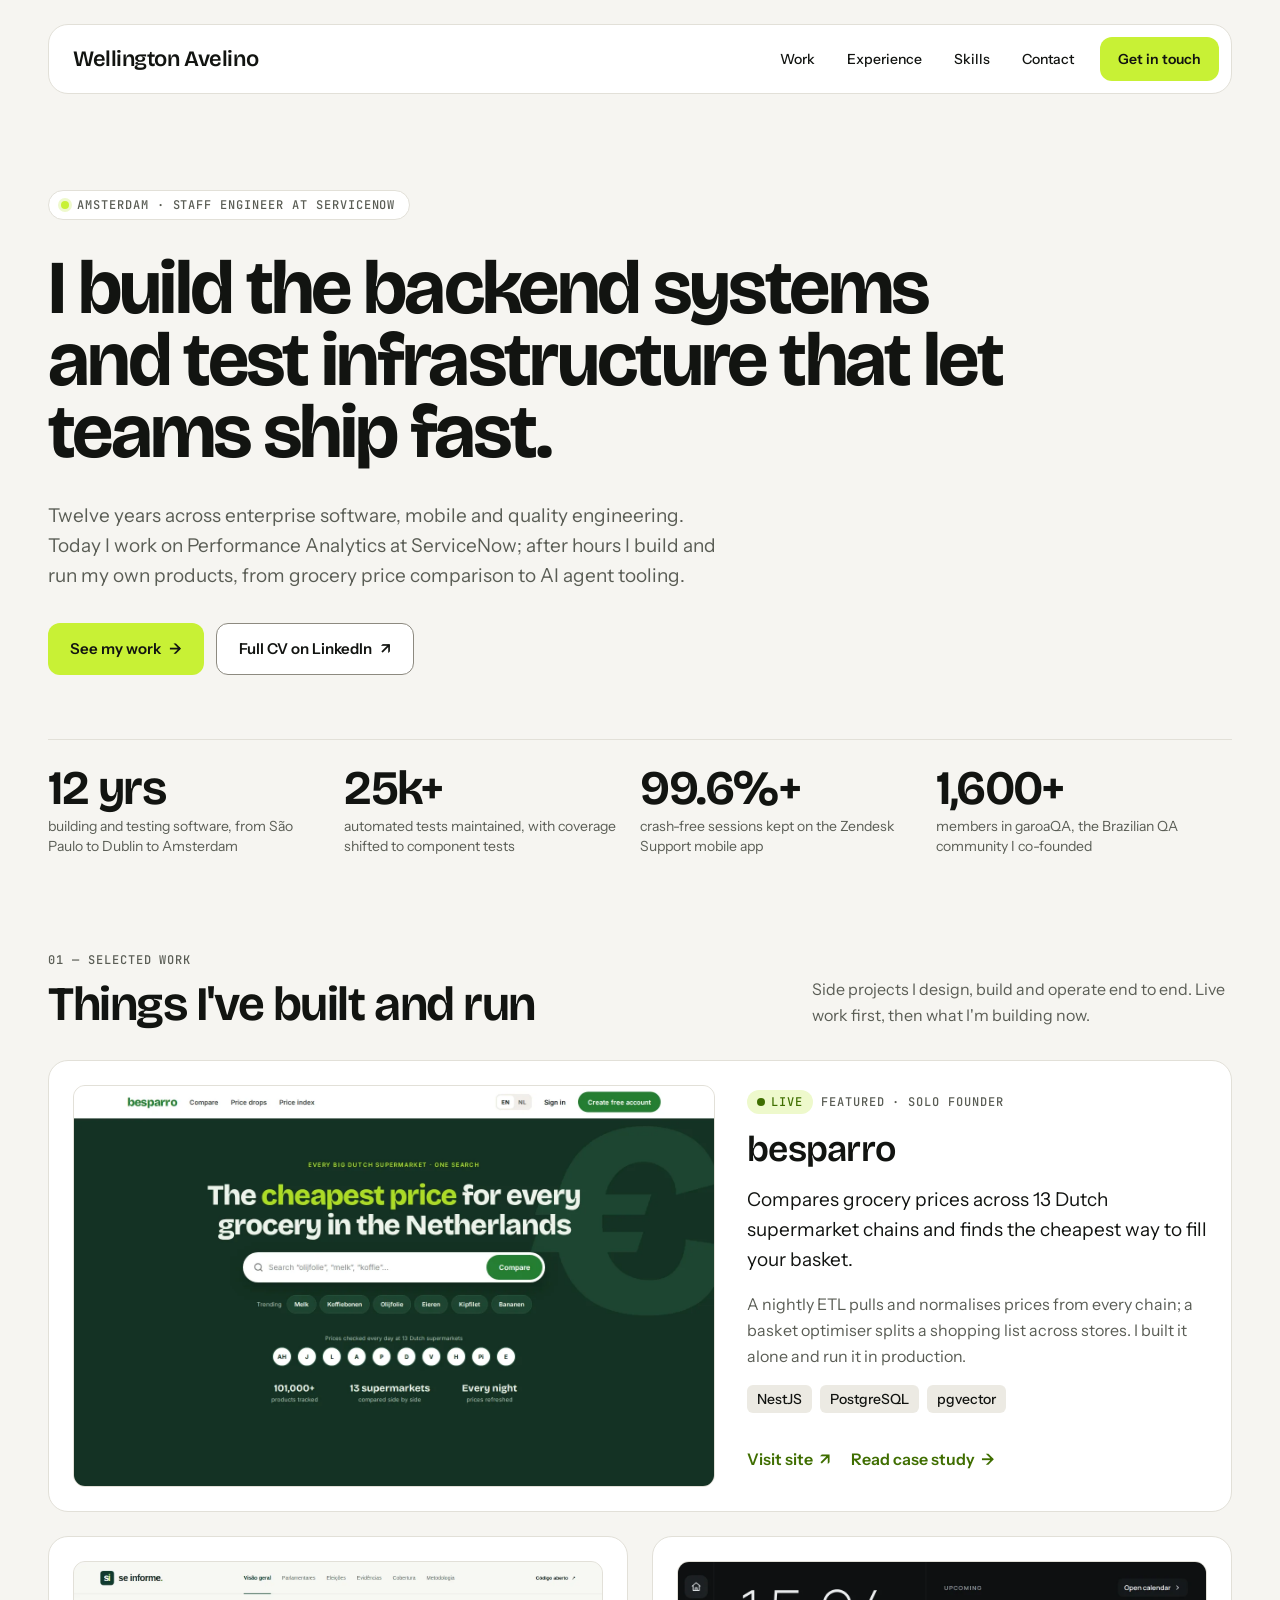
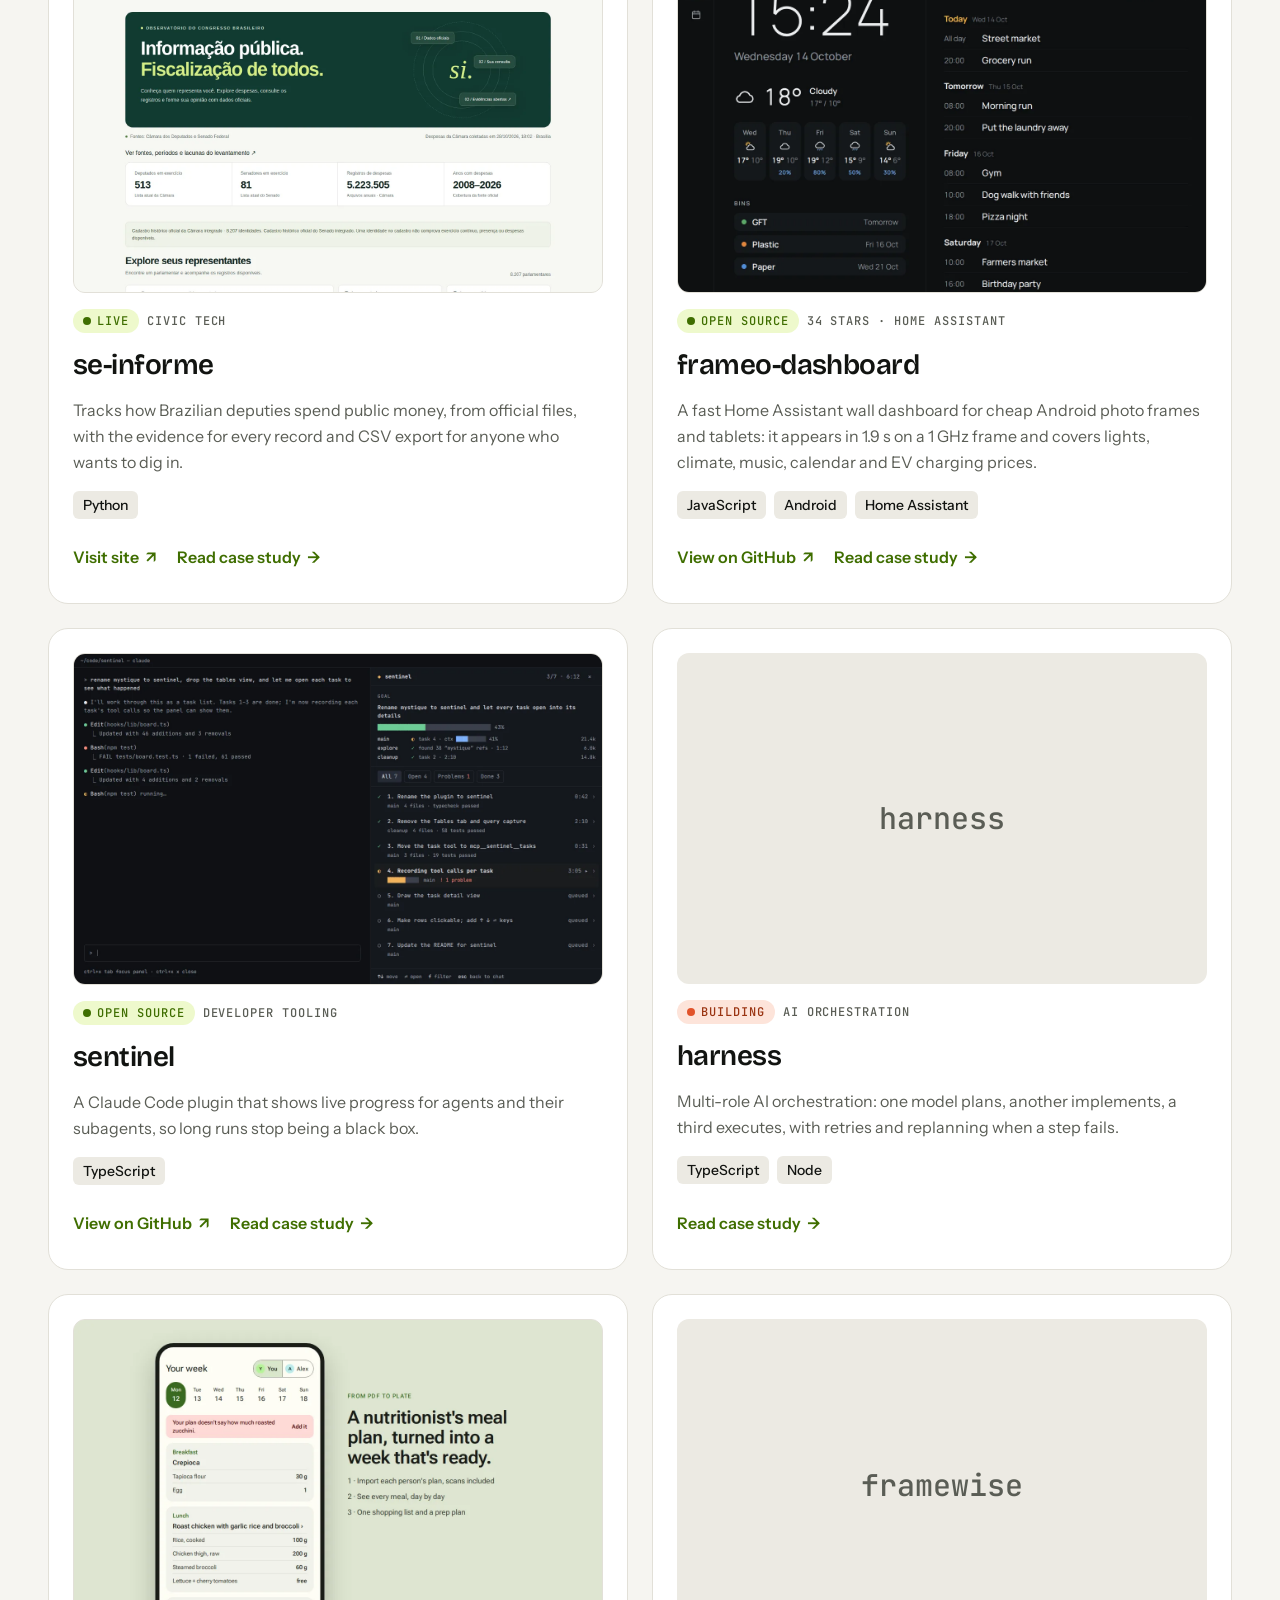
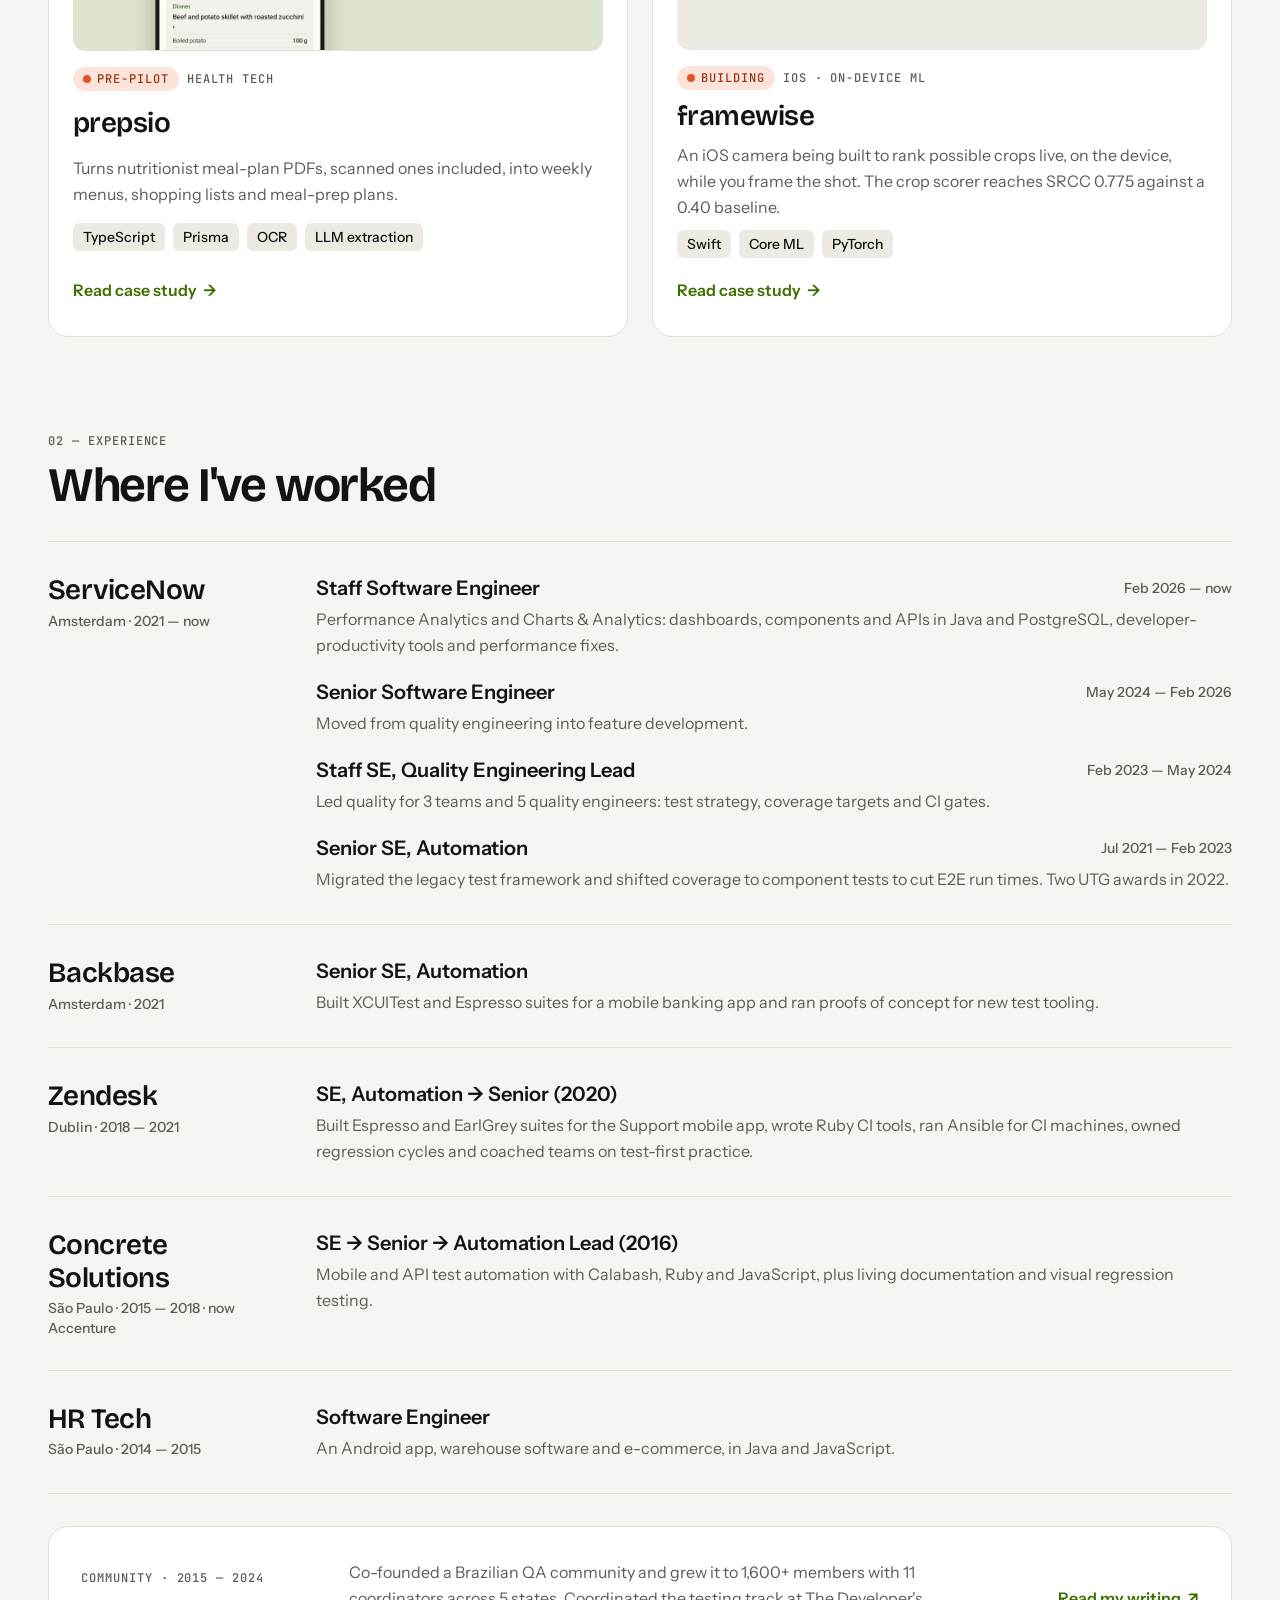
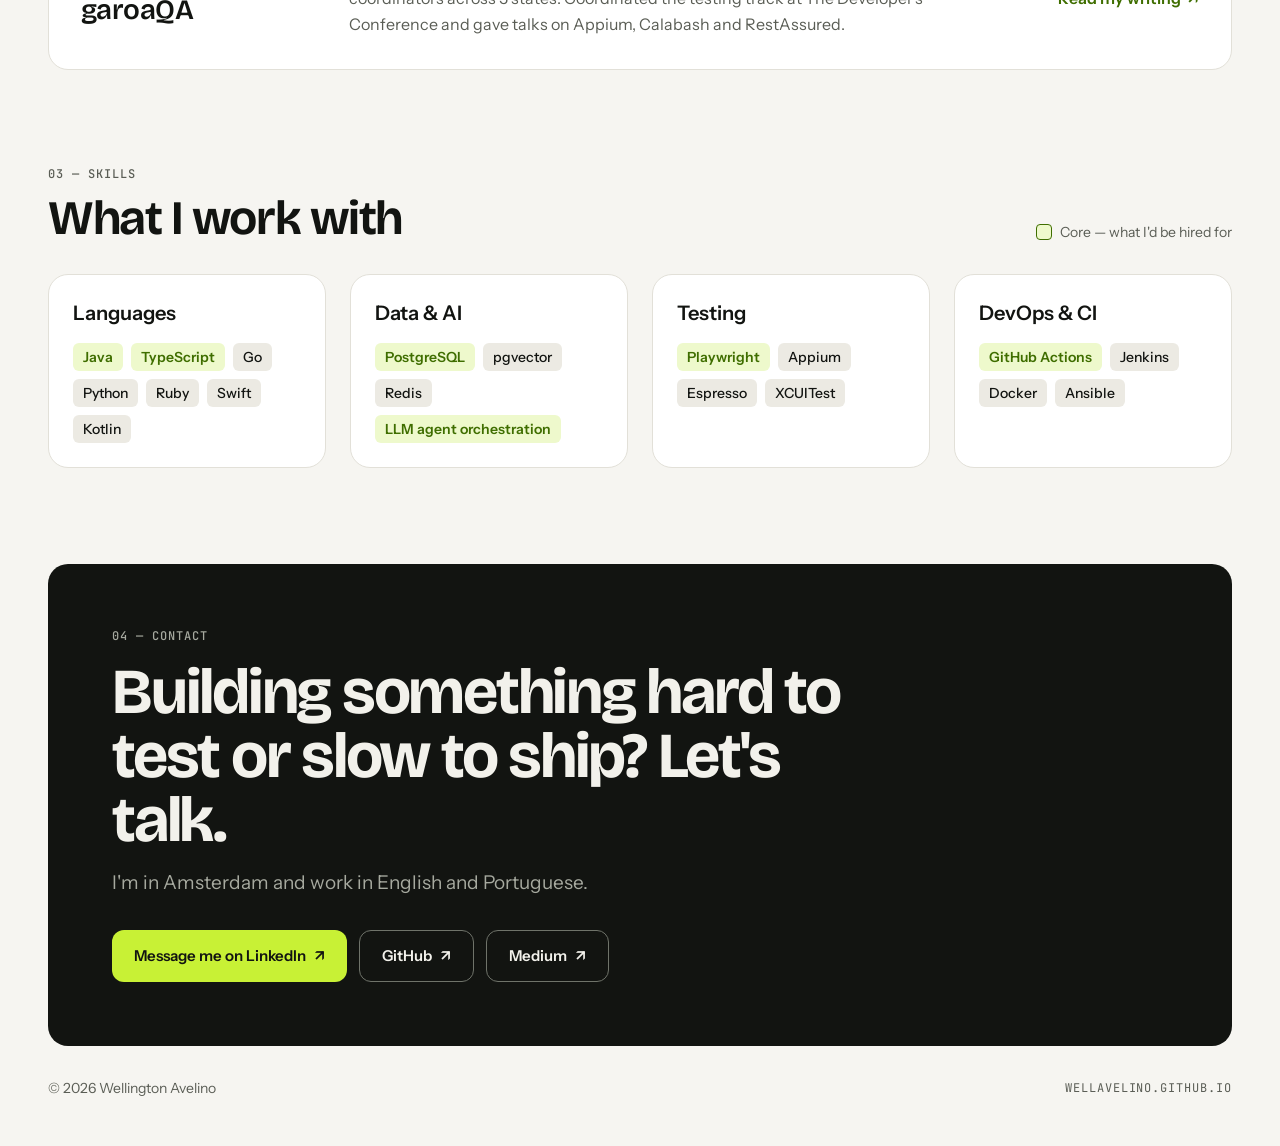
==== index.html @ c333cdd1 "Add a detail page for every project Six new pages under work/ and a "Read case study" link on every " ====
<!doctype html>
<html lang="en">
<head>
<meta charset="utf-8">
<title>Wellington Avelino — Staff Software Engineer</title>
<meta name="viewport" content="width=device-width, initial-scale=1">
<meta name="description" content="Wellington Avelino, Staff Software Engineer at ServiceNow in Amsterdam: backend systems, test and build infrastructure, and products I build and run.">
<meta property="og:title" content="Wellington Avelino — Staff Software Engineer">
<meta property="og:description" content="Wellington Avelino, Staff Software Engineer at ServiceNow in Amsterdam: backend systems, test and build infrastructure, and products I build and run.">
<meta property="og:image" content="https://wellavelino.github.io/assets/work/besparro-share.jpg">
<link rel="preconnect" href="https://fonts.googleapis.com">
<link rel="preconnect" href="https://fonts.gstatic.com" crossorigin>
<link rel="stylesheet" href="https://fonts.googleapis.com/css2?family=Bricolage+Grotesque:opsz,wght@12..96,500..700&amp;family=Instrument+Sans:wght@400;500;600&amp;family=JetBrains+Mono:wght@500&amp;display=swap">
<style>
body{margin:0;background:#f6f5f1}
a{color:#3f6e00}a:hover{color:#121411}
a:focus-visible,button:focus-visible{outline:2px solid #121411;outline-offset:2px}
.card{transition:transform 160ms ease-out, box-shadow 160ms ease-out}
.card:hover,.card:focus-within{transform:translateY(-2px);box-shadow:0 1px 2px rgba(18,20,17,0.06),0 16px 40px rgba(18,20,17,0.10)}
.arrow{display:inline-block;transition:transform 160ms ease-out}
a:hover .arrow{transform:translateX(3px)}
@media (prefers-reduced-motion: reduce){.card,.arrow{transition:none}.card:hover,.card:focus-within{transform:none}}
</style>
</head>
<body>
<div style="background: #f6f5f1; color: #121411; font-family: 'Instrument Sans', system-ui, -apple-system, 'Segoe UI', sans-serif; font-size: 16px; line-height: 26px; min-height: 100vh">

<!-- NAV -->
<div style="max-width: 1200px; margin: 0 auto; padding: 24px clamp(16px, 4vw, 48px) 0">
<nav aria-label="Main" style="display: flex; flex-wrap: wrap; align-items: center; justify-content: space-between; gap: 16px; background: #ffffff; border: 1px solid #e2e0d8; border-radius: 20px; padding: 12px 12px 12px 24px">
<a href="#top" style="font-family: 'Bricolage Grotesque', 'Instrument Sans', sans-serif; font-size: 22px; line-height: 28px; font-weight: 600; letter-spacing: -0.02em; color: #121411; text-decoration: none">Wellington Avelino</a>
<div style="display: flex; flex-wrap: wrap; align-items: center; gap: 4px">
<a href="#work" style="font-size: 14px; line-height: 20px; font-weight: 500; color: #121411; text-decoration: none; padding: 12px 14px; border-radius: 12px">Work</a>
<a href="#experience" style="font-size: 14px; line-height: 20px; font-weight: 500; color: #121411; text-decoration: none; padding: 12px 14px; border-radius: 12px">Experience</a>
<a href="#skills" style="font-size: 14px; line-height: 20px; font-weight: 500; color: #121411; text-decoration: none; padding: 12px 14px; border-radius: 12px">Skills</a>
<a href="#contact" style="font-size: 14px; line-height: 20px; font-weight: 500; color: #121411; text-decoration: none; padding: 12px 14px; border-radius: 12px">Contact</a>
<a href="#contact" style="font-size: 14px; line-height: 20px; font-weight: 600; color: #121411; background: #c8f135; text-decoration: none; padding: 12px 18px; border-radius: 12px; margin-left: 8px">Get in touch</a>
</div>
</nav>
</div>

<!-- HERO -->
<header id="top" style="max-width: 1200px; margin: 0 auto; padding: 96px clamp(16px, 4vw, 48px) 0; display: flex; flex-direction: column; gap: 32px">
<div style="display: inline-flex; align-self: flex-start; align-items: center; gap: 8px; background: #ffffff; border: 1px solid #e2e0d8; border-radius: 999px; padding: 6px 14px 6px 12px">
<span aria-hidden="true" style="width: 8px; height: 8px; border-radius: 999px; background: #c8f135; box-shadow: 0 0 0 3px #eef9cc"></span>
<span style="font-family: 'JetBrains Mono', ui-monospace, monospace; font-size: 12px; line-height: 16px; font-weight: 500; letter-spacing: 0.08em; text-transform: uppercase; color: #5a5d55">Amsterdam · Staff engineer at ServiceNow</span>
</div>
<h1 style="margin: 0; max-width: 980px; font-family: 'Bricolage Grotesque', 'Instrument Sans', sans-serif; font-size: clamp(44px, 7vw, 76px); line-height: 0.95; font-weight: 700; letter-spacing: -0.035em">I build the backend systems and test infrastructure that let teams ship fast.</h1>
<p style="margin: 0; max-width: 680px; font-size: 19px; line-height: 30px; color: #5a5d55">Twelve years across enterprise software, mobile and quality engineering. Today I work on Performance Analytics at ServiceNow; after hours I build and run my own products, from grocery price comparison to AI agent tooling.</p>
<div style="display: flex; flex-wrap: wrap; gap: 12px">
<a href="#work" style="display: inline-flex; align-items: center; gap: 8px; min-height: 48px; box-sizing: border-box; padding: 12px 22px; border-radius: 12px; background: #c8f135; color: #121411; font-size: 15px; font-weight: 600; text-decoration: none">See my work <span class="arrow" aria-hidden="true">→</span></a>
<a href="https://www.linkedin.com/in/wellington-avelino" style="display: inline-flex; align-items: center; gap: 8px; min-height: 48px; box-sizing: border-box; padding: 12px 22px; border-radius: 12px; background: #ffffff; border: 1px solid #8d8a80; color: #121411; font-size: 15px; font-weight: 600; text-decoration: none">Full CV on LinkedIn <span aria-hidden="true">↗</span></a>
</div>

<!-- track record -->
<div style="display: grid; grid-template-columns: repeat(auto-fit, minmax(min(100%, 220px), 1fr)); gap: 0; border-top: 1px solid #e2e0d8; margin-top: 32px">
<div style="padding: 24px 24px 0 0; display: flex; flex-direction: column; gap: 4px">
<span style="font-family: 'Bricolage Grotesque', sans-serif; font-size: 48px; line-height: 1; font-weight: 650; letter-spacing: -0.03em">12 yrs</span>
<span style="font-size: 14px; line-height: 20px; color: #5a5d55">building and testing software, from São Paulo to Dublin to Amsterdam</span>
</div>
<div style="padding: 24px 24px 0 0; display: flex; flex-direction: column; gap: 4px">
<span style="font-family: 'Bricolage Grotesque', sans-serif; font-size: 48px; line-height: 1; font-weight: 650; letter-spacing: -0.03em">25k+</span>
<span style="font-size: 14px; line-height: 20px; color: #5a5d55">automated tests maintained, with coverage shifted to component tests</span>
</div>
<div style="padding: 24px 24px 0 0; display: flex; flex-direction: column; gap: 4px">
<span style="font-family: 'Bricolage Grotesque', sans-serif; font-size: 48px; line-height: 1; font-weight: 650; letter-spacing: -0.03em">99.6%+</span>
<span style="font-size: 14px; line-height: 20px; color: #5a5d55">crash-free sessions kept on the Zendesk Support mobile app</span>
</div>
<div style="padding: 24px 24px 0 0; display: flex; flex-direction: column; gap: 4px">
<span style="font-family: 'Bricolage Grotesque', sans-serif; font-size: 48px; line-height: 1; font-weight: 650; letter-spacing: -0.03em">1,600+</span>
<span style="font-size: 14px; line-height: 20px; color: #5a5d55">members in garoaQA, the Brazilian QA community I co-founded</span>
</div>
</div>
</header>

<!-- SELECTED WORK -->
<section id="work" aria-labelledby="work-h" style="max-width: 1200px; margin: 0 auto; padding: 96px clamp(16px, 4vw, 48px) 0; display: flex; flex-direction: column; gap: 32px">
<div style="display: flex; flex-wrap: wrap; align-items: flex-end; justify-content: space-between; gap: 16px">
<div style="display: flex; flex-direction: column; gap: 12px">
<span style="font-family: 'JetBrains Mono', ui-monospace, monospace; font-size: 12px; line-height: 16px; font-weight: 500; letter-spacing: 0.08em; text-transform: uppercase; color: #5a5d55">01 — Selected work</span>
<h2 id="work-h" style="margin: 0; font-family: 'Bricolage Grotesque', sans-serif; font-size: 48px; line-height: 1; font-weight: 650; letter-spacing: -0.03em">Things I've built and run</h2>
</div>
<p style="margin: 0; max-width: 420px; color: #5a5d55">Side projects I design, build and operate end to end. Live work first, then what I'm building now.</p>
</div>

<div style="display: grid; grid-template-columns: repeat(auto-fit, minmax(min(100%, 440px), 1fr)); gap: 24px">

<!-- FEATURED: besparro -->
<article class="card" style="grid-column: 1 / -1; background: #ffffff; border: 1px solid #e2e0d8; border-radius: 20px; padding: 24px; display: flex; flex-wrap: wrap; gap: 32px">
<div style="flex: 1 1 520px; min-width: 0; aspect-ratio: 16 / 10; background: #eceae3; border-radius: 12px; overflow: hidden; border: 1px solid #e2e0d8;"><img src="assets/work/besparro.webp" alt="besparro landing page: search across 13 Dutch supermarkets" width="1440" height="900" loading="lazy" style="display: block; width: 100%; height: 100%; object-fit: cover; object-position: top left"></div>
<div style="flex: 1 1 340px; min-width: 0; display: flex; flex-direction: column; gap: 16px; justify-content: center">
<div style="display: flex; flex-wrap: wrap; align-items: center; gap: 8px">
<span style="display: inline-flex; align-items: center; gap: 6px; background: #eef9cc; color: #3f6e00; border-radius: 999px; padding: 4px 10px; font-family: 'JetBrains Mono', ui-monospace, monospace; font-size: 12px; line-height: 16px; font-weight: 500; letter-spacing: 0.08em; text-transform: uppercase"><span aria-hidden="true" style="width: 8px; height: 8px; border-radius: 999px; background: #3f6e00"></span>Live</span>
<span style="font-family: 'JetBrains Mono', ui-monospace, monospace; font-size: 12px; line-height: 16px; font-weight: 500; letter-spacing: 0.08em; text-transform: uppercase; color: #5a5d55">Featured · Solo founder</span>
</div>
<h3 style="margin: 0; font-family: 'Bricolage Grotesque', sans-serif; font-size: 36px; line-height: 1.1; font-weight: 600; letter-spacing: -0.02em">besparro</h3>
<p style="margin: 0; font-size: 19px; line-height: 30px">Compares grocery prices across 13 Dutch supermarket chains and finds the cheapest way to fill your basket.</p>
<p style="margin: 0; color: #5a5d55">A nightly ETL pulls and normalises prices from every chain; a basket optimiser splits a shopping list across stores. I built it alone and run it in production.</p>
<div style="display: flex; flex-wrap: wrap; gap: 8px">
<span style="background: #eceae3; border-radius: 6px; padding: 4px 10px; font-size: 14px; line-height: 20px; font-weight: 500">NestJS</span>
<span style="background: #eceae3; border-radius: 6px; padding: 4px 10px; font-size: 14px; line-height: 20px; font-weight: 500">PostgreSQL</span>
<span style="background: #eceae3; border-radius: 6px; padding: 4px 10px; font-size: 14px; line-height: 20px; font-weight: 500">pgvector</span>
</div>
<div style="display: flex; flex-wrap: wrap; gap: 20px; padding-top: 8px">
<a href="https://besparro.com" style="display: inline-flex; align-items: center; gap: 6px; min-height: 44px; font-weight: 600; text-decoration: none">Visit site <span aria-hidden="true">↗</span></a>
<a href="work/besparro.html" style="display: inline-flex; align-items: center; gap: 6px; min-height: 44px; font-weight: 600; text-decoration: none">Read case study <span class="arrow" aria-hidden="true">→</span></a>
</div>
</div>
</article>

<!-- se-informe -->
<article class="card" style="background: #ffffff; border: 1px solid #e2e0d8; border-radius: 20px; padding: 24px; display: flex; flex-direction: column; gap: 16px">
<div style="aspect-ratio: 16 / 10; background: #eceae3; border-radius: 12px; overflow: hidden; border: 1px solid #e2e0d8;"><img src="assets/work/se-informe.webp" alt="se informe home page: public data on the Brazilian Congress, with deputies, senators and expense records" width="1440" height="900" loading="lazy" style="display: block; width: 100%; height: 100%; object-fit: cover; object-position: top left"></div>
<div style="display: flex; flex-wrap: wrap; align-items: center; gap: 8px">
<span style="display: inline-flex; align-items: center; gap: 6px; background: #eef9cc; color: #3f6e00; border-radius: 999px; padding: 4px 10px; font-family: 'JetBrains Mono', ui-monospace, monospace; font-size: 12px; line-height: 16px; font-weight: 500; letter-spacing: 0.08em; text-transform: uppercase"><span aria-hidden="true" style="width: 8px; height: 8px; border-radius: 999px; background: #3f6e00"></span>Live</span>
<span style="font-family: 'JetBrains Mono', ui-monospace, monospace; font-size: 12px; line-height: 16px; font-weight: 500; letter-spacing: 0.08em; text-transform: uppercase; color: #5a5d55">Civic tech</span>
</div>
<h3 style="margin: 0; font-family: 'Bricolage Grotesque', sans-serif; font-size: 28px; line-height: 1.15; font-weight: 600; letter-spacing: -0.02em">se-informe</h3>
<p style="margin: 0; color: #5a5d55">Tracks how Brazilian deputies spend public money, from official files, with the evidence for every record and CSV export for anyone who wants to dig in.</p>
<div style="display: flex; flex-wrap: wrap; gap: 8px">
<span style="background: #eceae3; border-radius: 6px; padding: 4px 10px; font-size: 14px; line-height: 20px; font-weight: 500">Python</span>
</div>
<div style="display: flex; flex-wrap: wrap; gap: 20px; margin-top: auto">
<a href="https://seinformebrasil.org" style="display: inline-flex; align-items: center; gap: 6px; min-height: 44px; font-weight: 600; text-decoration: none">Visit site <span aria-hidden="true">↗</span></a>
<a href="work/se-informe.html" style="display: inline-flex; align-items: center; gap: 6px; min-height: 44px; font-weight: 600; text-decoration: none">Read case study <span class="arrow" aria-hidden="true">→</span></a>
</div>
</article>

<!-- frameo -->
<article class="card" style="background: #ffffff; border: 1px solid #e2e0d8; border-radius: 20px; padding: 24px; display: flex; flex-direction: column; gap: 16px">
<div style="aspect-ratio: 16 / 10; background: #eceae3; border-radius: 12px; overflow: hidden; border: 1px solid #e2e0d8;"><img src="assets/work/frameo.webp" alt="frameo-dashboard home screen: clock, weather, bin days and upcoming events" width="1280" height="800" loading="lazy" style="display: block; width: 100%; height: 100%; object-fit: cover; object-position: top left"></div>
<div style="display: flex; flex-wrap: wrap; align-items: center; gap: 8px">
<span style="display: inline-flex; align-items: center; gap: 6px; background: #eef9cc; color: #3f6e00; border-radius: 999px; padding: 4px 10px; font-family: 'JetBrains Mono', ui-monospace, monospace; font-size: 12px; line-height: 16px; font-weight: 500; letter-spacing: 0.08em; text-transform: uppercase"><span aria-hidden="true" style="width: 8px; height: 8px; border-radius: 999px; background: #3f6e00"></span>Open source</span>
<span style="font-family: 'JetBrains Mono', ui-monospace, monospace; font-size: 12px; line-height: 16px; font-weight: 500; letter-spacing: 0.08em; text-transform: uppercase; color: #5a5d55">34 stars · Home Assistant</span>
</div>
<h3 style="margin: 0; font-family: 'Bricolage Grotesque', sans-serif; font-size: 28px; line-height: 1.15; font-weight: 600; letter-spacing: -0.02em">frameo-dashboard</h3>
<p style="margin: 0; color: #5a5d55">A fast Home Assistant wall dashboard for cheap Android photo frames and tablets: it appears in 1.9 s on a 1 GHz frame and covers lights, climate, music, calendar and EV charging prices.</p>
<div style="display: flex; flex-wrap: wrap; gap: 8px">
<span style="background: #eceae3; border-radius: 6px; padding: 4px 10px; font-size: 14px; line-height: 20px; font-weight: 500">JavaScript</span>
<span style="background: #eceae3; border-radius: 6px; padding: 4px 10px; font-size: 14px; line-height: 20px; font-weight: 500">Android</span>
<span style="background: #eceae3; border-radius: 6px; padding: 4px 10px; font-size: 14px; line-height: 20px; font-weight: 500">Home Assistant</span>
</div>
<div style="display: flex; flex-wrap: wrap; gap: 20px; margin-top: auto">
<a href="https://github.com/wellavelino/frameo-homeassistant-dashboard" style="display: inline-flex; align-items: center; gap: 6px; min-height: 44px; font-weight: 600; text-decoration: none">View on GitHub <span aria-hidden="true">↗</span></a>
<a href="work/frameo.html" style="display: inline-flex; align-items: center; gap: 6px; min-height: 44px; font-weight: 600; text-decoration: none">Read case study <span class="arrow" aria-hidden="true">→</span></a>
</div>
</article>

<!-- sentinel -->
<article class="card" style="background: #ffffff; border: 1px solid #e2e0d8; border-radius: 20px; padding: 24px; display: flex; flex-direction: column; gap: 16px">
<div style="aspect-ratio: 16 / 10; background: #eceae3; border-radius: 12px; overflow: hidden; border: 1px solid #e2e0d8;"><img src="assets/work/sentinel.webp" alt="sentinel progress panel beside a Claude Code session, listing tasks and their status" width="1280" height="800" loading="lazy" style="display: block; width: 100%; height: 100%; object-fit: cover; object-position: top left"></div>
<div style="display: flex; flex-wrap: wrap; align-items: center; gap: 8px">
<span style="display: inline-flex; align-items: center; gap: 6px; background: #eef9cc; color: #3f6e00; border-radius: 999px; padding: 4px 10px; font-family: 'JetBrains Mono', ui-monospace, monospace; font-size: 12px; line-height: 16px; font-weight: 500; letter-spacing: 0.08em; text-transform: uppercase"><span aria-hidden="true" style="width: 8px; height: 8px; border-radius: 999px; background: #3f6e00"></span>Open source</span>
<span style="font-family: 'JetBrains Mono', ui-monospace, monospace; font-size: 12px; line-height: 16px; font-weight: 500; letter-spacing: 0.08em; text-transform: uppercase; color: #5a5d55">Developer tooling</span>
</div>
<h3 style="margin: 0; font-family: 'Bricolage Grotesque', sans-serif; font-size: 28px; line-height: 1.15; font-weight: 600; letter-spacing: -0.02em">sentinel</h3>
<p style="margin: 0; color: #5a5d55">A Claude Code plugin that shows live progress for agents and their subagents, so long runs stop being a black box.</p>
<div style="display: flex; flex-wrap: wrap; gap: 8px">
<span style="background: #eceae3; border-radius: 6px; padding: 4px 10px; font-size: 14px; line-height: 20px; font-weight: 500">TypeScript</span>
</div>
<div style="display: flex; flex-wrap: wrap; gap: 20px; margin-top: auto">
<a href="https://github.com/wellavelino/sentinel" style="display: inline-flex; align-items: center; gap: 6px; min-height: 44px; font-weight: 600; text-decoration: none">View on GitHub <span aria-hidden="true">↗</span></a>
<a href="work/sentinel.html" style="display: inline-flex; align-items: center; gap: 6px; min-height: 44px; font-weight: 600; text-decoration: none">Read case study <span class="arrow" aria-hidden="true">→</span></a>
</div>
</article>

<!-- harness -->
<article class="card" style="background: #ffffff; border: 1px solid #e2e0d8; border-radius: 20px; padding: 24px; display: flex; flex-direction: column; gap: 16px">
<div style="aspect-ratio: 16 / 10; background: #eceae3; border-radius: 12px; display: flex; align-items: center; justify-content: center; font-family: 'JetBrains Mono', ui-monospace, monospace; font-size: clamp(20px, 2.4vw, 30px); font-weight: 500; color: #5a5d55">harness</div>
<div style="display: flex; flex-wrap: wrap; align-items: center; gap: 8px">
<span style="display: inline-flex; align-items: center; gap: 6px; background: #fde4da; color: #9a3412; border-radius: 999px; padding: 4px 10px; font-family: 'JetBrains Mono', ui-monospace, monospace; font-size: 12px; line-height: 16px; font-weight: 500; letter-spacing: 0.08em; text-transform: uppercase"><span aria-hidden="true" style="width: 8px; height: 8px; border-radius: 999px; background: #e2532a"></span>Building</span>
<span style="font-family: 'JetBrains Mono', ui-monospace, monospace; font-size: 12px; line-height: 16px; font-weight: 500; letter-spacing: 0.08em; text-transform: uppercase; color: #5a5d55">AI orchestration</span>
</div>
<h3 style="margin: 0; font-family: 'Bricolage Grotesque', sans-serif; font-size: 28px; line-height: 1.15; font-weight: 600; letter-spacing: -0.02em">harness</h3>
<p style="margin: 0; color: #5a5d55">Multi-role AI orchestration: one model plans, another implements, a third executes, with retries and replanning when a step fails.</p>
<div style="display: flex; flex-wrap: wrap; gap: 8px">
<span style="background: #eceae3; border-radius: 6px; padding: 4px 10px; font-size: 14px; line-height: 20px; font-weight: 500">TypeScript</span>
<span style="background: #eceae3; border-radius: 6px; padding: 4px 10px; font-size: 14px; line-height: 20px; font-weight: 500">Node</span>
</div>
<div style="display: flex; flex-wrap: wrap; gap: 20px; margin-top: auto">
<a href="work/harness.html" style="display: inline-flex; align-items: center; gap: 6px; min-height: 44px; font-weight: 600; text-decoration: none">Read case study <span class="arrow" aria-hidden="true">→</span></a>
</div>
</article>

<!-- prepsio -->
<article class="card" style="background: #ffffff; border: 1px solid #e2e0d8; border-radius: 20px; padding: 24px; display: flex; flex-direction: column; gap: 16px">
<div style="aspect-ratio: 16 / 10; background: #eceae3; border-radius: 12px; overflow: hidden; border: 1px solid #e2e0d8;"><img src="assets/work/prepsio.webp" alt="prepsio week view: a day of meals from a nutritionist plan, with amounts" width="1280" height="800" loading="lazy" style="display: block; width: 100%; height: 100%; object-fit: cover; object-position: top left"></div>
<div style="display: flex; flex-wrap: wrap; align-items: center; gap: 8px">
<span style="display: inline-flex; align-items: center; gap: 6px; background: #fde4da; color: #9a3412; border-radius: 999px; padding: 4px 10px; font-family: 'JetBrains Mono', ui-monospace, monospace; font-size: 12px; line-height: 16px; font-weight: 500; letter-spacing: 0.08em; text-transform: uppercase"><span aria-hidden="true" style="width: 8px; height: 8px; border-radius: 999px; background: #e2532a"></span>Pre-pilot</span>
<span style="font-family: 'JetBrains Mono', ui-monospace, monospace; font-size: 12px; line-height: 16px; font-weight: 500; letter-spacing: 0.08em; text-transform: uppercase; color: #5a5d55">Health tech</span>
</div>
<h3 style="margin: 0; font-family: 'Bricolage Grotesque', sans-serif; font-size: 28px; line-height: 1.15; font-weight: 600; letter-spacing: -0.02em">prepsio</h3>
<p style="margin: 0; color: #5a5d55">Turns nutritionist meal-plan PDFs, scanned ones included, into weekly menus, shopping lists and meal-prep plans.</p>
<div style="display: flex; flex-wrap: wrap; gap: 8px">
<span style="background: #eceae3; border-radius: 6px; padding: 4px 10px; font-size: 14px; line-height: 20px; font-weight: 500">TypeScript</span>
<span style="background: #eceae3; border-radius: 6px; padding: 4px 10px; font-size: 14px; line-height: 20px; font-weight: 500">Prisma</span>
<span style="background: #eceae3; border-radius: 6px; padding: 4px 10px; font-size: 14px; line-height: 20px; font-weight: 500">OCR</span>
<span style="background: #eceae3; border-radius: 6px; padding: 4px 10px; font-size: 14px; line-height: 20px; font-weight: 500">LLM extraction</span>
</div>
<div style="display: flex; flex-wrap: wrap; gap: 20px; margin-top: auto">
<a href="work/prepsio.html" style="display: inline-flex; align-items: center; gap: 6px; min-height: 44px; font-weight: 600; text-decoration: none">Read case study <span class="arrow" aria-hidden="true">→</span></a>
</div>
</article>

<!-- framewise -->
<article class="card" style="background: #ffffff; border: 1px solid #e2e0d8; border-radius: 20px; padding: 24px; display: flex; flex-direction: column; gap: 16px">
<div style="aspect-ratio: 16 / 10; background: #eceae3; border-radius: 12px; display: flex; align-items: center; justify-content: center; font-family: 'JetBrains Mono', ui-monospace, monospace; font-size: clamp(20px, 2.4vw, 30px); font-weight: 500; color: #5a5d55">framewise</div>
<div style="flex: 1 1 auto; min-width: 0; display: flex; flex-direction: column; gap: 10px">
<div style="display: flex; flex-wrap: wrap; align-items: center; gap: 8px">
<span style="display: inline-flex; align-items: center; gap: 6px; background: #fde4da; color: #9a3412; border-radius: 999px; padding: 4px 10px; font-family: 'JetBrains Mono', ui-monospace, monospace; font-size: 12px; line-height: 16px; font-weight: 500; letter-spacing: 0.08em; text-transform: uppercase"><span aria-hidden="true" style="width: 8px; height: 8px; border-radius: 999px; background: #e2532a"></span>Building</span>
<span style="font-family: 'JetBrains Mono', ui-monospace, monospace; font-size: 12px; line-height: 16px; font-weight: 500; letter-spacing: 0.08em; text-transform: uppercase; color: #5a5d55">iOS · On-device ML</span>
</div>
<h3 style="margin: 0; font-family: 'Bricolage Grotesque', sans-serif; font-size: 28px; line-height: 1.15; font-weight: 600; letter-spacing: -0.02em">framewise</h3>
<p style="margin: 0; color: #5a5d55">An iOS camera being built to rank possible crops live, on the device, while you frame the shot. The crop scorer reaches SRCC 0.775 against a 0.40 baseline.</p>
<div style="display: flex; flex-wrap: wrap; gap: 8px">
<span style="background: #eceae3; border-radius: 6px; padding: 4px 10px; font-size: 14px; line-height: 20px; font-weight: 500">Swift</span>
<span style="background: #eceae3; border-radius: 6px; padding: 4px 10px; font-size: 14px; line-height: 20px; font-weight: 500">Core ML</span>
<span style="background: #eceae3; border-radius: 6px; padding: 4px 10px; font-size: 14px; line-height: 20px; font-weight: 500">PyTorch</span>
</div>
<div style="display: flex; flex-wrap: wrap; gap: 20px; margin-top: auto">
<a href="work/framewise.html" style="display: inline-flex; align-items: center; gap: 6px; min-height: 44px; font-weight: 600; text-decoration: none">Read case study <span class="arrow" aria-hidden="true">→</span></a>
</div>
</div>
</article>

</div>
</section>

<!-- EXPERIENCE -->
<section id="experience" aria-labelledby="exp-h" style="max-width: 1200px; margin: 0 auto; padding: 96px clamp(16px, 4vw, 48px) 0; display: flex; flex-direction: column; gap: 32px">
<div style="display: flex; flex-direction: column; gap: 12px">
<span style="font-family: 'JetBrains Mono', ui-monospace, monospace; font-size: 12px; line-height: 16px; font-weight: 500; letter-spacing: 0.08em; text-transform: uppercase; color: #5a5d55">02 — Experience</span>
<h2 id="exp-h" style="margin: 0; font-family: 'Bricolage Grotesque', sans-serif; font-size: 48px; line-height: 1; font-weight: 650; letter-spacing: -0.03em">Where I've worked</h2>
</div>

<div style="display: flex; flex-direction: column; border-top: 1px solid #e2e0d8">

<!-- ServiceNow -->
<div style="display: flex; flex-wrap: wrap; gap: 16px 48px; padding: 32px 0; border-bottom: 1px solid #e2e0d8">
<div style="flex: 0 0 220px; display: flex; flex-direction: column; gap: 4px">
<span style="font-family: 'Bricolage Grotesque', sans-serif; font-size: 28px; line-height: 1.15; font-weight: 600; letter-spacing: -0.02em">ServiceNow</span>
<span style="font-size: 14px; line-height: 20px; font-weight: 500; color: #5a5d55">Amsterdam · 2021 — now</span>
</div>
<div style="flex: 1 1 520px; min-width: 0; display: flex; flex-direction: column; gap: 20px">
<div style="display: flex; flex-direction: column; gap: 4px">
<div style="display: flex; flex-wrap: wrap; justify-content: space-between; gap: 4px 16px"><span style="font-size: 20px; line-height: 28px; font-weight: 600">Staff Software Engineer</span><span style="font-size: 14px; line-height: 28px; font-weight: 500; color: #5a5d55">Feb 2026 — now</span></div>
<p style="margin: 0; color: #5a5d55">Performance Analytics and Charts &amp; Analytics: dashboards, components and APIs in Java and PostgreSQL, developer-productivity tools and performance fixes.</p>
</div>
<div style="display: flex; flex-direction: column; gap: 4px">
<div style="display: flex; flex-wrap: wrap; justify-content: space-between; gap: 4px 16px"><span style="font-size: 20px; line-height: 28px; font-weight: 600">Senior Software Engineer</span><span style="font-size: 14px; line-height: 28px; font-weight: 500; color: #5a5d55">May 2024 — Feb 2026</span></div>
<p style="margin: 0; color: #5a5d55">Moved from quality engineering into feature development.</p>
</div>
<div style="display: flex; flex-direction: column; gap: 4px">
<div style="display: flex; flex-wrap: wrap; justify-content: space-between; gap: 4px 16px"><span style="font-size: 20px; line-height: 28px; font-weight: 600">Staff SE, Quality Engineering Lead</span><span style="font-size: 14px; line-height: 28px; font-weight: 500; color: #5a5d55">Feb 2023 — May 2024</span></div>
<p style="margin: 0; color: #5a5d55">Led quality for 3 teams and 5 quality engineers: test strategy, coverage targets and CI gates.</p>
</div>
<div style="display: flex; flex-direction: column; gap: 4px">
<div style="display: flex; flex-wrap: wrap; justify-content: space-between; gap: 4px 16px"><span style="font-size: 20px; line-height: 28px; font-weight: 600">Senior SE, Automation</span><span style="font-size: 14px; line-height: 28px; font-weight: 500; color: #5a5d55">Jul 2021 — Feb 2023</span></div>
<p style="margin: 0; color: #5a5d55">Migrated the legacy test framework and shifted coverage to component tests to cut E2E run times. Two UTG awards in 2022.</p>
</div>
</div>
</div>

<!-- Backbase -->
<div style="display: flex; flex-wrap: wrap; gap: 16px 48px; padding: 32px 0; border-bottom: 1px solid #e2e0d8">
<div style="flex: 0 0 220px; display: flex; flex-direction: column; gap: 4px">
<span style="font-family: 'Bricolage Grotesque', sans-serif; font-size: 28px; line-height: 1.15; font-weight: 600; letter-spacing: -0.02em">Backbase</span>
<span style="font-size: 14px; line-height: 20px; font-weight: 500; color: #5a5d55">Amsterdam · 2021</span>
</div>
<div style="flex: 1 1 520px; min-width: 0; display: flex; flex-direction: column; gap: 4px">
<span style="font-size: 20px; line-height: 28px; font-weight: 600">Senior SE, Automation</span>
<p style="margin: 0; color: #5a5d55">Built XCUITest and Espresso suites for a mobile banking app and ran proofs of concept for new test tooling.</p>
</div>
</div>

<!-- Zendesk -->
<div style="display: flex; flex-wrap: wrap; gap: 16px 48px; padding: 32px 0; border-bottom: 1px solid #e2e0d8">
<div style="flex: 0 0 220px; display: flex; flex-direction: column; gap: 4px">
<span style="font-family: 'Bricolage Grotesque', sans-serif; font-size: 28px; line-height: 1.15; font-weight: 600; letter-spacing: -0.02em">Zendesk</span>
<span style="font-size: 14px; line-height: 20px; font-weight: 500; color: #5a5d55">Dublin · 2018 — 2021</span>
</div>
<div style="flex: 1 1 520px; min-width: 0; display: flex; flex-direction: column; gap: 4px">
<span style="font-size: 20px; line-height: 28px; font-weight: 600">SE, Automation → Senior (2020)</span>
<p style="margin: 0; color: #5a5d55">Built Espresso and EarlGrey suites for the Support mobile app, wrote Ruby CI tools, ran Ansible for CI machines, owned regression cycles and coached teams on test-first practice.</p>
</div>
</div>

<!-- Concrete -->
<div style="display: flex; flex-wrap: wrap; gap: 16px 48px; padding: 32px 0; border-bottom: 1px solid #e2e0d8">
<div style="flex: 0 0 220px; display: flex; flex-direction: column; gap: 4px">
<span style="font-family: 'Bricolage Grotesque', sans-serif; font-size: 28px; line-height: 1.15; font-weight: 600; letter-spacing: -0.02em">Concrete Solutions</span>
<span style="font-size: 14px; line-height: 20px; font-weight: 500; color: #5a5d55">São Paulo · 2015 — 2018 · now Accenture</span>
</div>
<div style="flex: 1 1 520px; min-width: 0; display: flex; flex-direction: column; gap: 4px">
<span style="font-size: 20px; line-height: 28px; font-weight: 600">SE → Senior → Automation Lead (2016)</span>
<p style="margin: 0; color: #5a5d55">Mobile and API test automation with Calabash, Ruby and JavaScript, plus living documentation and visual regression testing.</p>
</div>
</div>

<!-- HR Tech -->
<div style="display: flex; flex-wrap: wrap; gap: 16px 48px; padding: 32px 0; border-bottom: 1px solid #e2e0d8">
<div style="flex: 0 0 220px; display: flex; flex-direction: column; gap: 4px">
<span style="font-family: 'Bricolage Grotesque', sans-serif; font-size: 28px; line-height: 1.15; font-weight: 600; letter-spacing: -0.02em">HR Tech</span>
<span style="font-size: 14px; line-height: 20px; font-weight: 500; color: #5a5d55">São Paulo · 2014 — 2015</span>
</div>
<div style="flex: 1 1 520px; min-width: 0; display: flex; flex-direction: column; gap: 4px">
<span style="font-size: 20px; line-height: 28px; font-weight: 600">Software Engineer</span>
<p style="margin: 0; color: #5a5d55">An Android app, warehouse software and e-commerce, in Java and JavaScript.</p>
</div>
</div>

</div>

<!-- Community -->
<div style="background: #ffffff; border: 1px solid #e2e0d8; border-radius: 20px; padding: 32px; display: flex; flex-wrap: wrap; gap: 24px 48px; align-items: center">
<div style="flex: 0 0 220px; display: flex; flex-direction: column; gap: 8px">
<span style="font-family: 'JetBrains Mono', ui-monospace, monospace; font-size: 12px; line-height: 16px; font-weight: 500; letter-spacing: 0.08em; text-transform: uppercase; color: #5a5d55">Community · 2015 — 2024</span>
<span style="font-family: 'Bricolage Grotesque', sans-serif; font-size: 28px; line-height: 1.15; font-weight: 600; letter-spacing: -0.02em">garoaQA</span>
</div>
<p style="flex: 1 1 480px; min-width: 0; margin: 0; color: #5a5d55">Co-founded a Brazilian QA community and grew it to 1,600+ members with 11 coordinators across 5 states. Coordinated the testing track at The Developer's Conference and gave talks on Appium, Calabash and RestAssured.</p>
<a href="https://medium.com/assertqualityassurance" style="display: inline-flex; align-items: center; gap: 6px; min-height: 44px; font-weight: 600; text-decoration: none">Read my writing <span aria-hidden="true">↗</span></a>
</div>
</section>

<!-- SKILLS -->
<section id="skills" aria-labelledby="skills-h" style="max-width: 1200px; margin: 0 auto; padding: 96px clamp(16px, 4vw, 48px) 0; display: flex; flex-direction: column; gap: 32px">
<div style="display: flex; flex-wrap: wrap; align-items: flex-end; justify-content: space-between; gap: 16px">
<div style="display: flex; flex-direction: column; gap: 12px">
<span style="font-family: 'JetBrains Mono', ui-monospace, monospace; font-size: 12px; line-height: 16px; font-weight: 500; letter-spacing: 0.08em; text-transform: uppercase; color: #5a5d55">03 — Skills</span>
<h2 id="skills-h" style="margin: 0; font-family: 'Bricolage Grotesque', sans-serif; font-size: 48px; line-height: 1; font-weight: 650; letter-spacing: -0.03em">What I work with</h2>
</div>
<span style="display: inline-flex; align-items: center; gap: 8px; font-size: 14px; line-height: 20px; color: #5a5d55"><span aria-hidden="true" style="width: 14px; height: 14px; border-radius: 4px; background: #eef9cc; border: 1px solid #3f6e00"></span>Core — what I'd be hired for</span>
</div>
<div style="display: grid; grid-template-columns: repeat(auto-fit, minmax(min(100%, 260px), 1fr)); gap: 24px">
<div style="background: #ffffff; border: 1px solid #e2e0d8; border-radius: 20px; padding: 24px; display: flex; flex-direction: column; gap: 16px">
<span style="font-size: 20px; line-height: 28px; font-weight: 600">Languages</span>
<div style="display: flex; flex-wrap: wrap; gap: 8px">
<span style="background: #eef9cc; color: #3f6e00; border-radius: 6px; padding: 4px 10px; font-size: 14px; line-height: 20px; font-weight: 600">Java</span>
<span style="background: #eef9cc; color: #3f6e00; border-radius: 6px; padding: 4px 10px; font-size: 14px; line-height: 20px; font-weight: 600">TypeScript</span>
<span style="background: #eceae3; border-radius: 6px; padding: 4px 10px; font-size: 14px; line-height: 20px; font-weight: 500">Go</span>
<span style="background: #eceae3; border-radius: 6px; padding: 4px 10px; font-size: 14px; line-height: 20px; font-weight: 500">Python</span>
<span style="background: #eceae3; border-radius: 6px; padding: 4px 10px; font-size: 14px; line-height: 20px; font-weight: 500">Ruby</span>
<span style="background: #eceae3; border-radius: 6px; padding: 4px 10px; font-size: 14px; line-height: 20px; font-weight: 500">Swift</span>
<span style="background: #eceae3; border-radius: 6px; padding: 4px 10px; font-size: 14px; line-height: 20px; font-weight: 500">Kotlin</span>
</div>
</div>
<div style="background: #ffffff; border: 1px solid #e2e0d8; border-radius: 20px; padding: 24px; display: flex; flex-direction: column; gap: 16px">
<span style="font-size: 20px; line-height: 28px; font-weight: 600">Data &amp; AI</span>
<div style="display: flex; flex-wrap: wrap; gap: 8px">
<span style="background: #eef9cc; color: #3f6e00; border-radius: 6px; padding: 4px 10px; font-size: 14px; line-height: 20px; font-weight: 600">PostgreSQL</span>
<span style="background: #eceae3; border-radius: 6px; padding: 4px 10px; font-size: 14px; line-height: 20px; font-weight: 500">pgvector</span>
<span style="background: #eceae3; border-radius: 6px; padding: 4px 10px; font-size: 14px; line-height: 20px; font-weight: 500">Redis</span>
<span style="background: #eef9cc; color: #3f6e00; border-radius: 6px; padding: 4px 10px; font-size: 14px; line-height: 20px; font-weight: 600">LLM agent orchestration</span>
</div>
</div>
<div style="background: #ffffff; border: 1px solid #e2e0d8; border-radius: 20px; padding: 24px; display: flex; flex-direction: column; gap: 16px">
<span style="font-size: 20px; line-height: 28px; font-weight: 600">Testing</span>
<div style="display: flex; flex-wrap: wrap; gap: 8px">
<span style="background: #eef9cc; color: #3f6e00; border-radius: 6px; padding: 4px 10px; font-size: 14px; line-height: 20px; font-weight: 600">Playwright</span>
<span style="background: #eceae3; border-radius: 6px; padding: 4px 10px; font-size: 14px; line-height: 20px; font-weight: 500">Appium</span>
<span style="background: #eceae3; border-radius: 6px; padding: 4px 10px; font-size: 14px; line-height: 20px; font-weight: 500">Espresso</span>
<span style="background: #eceae3; border-radius: 6px; padding: 4px 10px; font-size: 14px; line-height: 20px; font-weight: 500">XCUITest</span>
</div>
</div>
<div style="background: #ffffff; border: 1px solid #e2e0d8; border-radius: 20px; padding: 24px; display: flex; flex-direction: column; gap: 16px">
<span style="font-size: 20px; line-height: 28px; font-weight: 600">DevOps &amp; CI</span>
<div style="display: flex; flex-wrap: wrap; gap: 8px">
<span style="background: #eef9cc; color: #3f6e00; border-radius: 6px; padding: 4px 10px; font-size: 14px; line-height: 20px; font-weight: 600">GitHub Actions</span>
<span style="background: #eceae3; border-radius: 6px; padding: 4px 10px; font-size: 14px; line-height: 20px; font-weight: 500">Jenkins</span>
<span style="background: #eceae3; border-radius: 6px; padding: 4px 10px; font-size: 14px; line-height: 20px; font-weight: 500">Docker</span>
<span style="background: #eceae3; border-radius: 6px; padding: 4px 10px; font-size: 14px; line-height: 20px; font-weight: 500">Ansible</span>
</div>
</div>
</div>
</section>

<!-- CONTACT -->
<section id="contact" aria-labelledby="contact-h" style="max-width: 1200px; margin: 0 auto; padding: 96px clamp(16px, 4vw, 48px) 48px">
<div style="background: #121411; color: #f2f1eb; border-radius: 20px; padding: clamp(32px, 5vw, 64px); display: flex; flex-direction: column; gap: 32px">
<div style="display: flex; flex-direction: column; gap: 16px">
<span style="font-family: 'JetBrains Mono', ui-monospace, monospace; font-size: 12px; line-height: 16px; font-weight: 500; letter-spacing: 0.08em; text-transform: uppercase; color: #a6a99f">04 — Contact</span>
<h2 id="contact-h" style="margin: 0; max-width: 760px; font-family: 'Bricolage Grotesque', sans-serif; font-size: clamp(40px, 5.5vw, 64px); line-height: 1; font-weight: 700; letter-spacing: -0.035em">Building something hard to test or slow to ship? Let's talk.</h2>
<p style="margin: 0; max-width: 560px; font-size: 19px; line-height: 30px; color: #a6a99f">I'm in Amsterdam and work in English and Portuguese.</p>
</div>
<div style="display: flex; flex-wrap: wrap; gap: 12px">
<a href="https://www.linkedin.com/in/wellington-avelino" style="display: inline-flex; align-items: center; gap: 8px; min-height: 48px; box-sizing: border-box; padding: 12px 22px; border-radius: 12px; background: #c8f135; color: #121411; font-size: 15px; font-weight: 600; text-decoration: none">Message me on LinkedIn <span aria-hidden="true">↗</span></a>
<a href="https://github.com/wellavelino" style="display: inline-flex; align-items: center; gap: 8px; min-height: 48px; box-sizing: border-box; padding: 12px 22px; border-radius: 12px; border: 1px solid #6f736a; color: #f2f1eb; font-size: 15px; font-weight: 600; text-decoration: none">GitHub <span aria-hidden="true">↗</span></a>
<a href="https://medium.com/assertqualityassurance" style="display: inline-flex; align-items: center; gap: 8px; min-height: 48px; box-sizing: border-box; padding: 12px 22px; border-radius: 12px; border: 1px solid #6f736a; color: #f2f1eb; font-size: 15px; font-weight: 600; text-decoration: none">Medium <span aria-hidden="true">↗</span></a>
</div>
</div>
<footer style="display: flex; flex-wrap: wrap; justify-content: space-between; gap: 8px; padding-top: 32px; font-size: 14px; line-height: 20px; color: #5a5d55">
<span>© 2026 Wellington Avelino</span>
<span style="font-family: 'JetBrains Mono', ui-monospace, monospace; font-size: 12px; letter-spacing: 0.08em; text-transform: uppercase">wellavelino.github.io</span>
</footer>
</section>

</div>
</body>
</html>
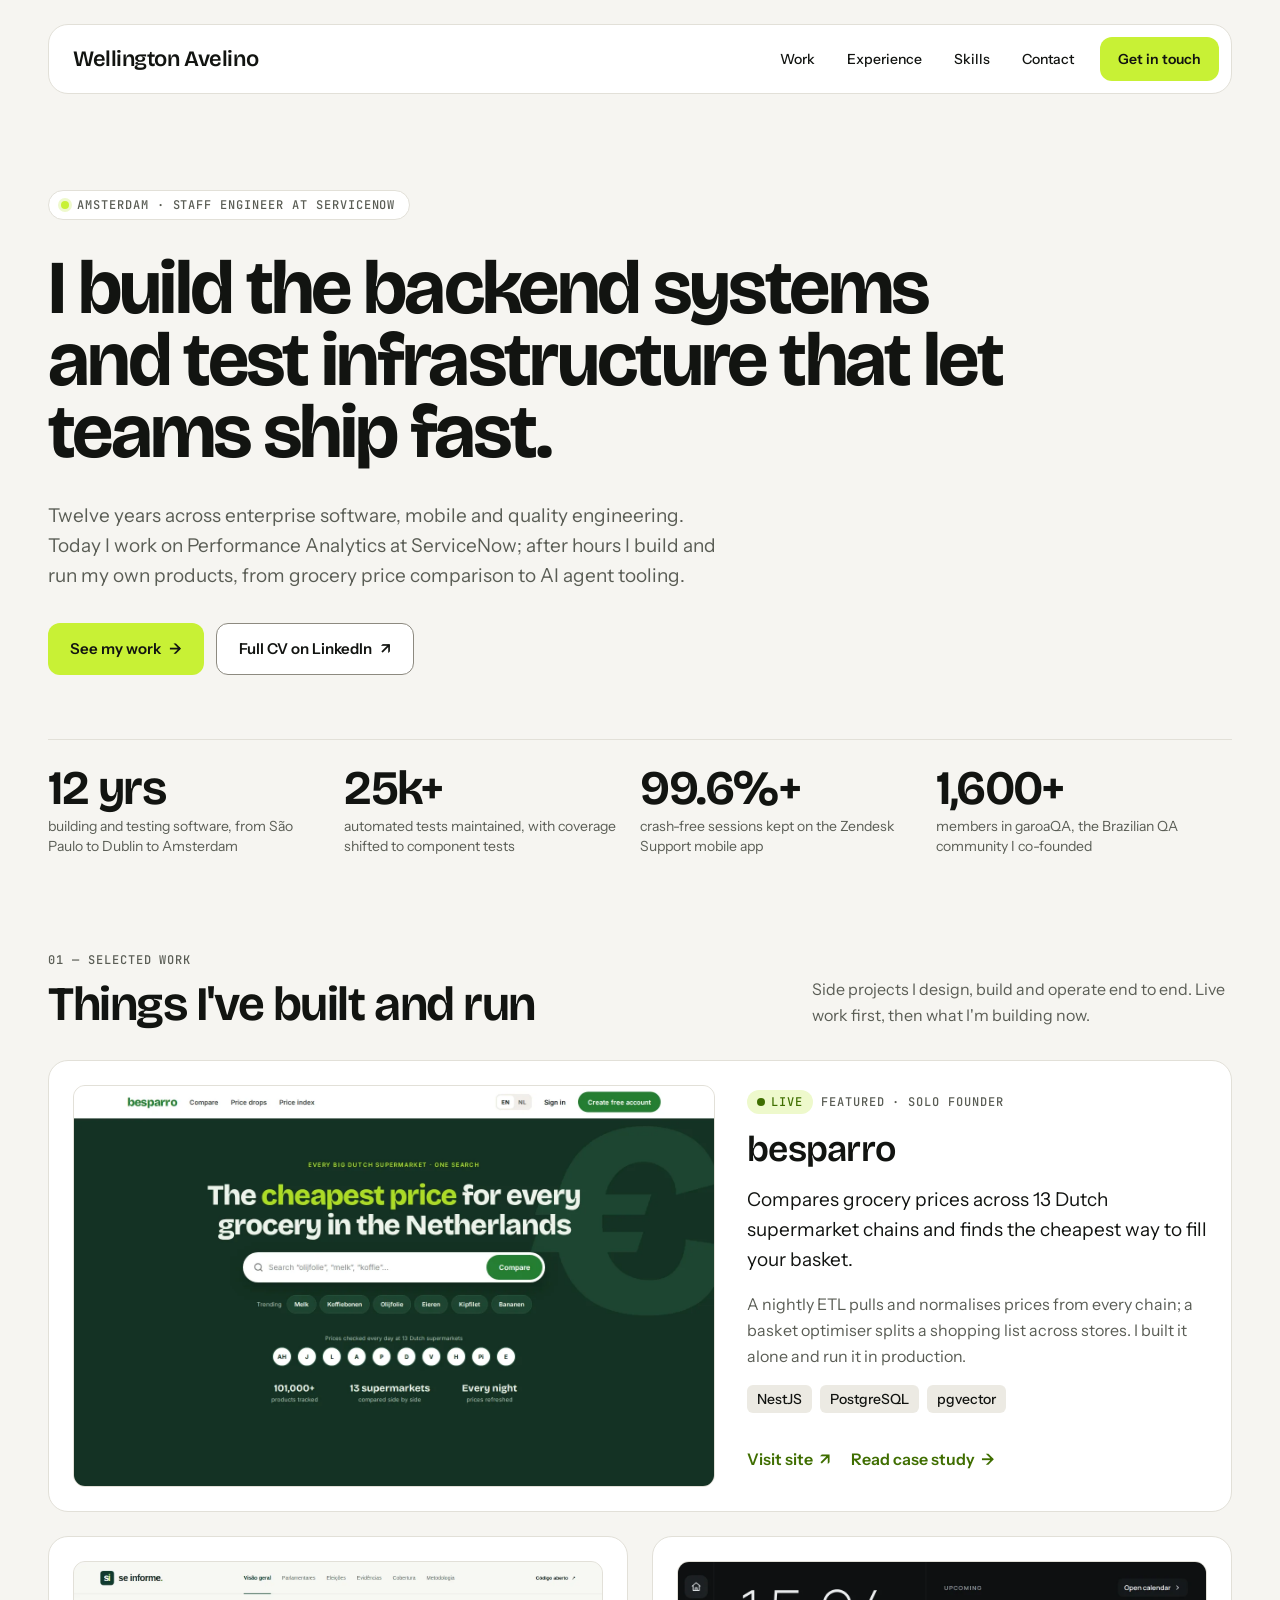
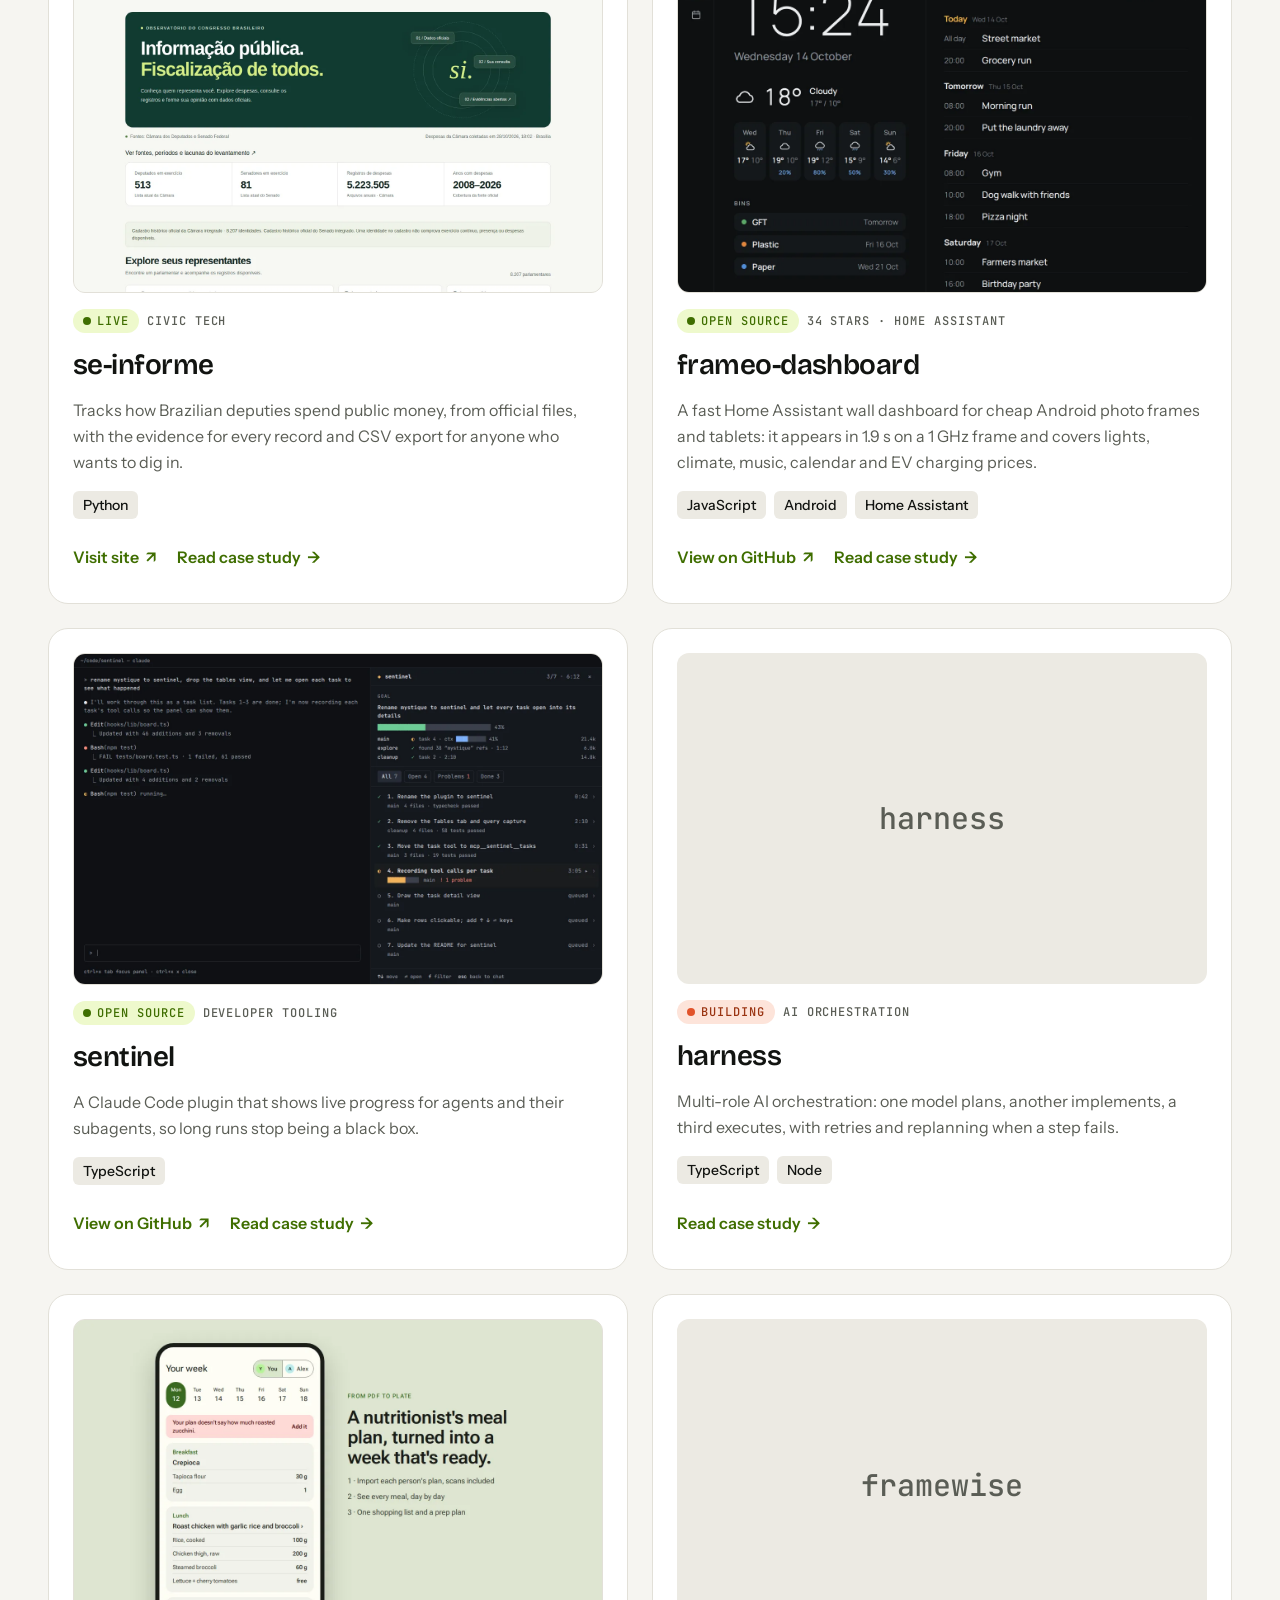
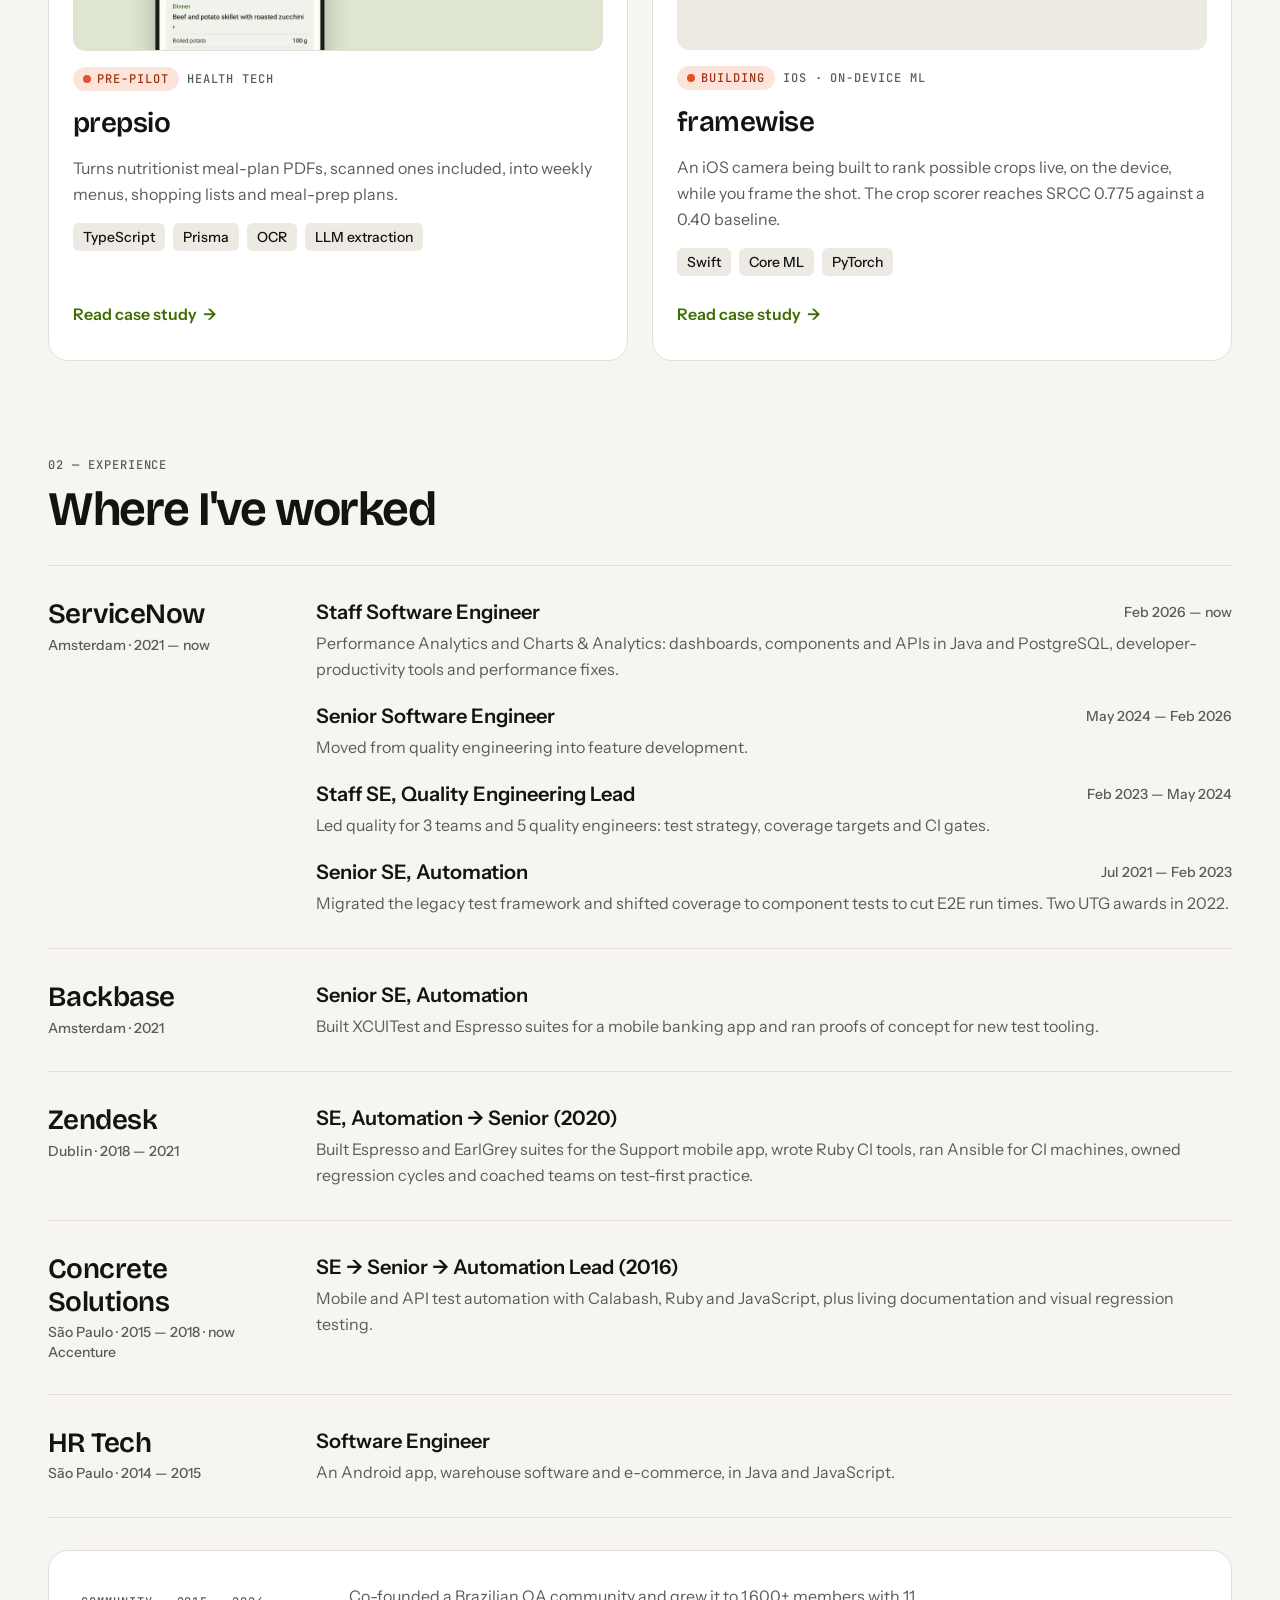
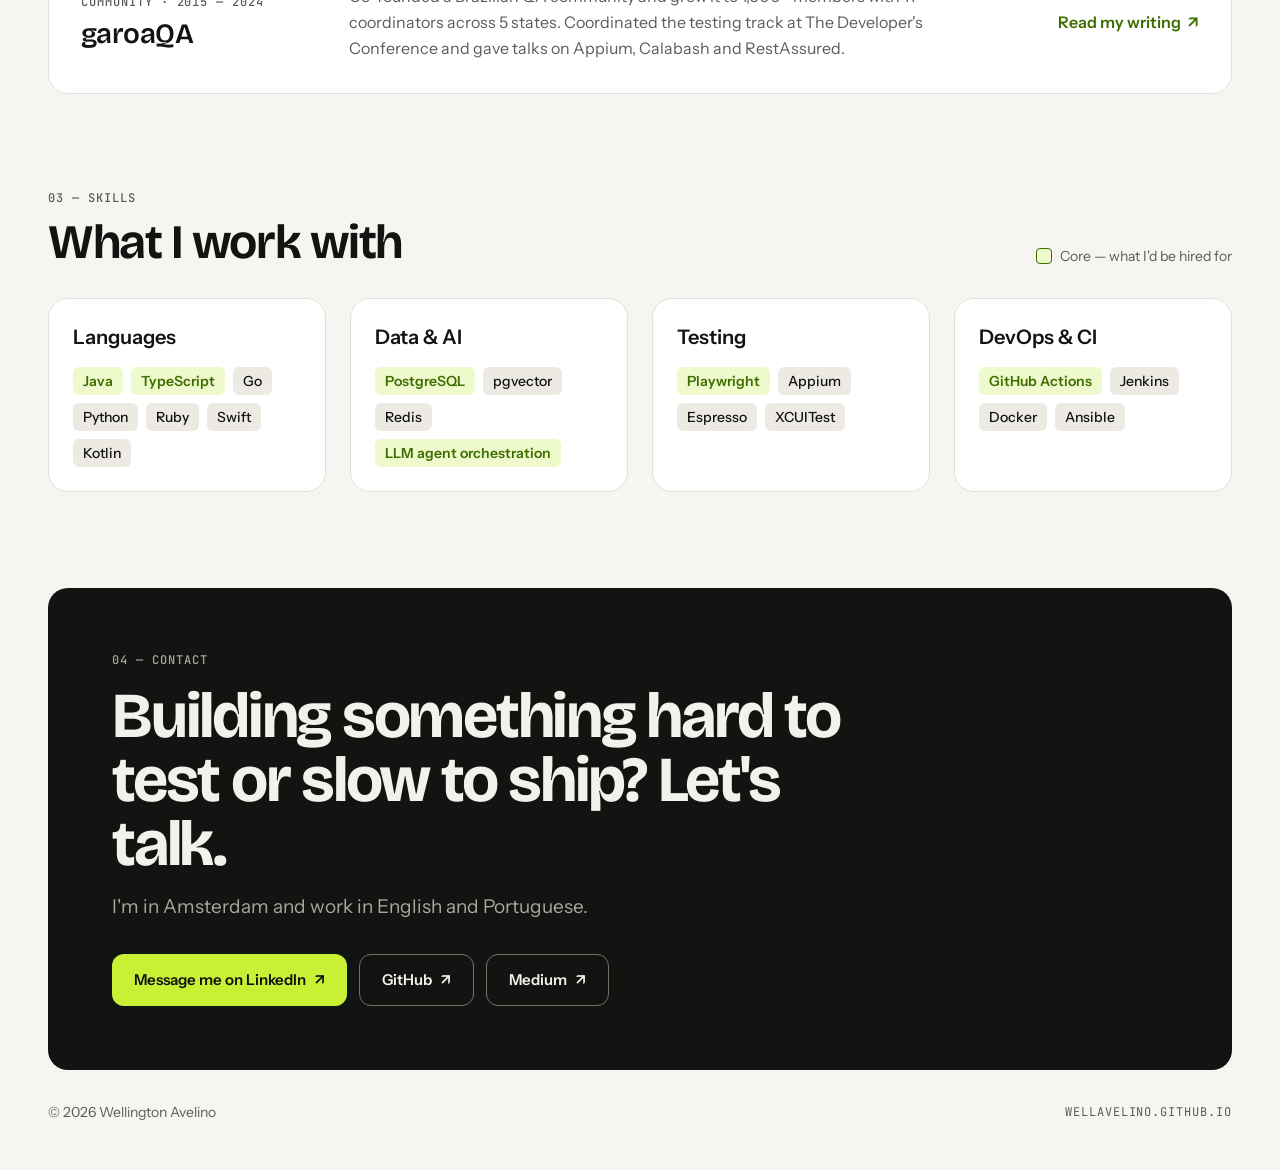
==== commit 70636f28: "Fix findings from review of the project pages - framewise: the app exists on main, so drop "not star" ====
--- a/index.html
+++ b/index.html
@@ -205,7 +205,6 @@
 <!-- framewise -->
 <article class="card" style="background: #ffffff; border: 1px solid #e2e0d8; border-radius: 20px; padding: 24px; display: flex; flex-direction: column; gap: 16px">
 <div style="aspect-ratio: 16 / 10; background: #eceae3; border-radius: 12px; display: flex; align-items: center; justify-content: center; font-family: 'JetBrains Mono', ui-monospace, monospace; font-size: clamp(20px, 2.4vw, 30px); font-weight: 500; color: #5a5d55">framewise</div>
-<div style="flex: 1 1 auto; min-width: 0; display: flex; flex-direction: column; gap: 10px">
 <div style="display: flex; flex-wrap: wrap; align-items: center; gap: 8px">
 <span style="display: inline-flex; align-items: center; gap: 6px; background: #fde4da; color: #9a3412; border-radius: 999px; padding: 4px 10px; font-family: 'JetBrains Mono', ui-monospace, monospace; font-size: 12px; line-height: 16px; font-weight: 500; letter-spacing: 0.08em; text-transform: uppercase"><span aria-hidden="true" style="width: 8px; height: 8px; border-radius: 999px; background: #e2532a"></span>Building</span>
 <span style="font-family: 'JetBrains Mono', ui-monospace, monospace; font-size: 12px; line-height: 16px; font-weight: 500; letter-spacing: 0.08em; text-transform: uppercase; color: #5a5d55">iOS · On-device ML</span>
@@ -219,7 +218,6 @@
 </div>
 <div style="display: flex; flex-wrap: wrap; gap: 20px; margin-top: auto">
 <a href="work/framewise.html" style="display: inline-flex; align-items: center; gap: 6px; min-height: 44px; font-weight: 600; text-decoration: none">Read case study <span class="arrow" aria-hidden="true">→</span></a>
-</div>
 </div>
 </article>
 
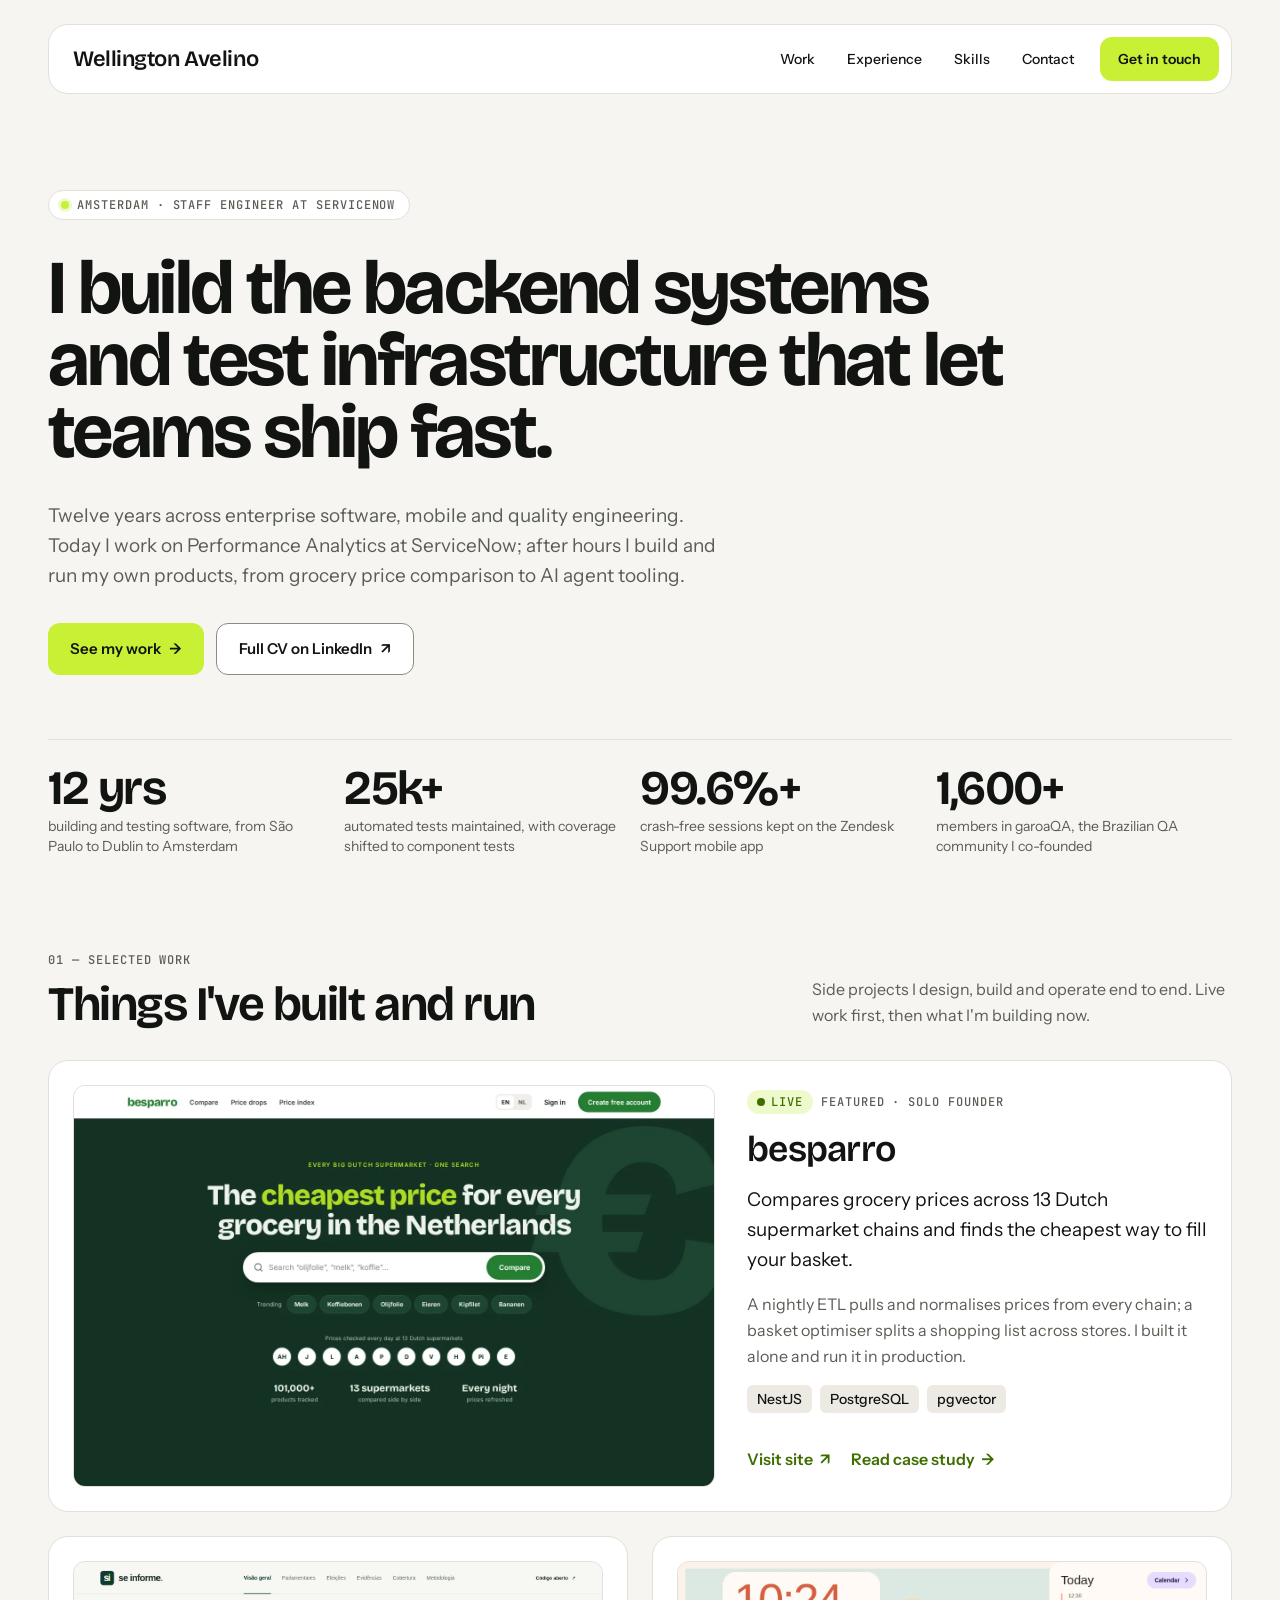
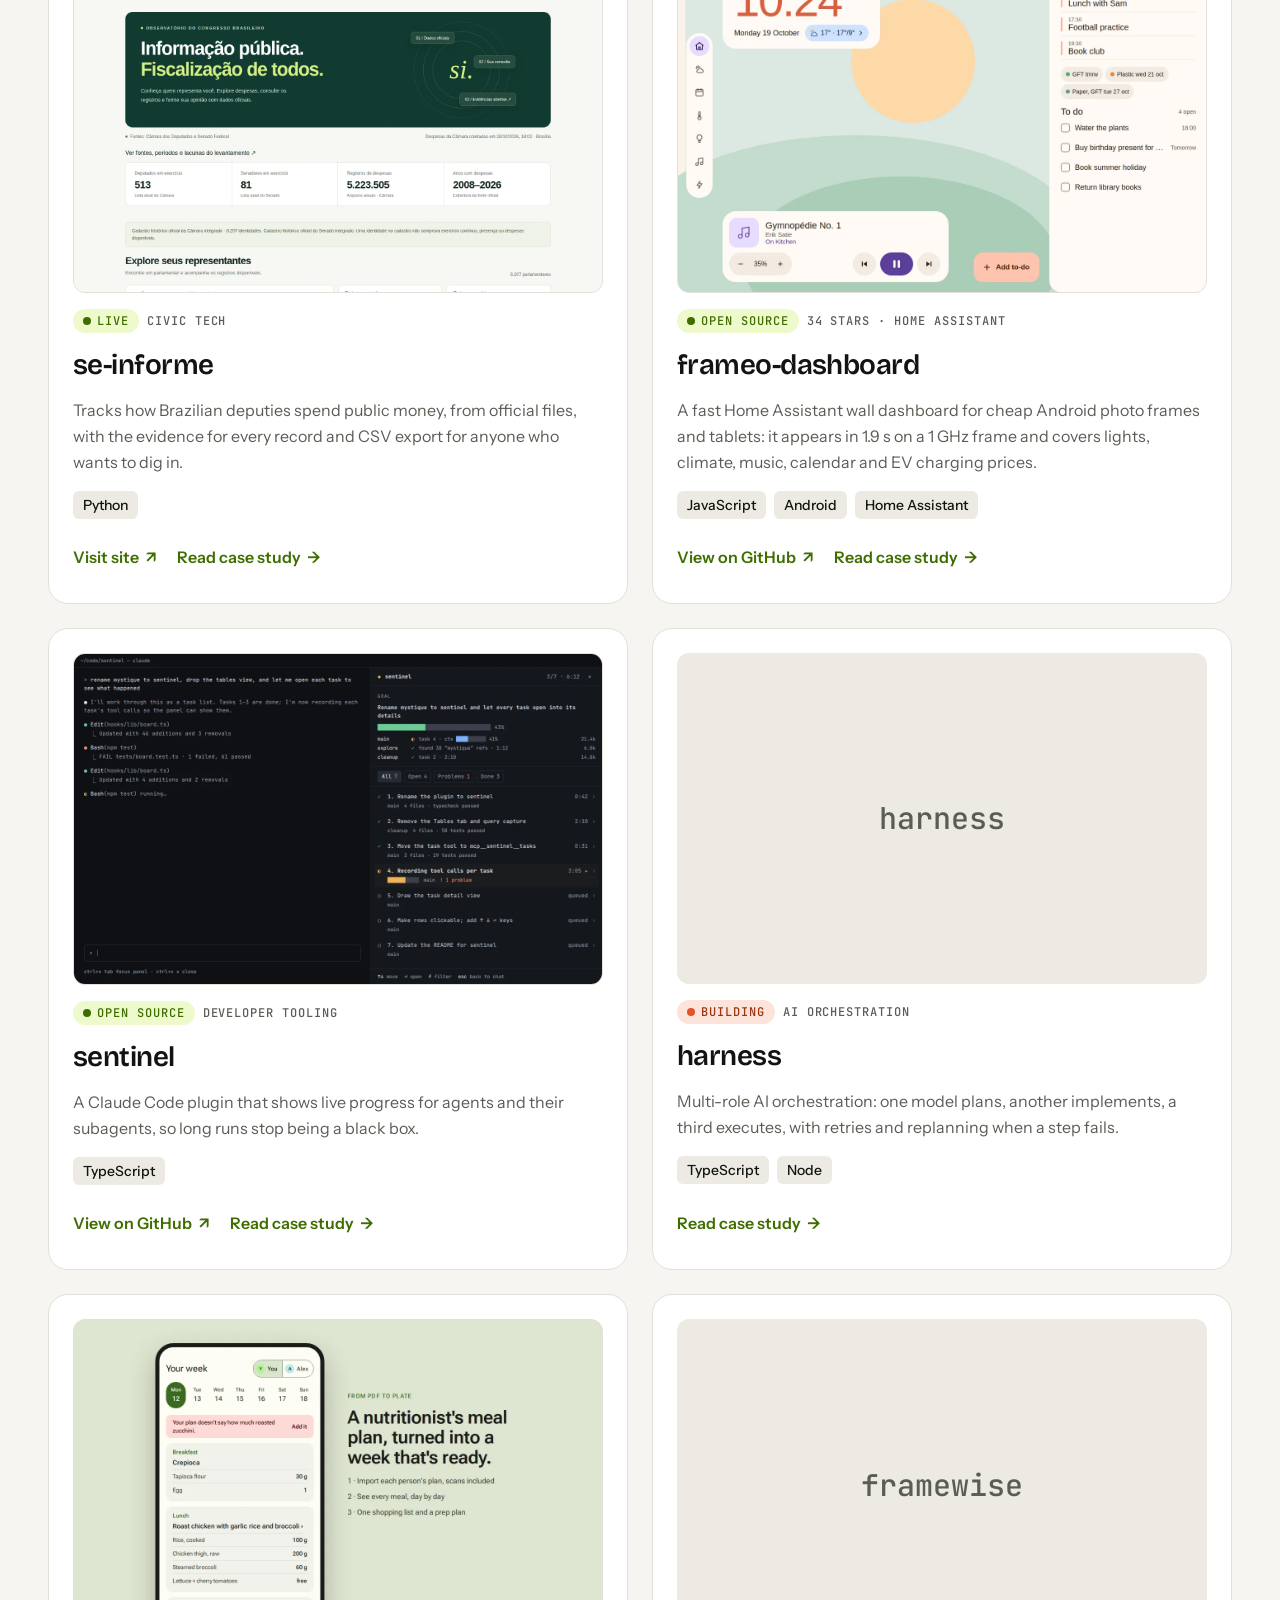
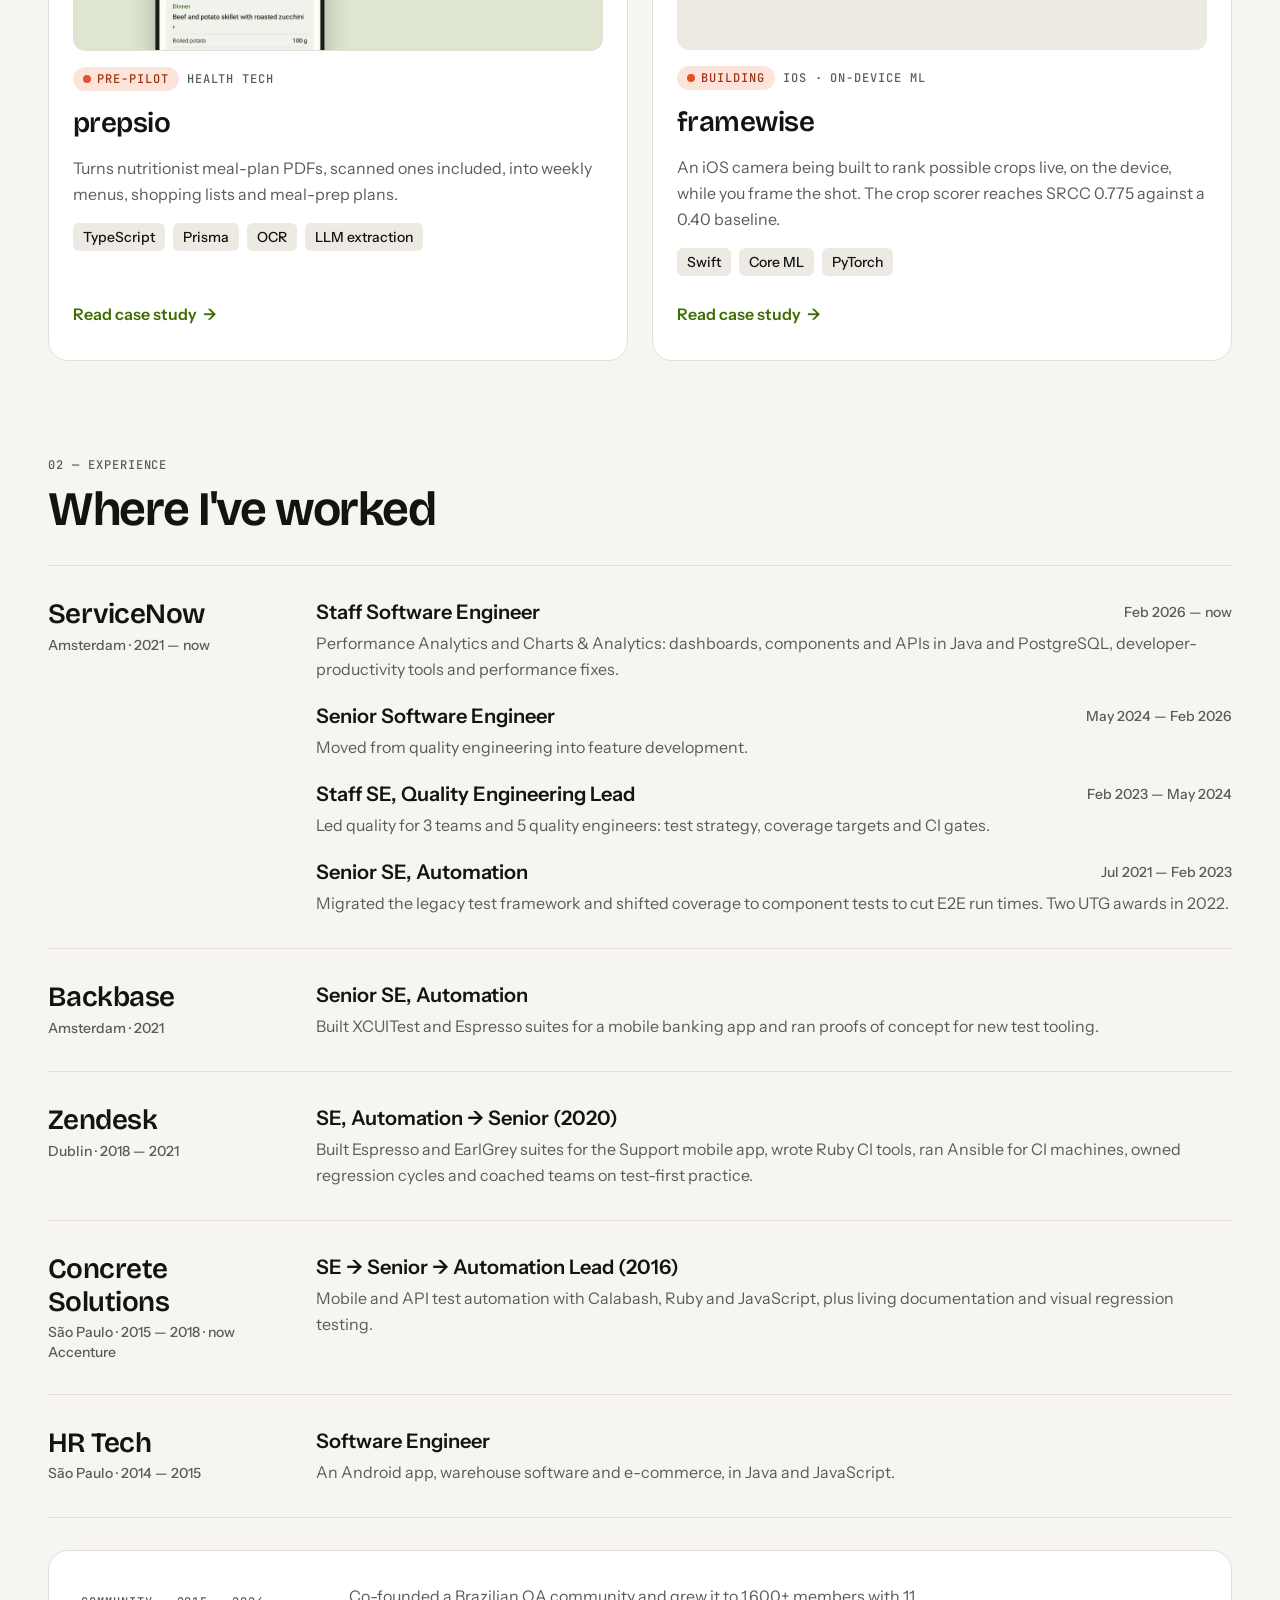
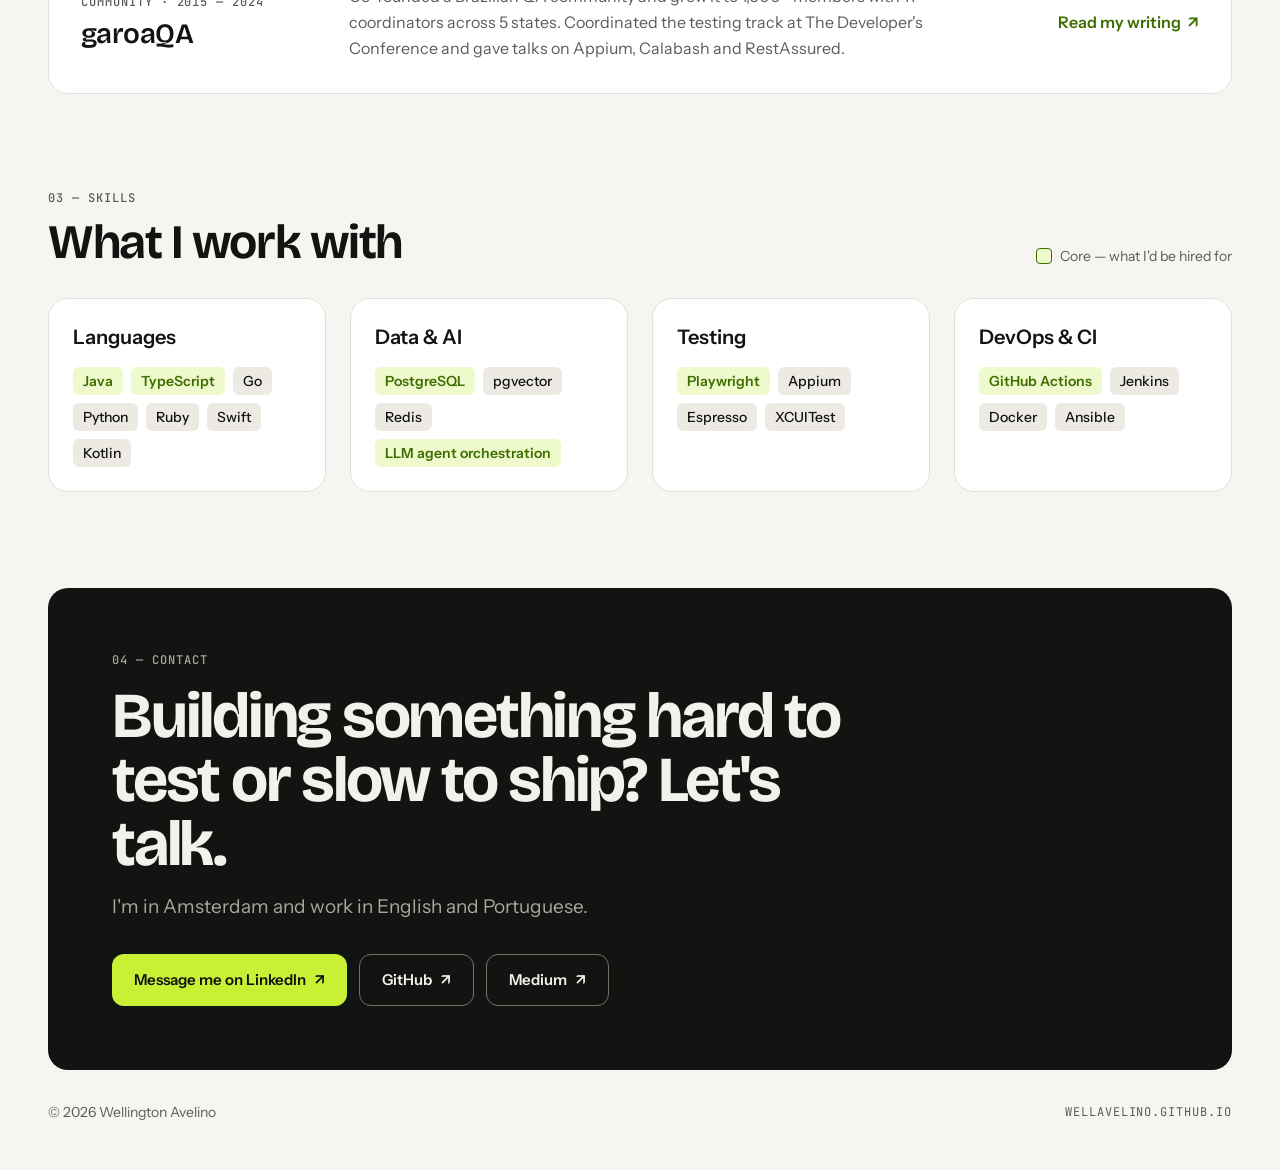
==== commit 7b29d336: "Use the real frameo dashboard screenshot The image came from the wrong source. Take the home screen " ====
--- a/index.html
+++ b/index.html
@@ -128,7 +128,7 @@
 
 <!-- frameo -->
 <article class="card" style="background: #ffffff; border: 1px solid #e2e0d8; border-radius: 20px; padding: 24px; display: flex; flex-direction: column; gap: 16px">
-<div style="aspect-ratio: 16 / 10; background: #eceae3; border-radius: 12px; overflow: hidden; border: 1px solid #e2e0d8;"><img src="assets/work/frameo.webp" alt="frameo-dashboard home screen: clock, weather, bin days and upcoming events" width="1280" height="800" loading="lazy" style="display: block; width: 100%; height: 100%; object-fit: cover; object-position: top left"></div>
+<div style="aspect-ratio: 16 / 10; background: #eceae3; border-radius: 12px; overflow: hidden; border: 1px solid #e2e0d8;"><img src="assets/work/frameo.webp" alt="frameo-dashboard home screen: clock, weather, calendar, bin days, to-do list and music player" width="1280" height="800" loading="lazy" style="display: block; width: 100%; height: 100%; object-fit: cover; object-position: top left"></div>
 <div style="display: flex; flex-wrap: wrap; align-items: center; gap: 8px">
 <span style="display: inline-flex; align-items: center; gap: 6px; background: #eef9cc; color: #3f6e00; border-radius: 999px; padding: 4px 10px; font-family: 'JetBrains Mono', ui-monospace, monospace; font-size: 12px; line-height: 16px; font-weight: 500; letter-spacing: 0.08em; text-transform: uppercase"><span aria-hidden="true" style="width: 8px; height: 8px; border-radius: 999px; background: #3f6e00"></span>Open source</span>
 <span style="font-family: 'JetBrains Mono', ui-monospace, monospace; font-size: 12px; line-height: 16px; font-weight: 500; letter-spacing: 0.08em; text-transform: uppercase; color: #5a5d55">34 stars · Home Assistant</span>
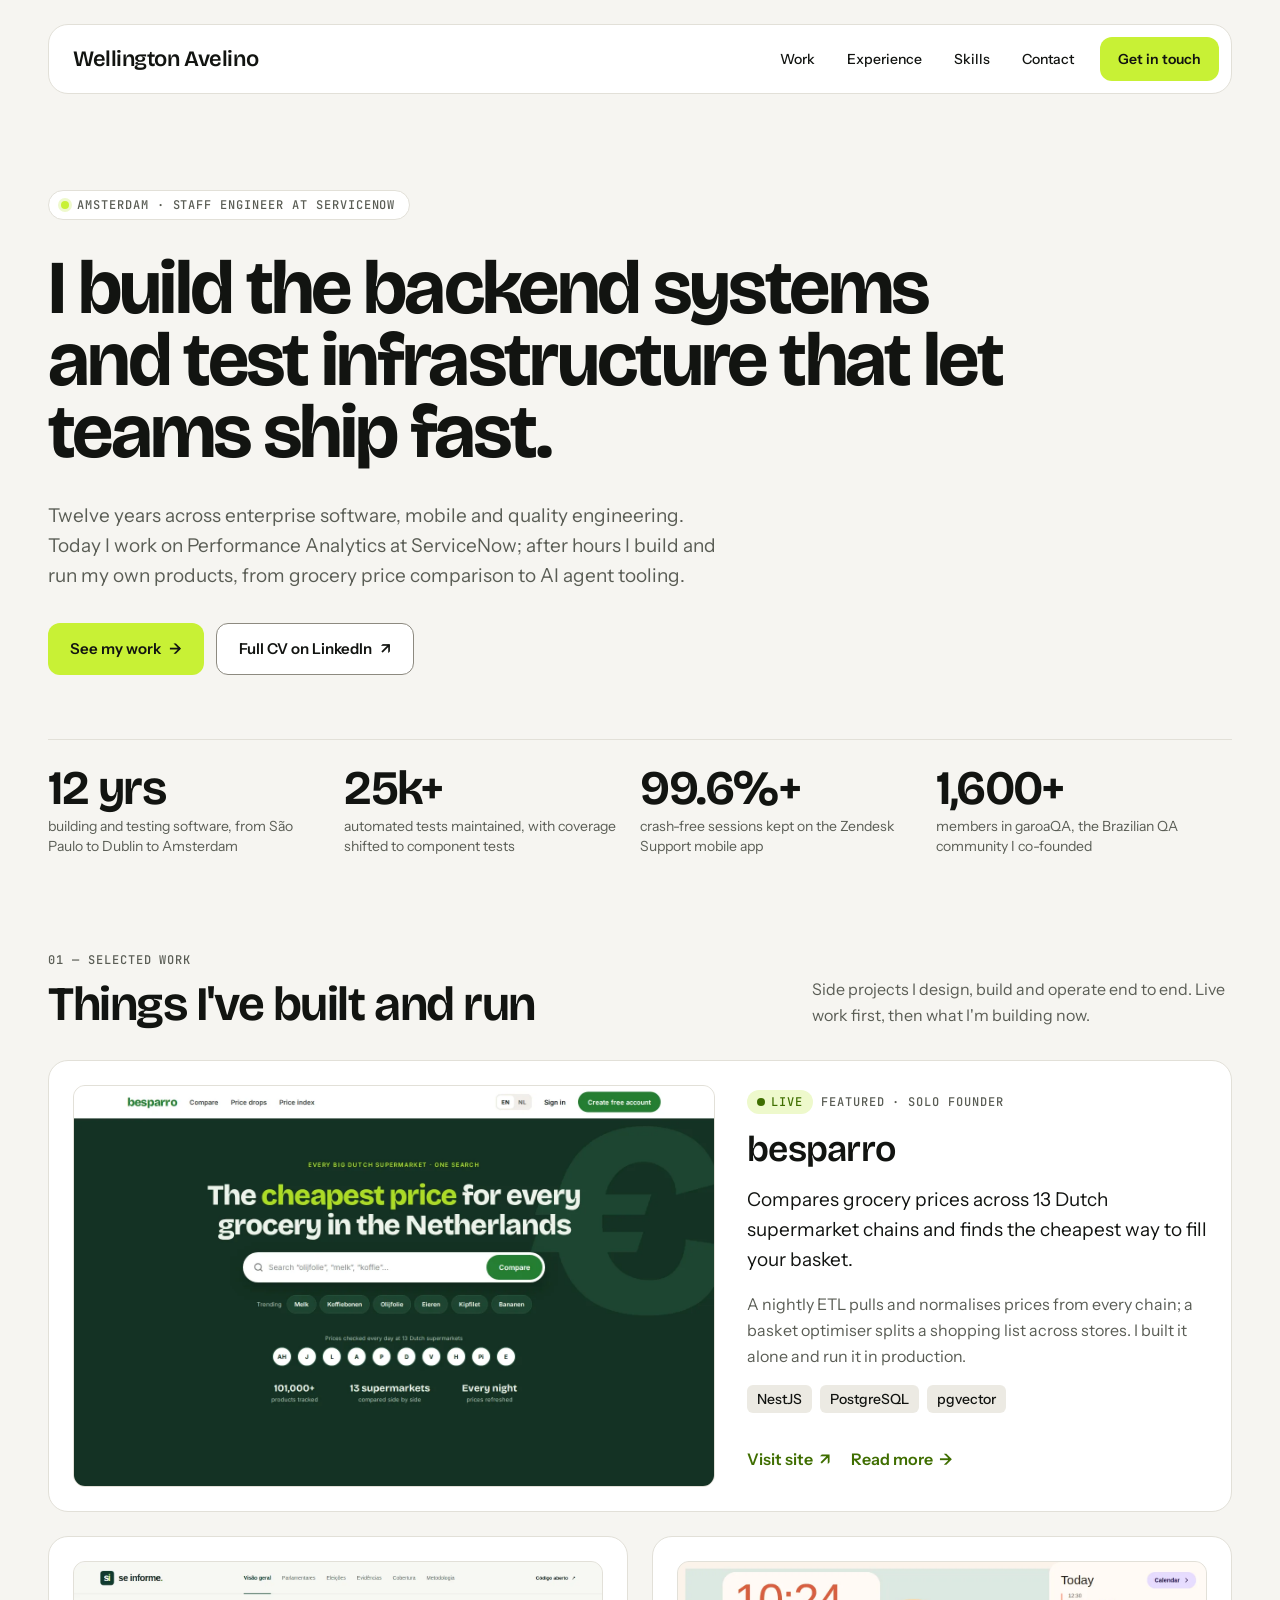
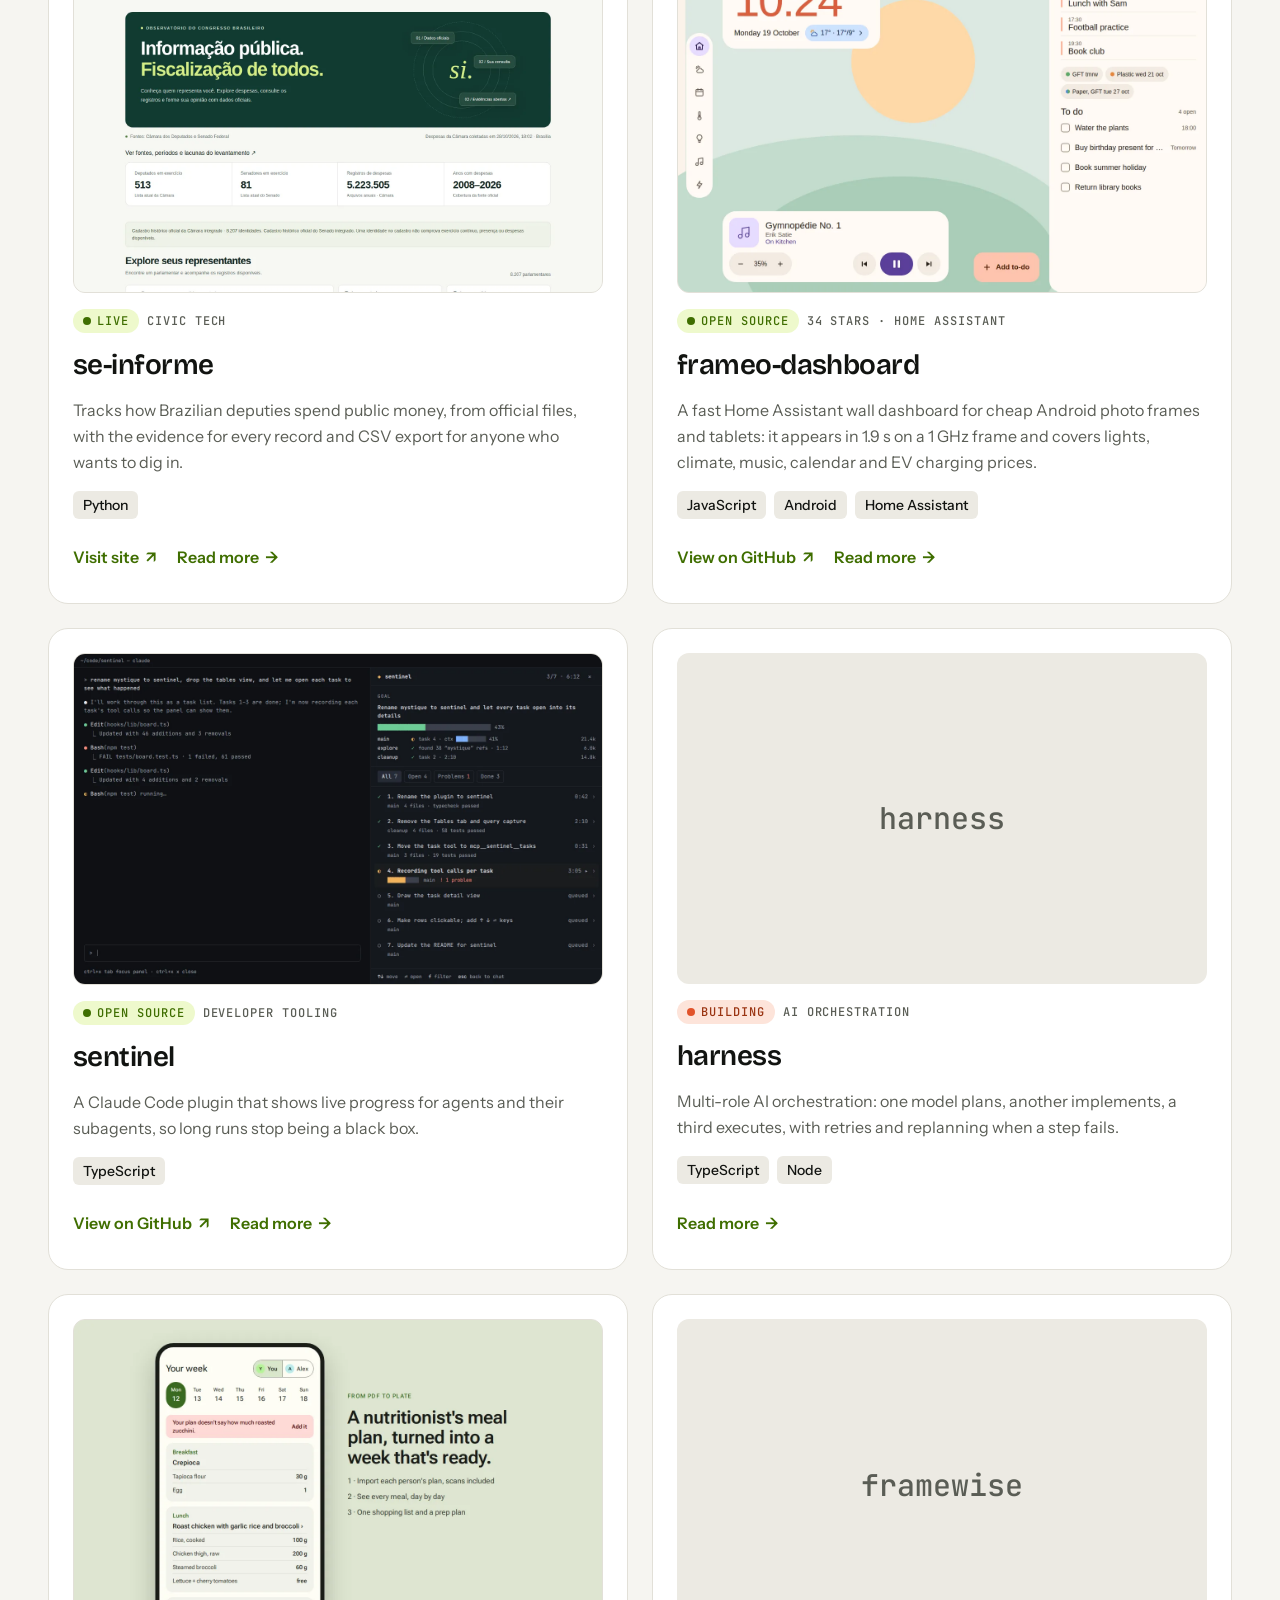
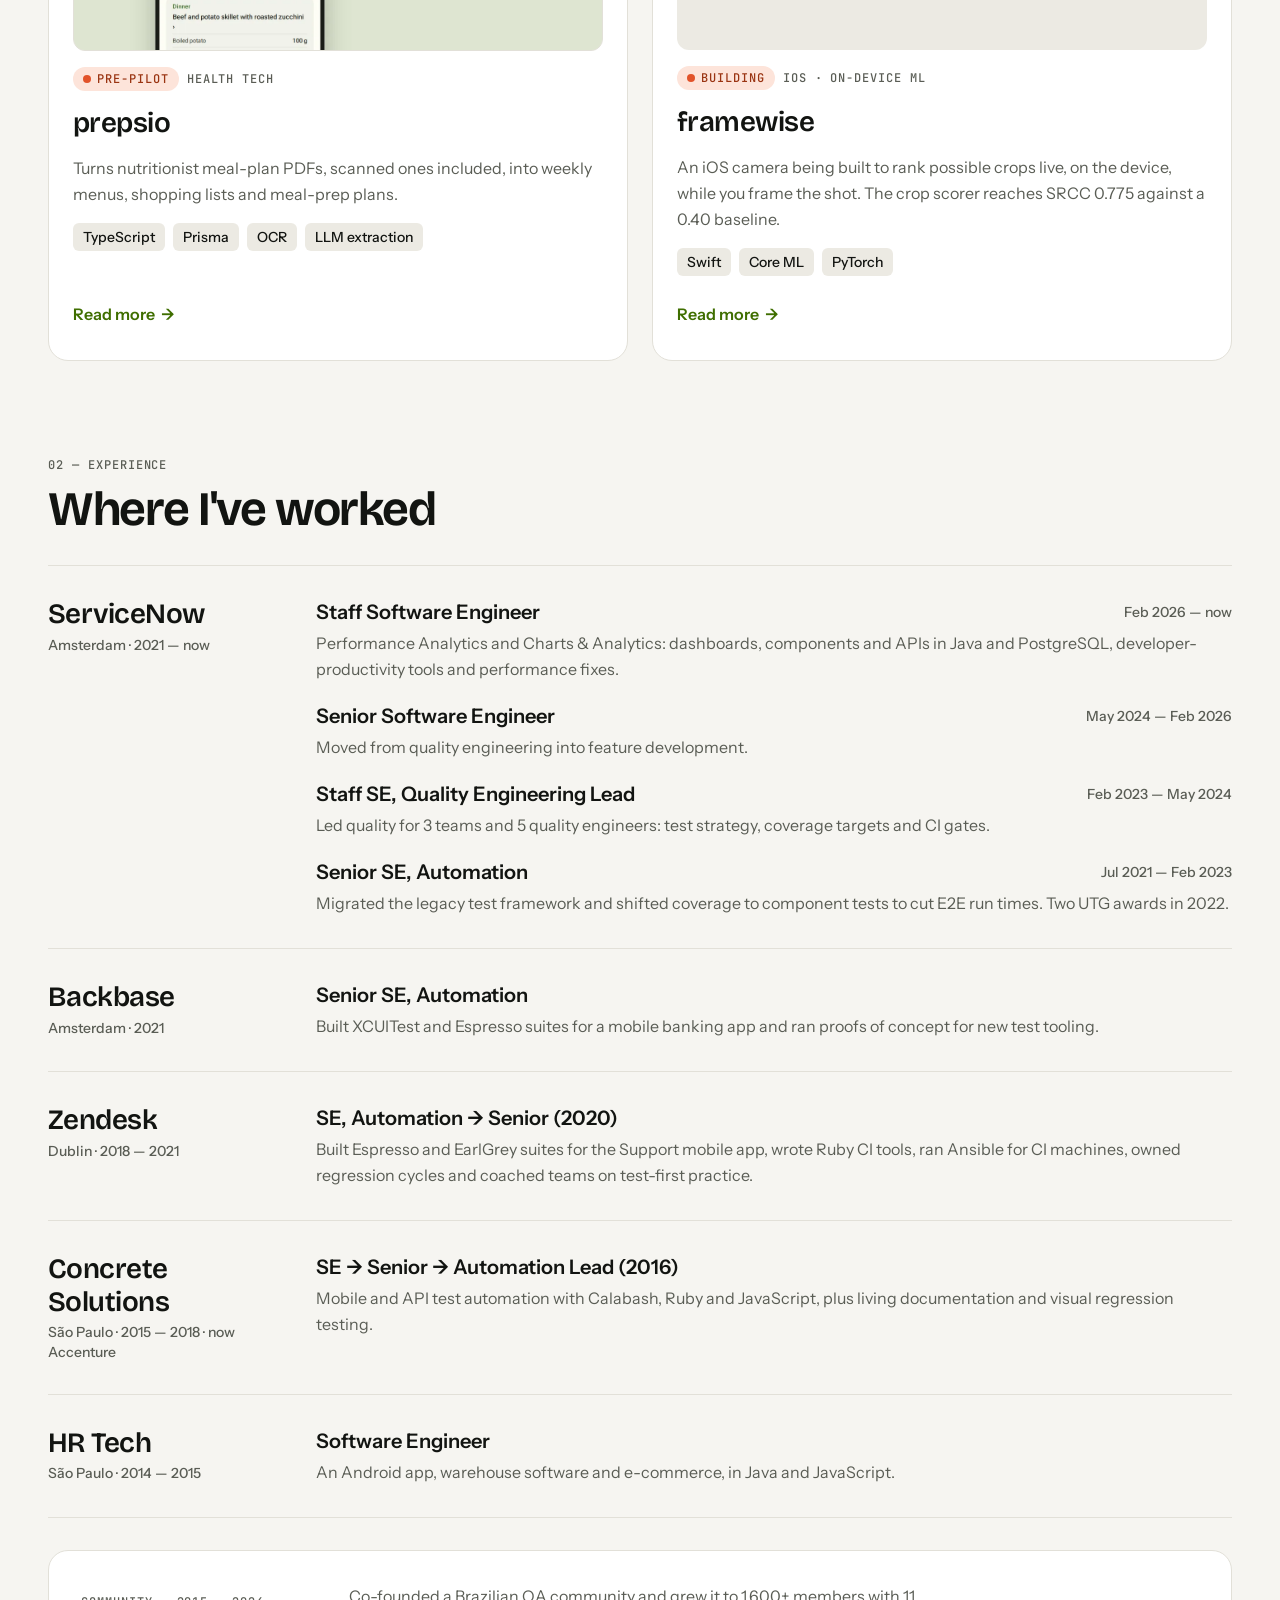
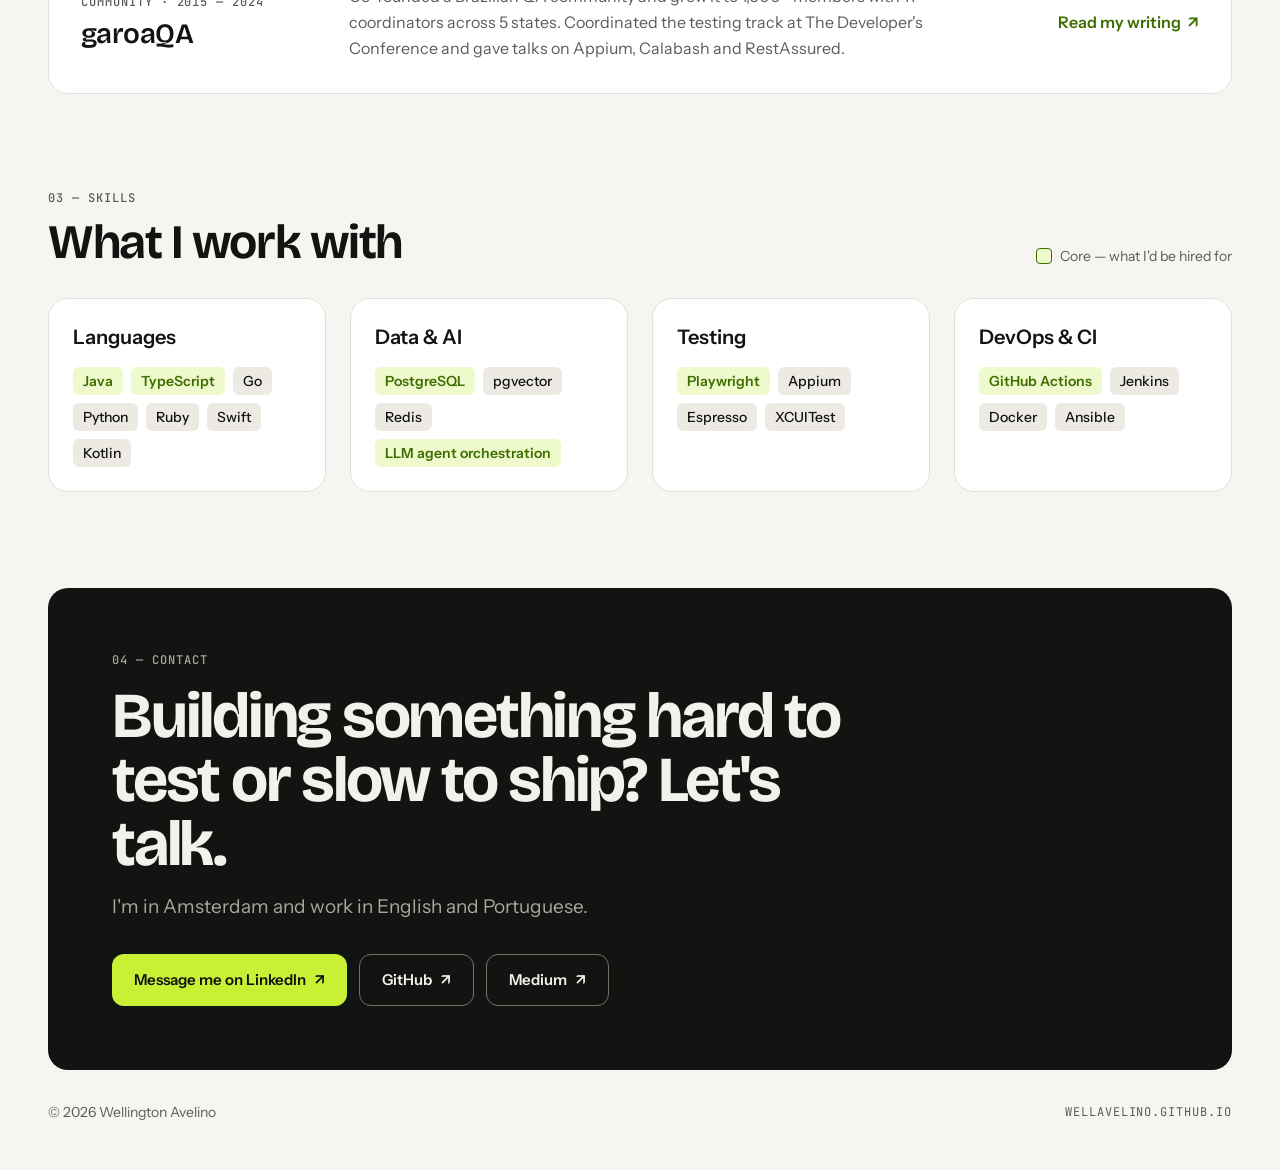
==== commit 59439cc7: "Change the project card link text to Read more Claude-Session: https://claude.ai/code/session_01MCZk" ====
--- a/index.html
+++ b/index.html
@@ -103,7 +103,7 @@
 </div>
 <div style="display: flex; flex-wrap: wrap; gap: 20px; padding-top: 8px">
 <a href="https://besparro.com" style="display: inline-flex; align-items: center; gap: 6px; min-height: 44px; font-weight: 600; text-decoration: none">Visit site <span aria-hidden="true">↗</span></a>
-<a href="work/besparro.html" style="display: inline-flex; align-items: center; gap: 6px; min-height: 44px; font-weight: 600; text-decoration: none">Read case study <span class="arrow" aria-hidden="true">→</span></a>
+<a href="work/besparro.html" style="display: inline-flex; align-items: center; gap: 6px; min-height: 44px; font-weight: 600; text-decoration: none">Read more <span class="arrow" aria-hidden="true">→</span></a>
 </div>
 </div>
 </article>
@@ -122,7 +122,7 @@
 </div>
 <div style="display: flex; flex-wrap: wrap; gap: 20px; margin-top: auto">
 <a href="https://seinformebrasil.org" style="display: inline-flex; align-items: center; gap: 6px; min-height: 44px; font-weight: 600; text-decoration: none">Visit site <span aria-hidden="true">↗</span></a>
-<a href="work/se-informe.html" style="display: inline-flex; align-items: center; gap: 6px; min-height: 44px; font-weight: 600; text-decoration: none">Read case study <span class="arrow" aria-hidden="true">→</span></a>
+<a href="work/se-informe.html" style="display: inline-flex; align-items: center; gap: 6px; min-height: 44px; font-weight: 600; text-decoration: none">Read more <span class="arrow" aria-hidden="true">→</span></a>
 </div>
 </article>
 
@@ -142,7 +142,7 @@
 </div>
 <div style="display: flex; flex-wrap: wrap; gap: 20px; margin-top: auto">
 <a href="https://github.com/wellavelino/frameo-homeassistant-dashboard" style="display: inline-flex; align-items: center; gap: 6px; min-height: 44px; font-weight: 600; text-decoration: none">View on GitHub <span aria-hidden="true">↗</span></a>
-<a href="work/frameo.html" style="display: inline-flex; align-items: center; gap: 6px; min-height: 44px; font-weight: 600; text-decoration: none">Read case study <span class="arrow" aria-hidden="true">→</span></a>
+<a href="work/frameo.html" style="display: inline-flex; align-items: center; gap: 6px; min-height: 44px; font-weight: 600; text-decoration: none">Read more <span class="arrow" aria-hidden="true">→</span></a>
 </div>
 </article>
 
@@ -160,7 +160,7 @@
 </div>
 <div style="display: flex; flex-wrap: wrap; gap: 20px; margin-top: auto">
 <a href="https://github.com/wellavelino/sentinel" style="display: inline-flex; align-items: center; gap: 6px; min-height: 44px; font-weight: 600; text-decoration: none">View on GitHub <span aria-hidden="true">↗</span></a>
-<a href="work/sentinel.html" style="display: inline-flex; align-items: center; gap: 6px; min-height: 44px; font-weight: 600; text-decoration: none">Read case study <span class="arrow" aria-hidden="true">→</span></a>
+<a href="work/sentinel.html" style="display: inline-flex; align-items: center; gap: 6px; min-height: 44px; font-weight: 600; text-decoration: none">Read more <span class="arrow" aria-hidden="true">→</span></a>
 </div>
 </article>
 
@@ -178,7 +178,7 @@
 <span style="background: #eceae3; border-radius: 6px; padding: 4px 10px; font-size: 14px; line-height: 20px; font-weight: 500">Node</span>
 </div>
 <div style="display: flex; flex-wrap: wrap; gap: 20px; margin-top: auto">
-<a href="work/harness.html" style="display: inline-flex; align-items: center; gap: 6px; min-height: 44px; font-weight: 600; text-decoration: none">Read case study <span class="arrow" aria-hidden="true">→</span></a>
+<a href="work/harness.html" style="display: inline-flex; align-items: center; gap: 6px; min-height: 44px; font-weight: 600; text-decoration: none">Read more <span class="arrow" aria-hidden="true">→</span></a>
 </div>
 </article>
 
@@ -198,7 +198,7 @@
 <span style="background: #eceae3; border-radius: 6px; padding: 4px 10px; font-size: 14px; line-height: 20px; font-weight: 500">LLM extraction</span>
 </div>
 <div style="display: flex; flex-wrap: wrap; gap: 20px; margin-top: auto">
-<a href="work/prepsio.html" style="display: inline-flex; align-items: center; gap: 6px; min-height: 44px; font-weight: 600; text-decoration: none">Read case study <span class="arrow" aria-hidden="true">→</span></a>
+<a href="work/prepsio.html" style="display: inline-flex; align-items: center; gap: 6px; min-height: 44px; font-weight: 600; text-decoration: none">Read more <span class="arrow" aria-hidden="true">→</span></a>
 </div>
 </article>
 
@@ -217,7 +217,7 @@
 <span style="background: #eceae3; border-radius: 6px; padding: 4px 10px; font-size: 14px; line-height: 20px; font-weight: 500">PyTorch</span>
 </div>
 <div style="display: flex; flex-wrap: wrap; gap: 20px; margin-top: auto">
-<a href="work/framewise.html" style="display: inline-flex; align-items: center; gap: 6px; min-height: 44px; font-weight: 600; text-decoration: none">Read case study <span class="arrow" aria-hidden="true">→</span></a>
+<a href="work/framewise.html" style="display: inline-flex; align-items: center; gap: 6px; min-height: 44px; font-weight: 600; text-decoration: none">Read more <span class="arrow" aria-hidden="true">→</span></a>
 </div>
 </article>
 
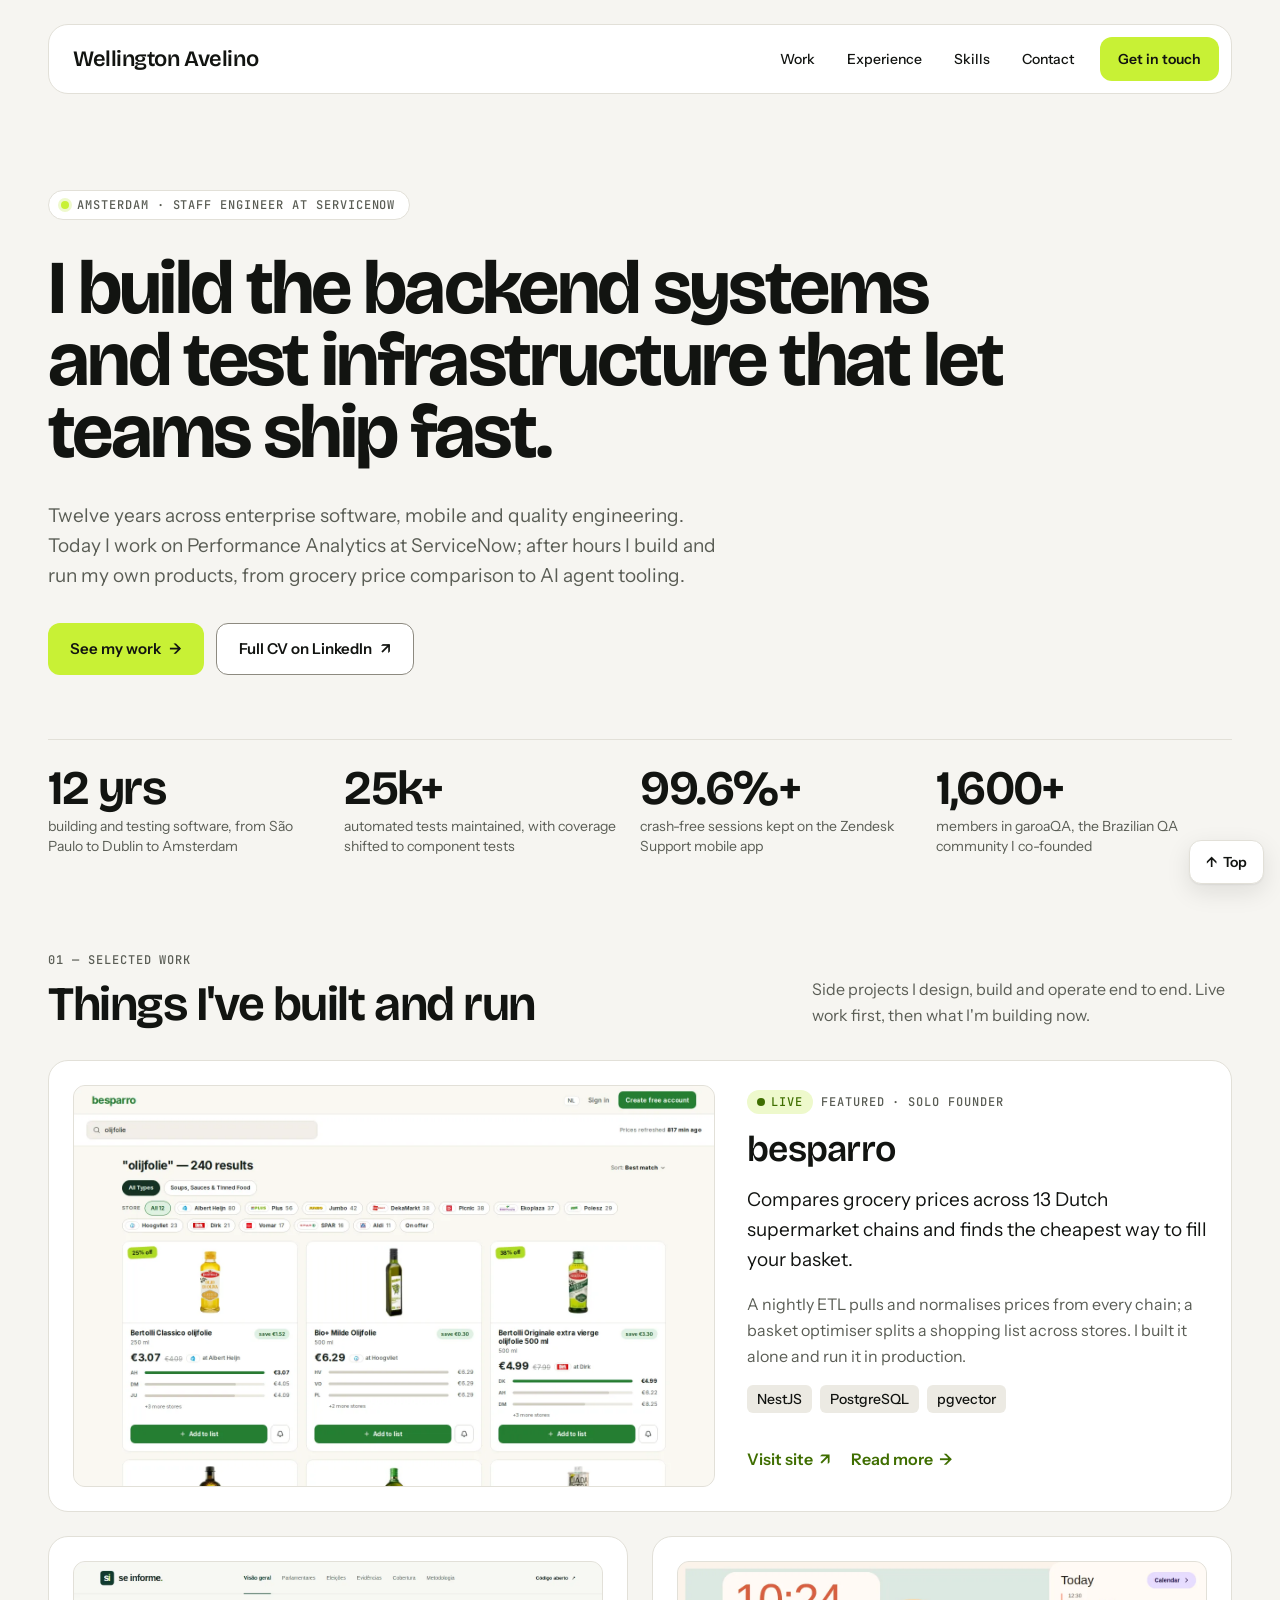
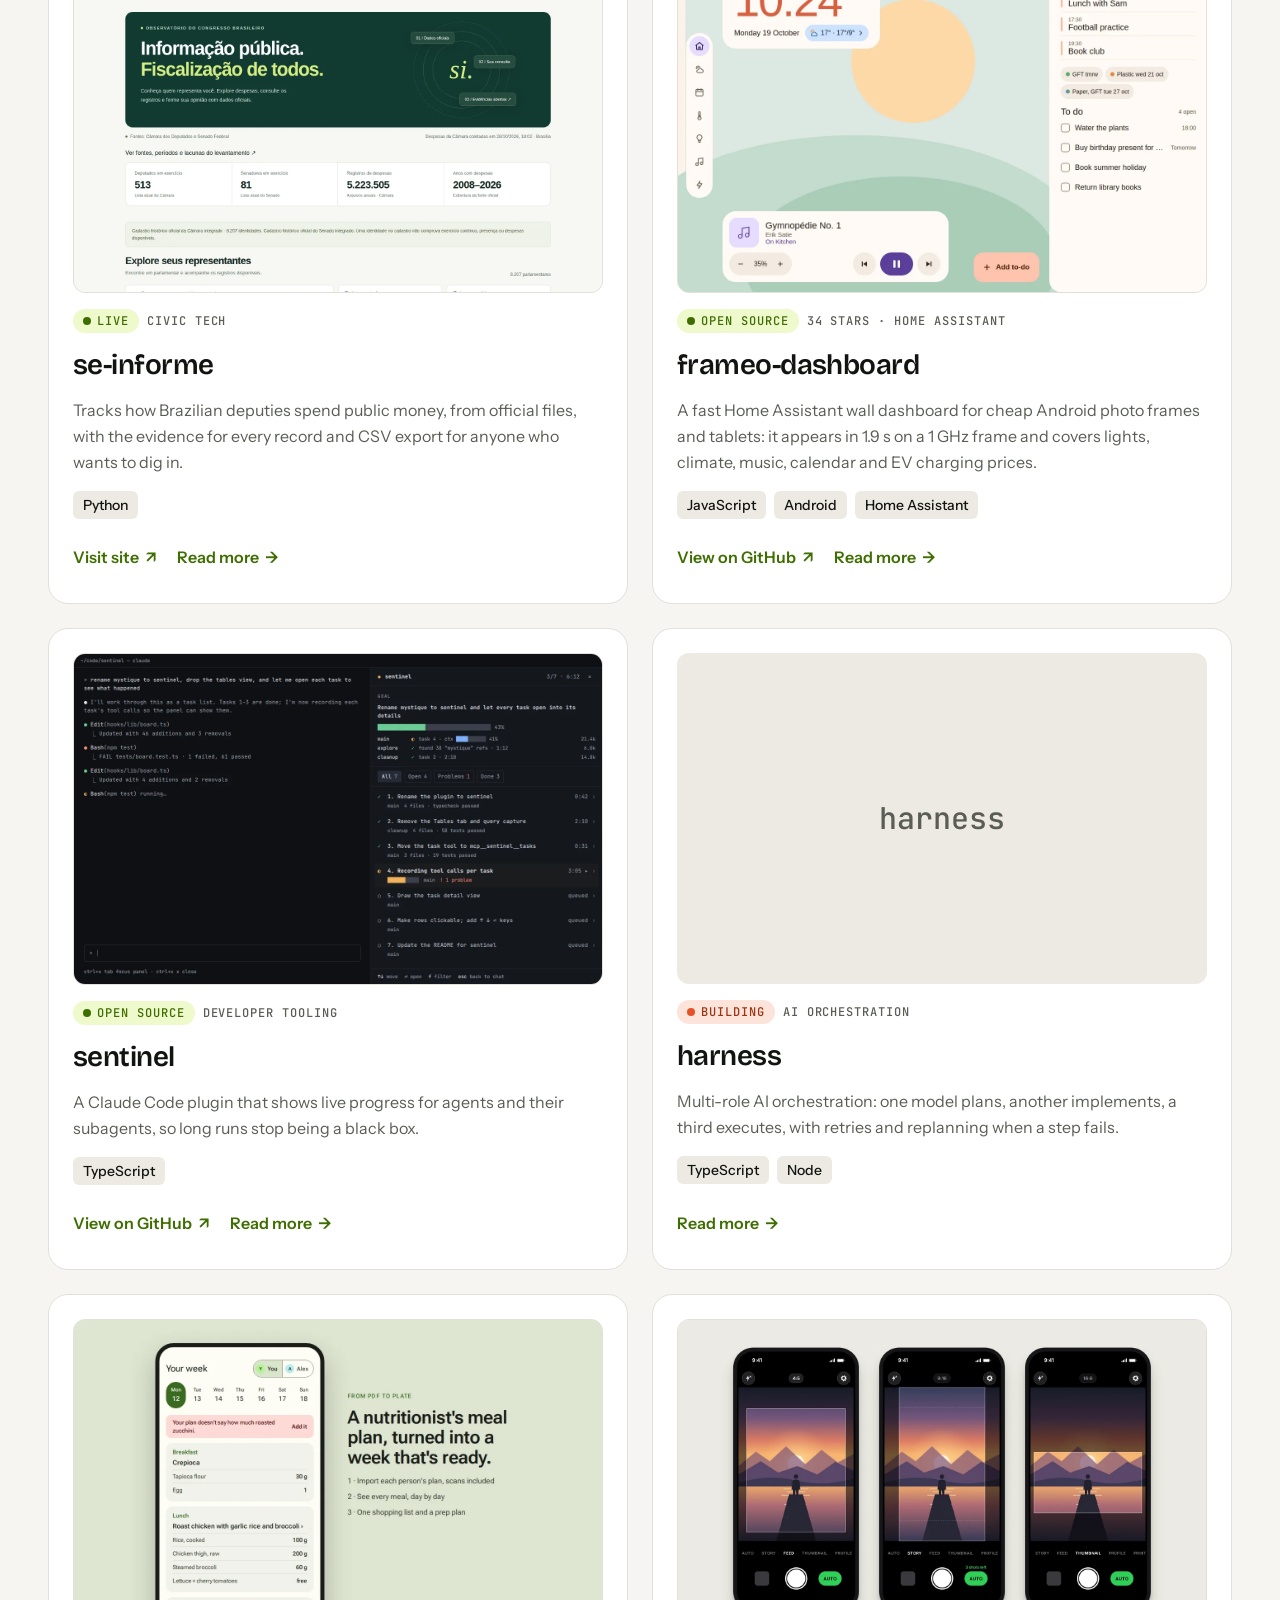
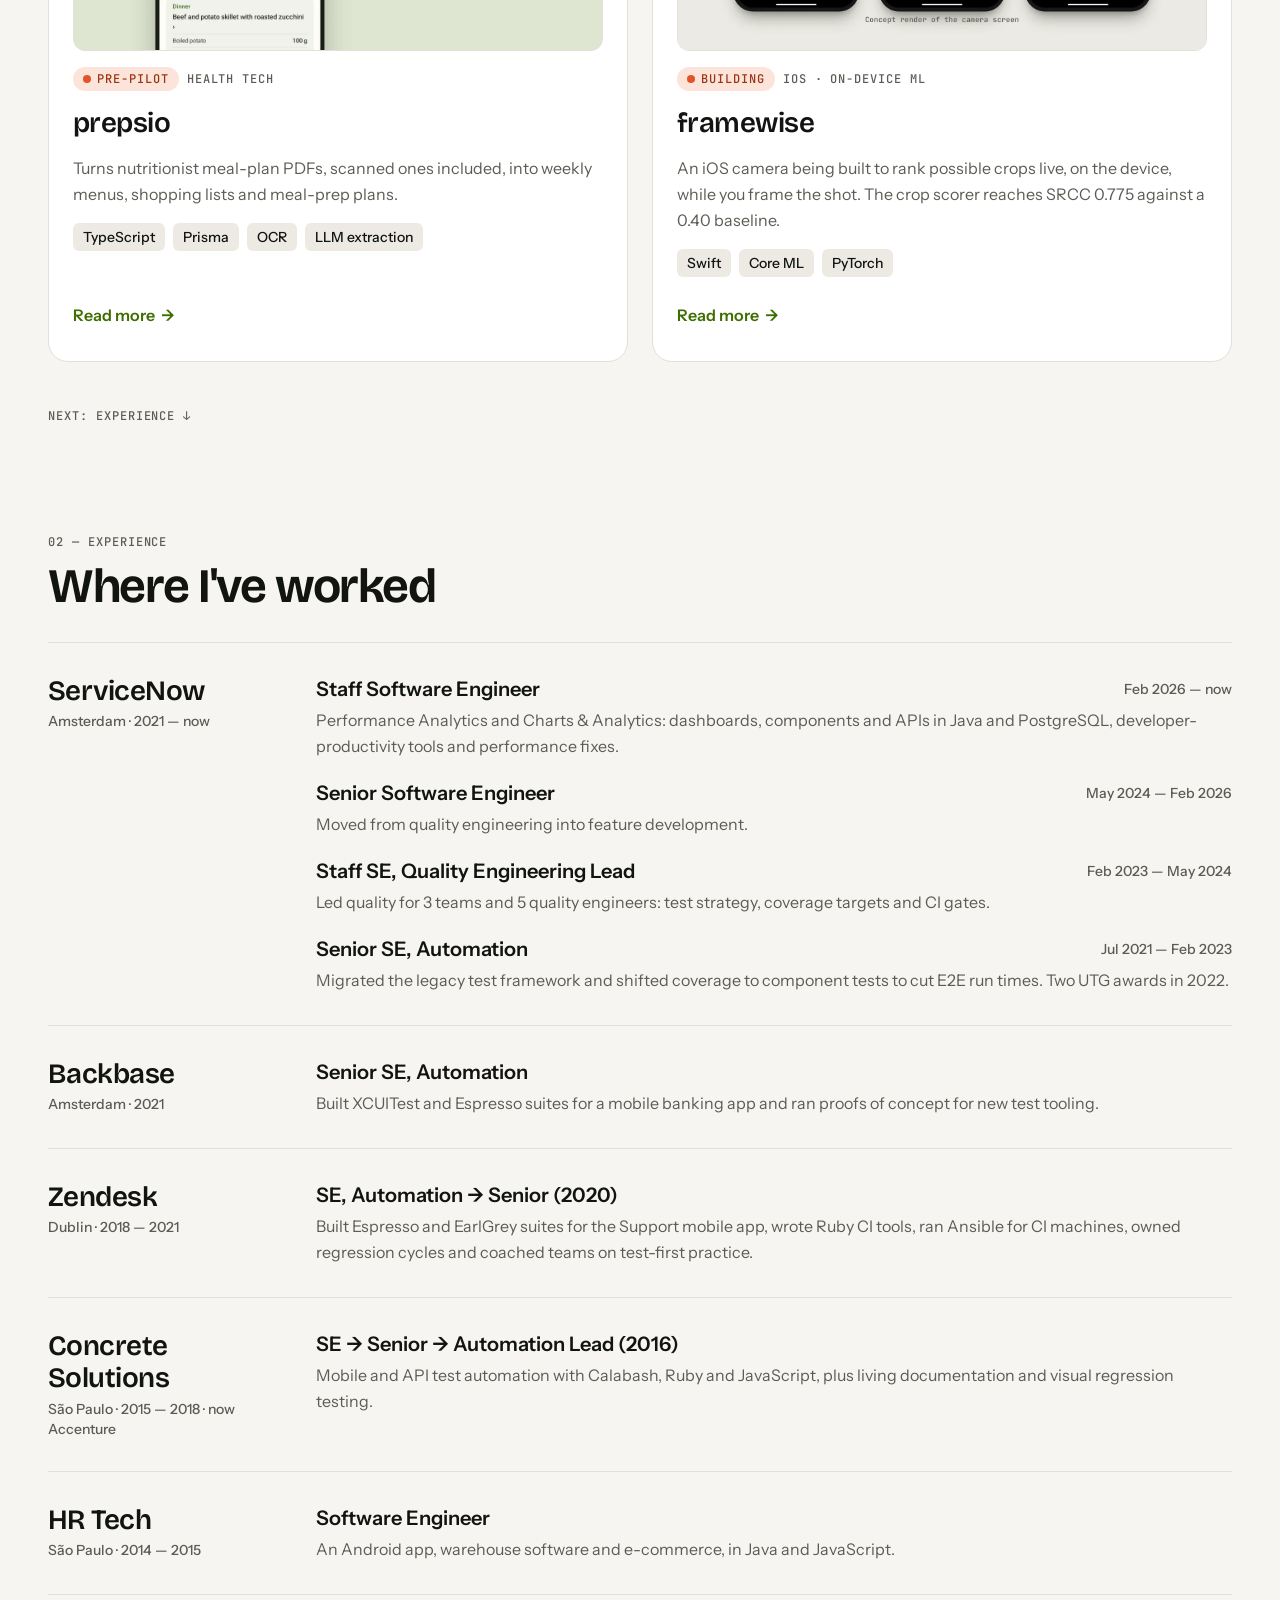
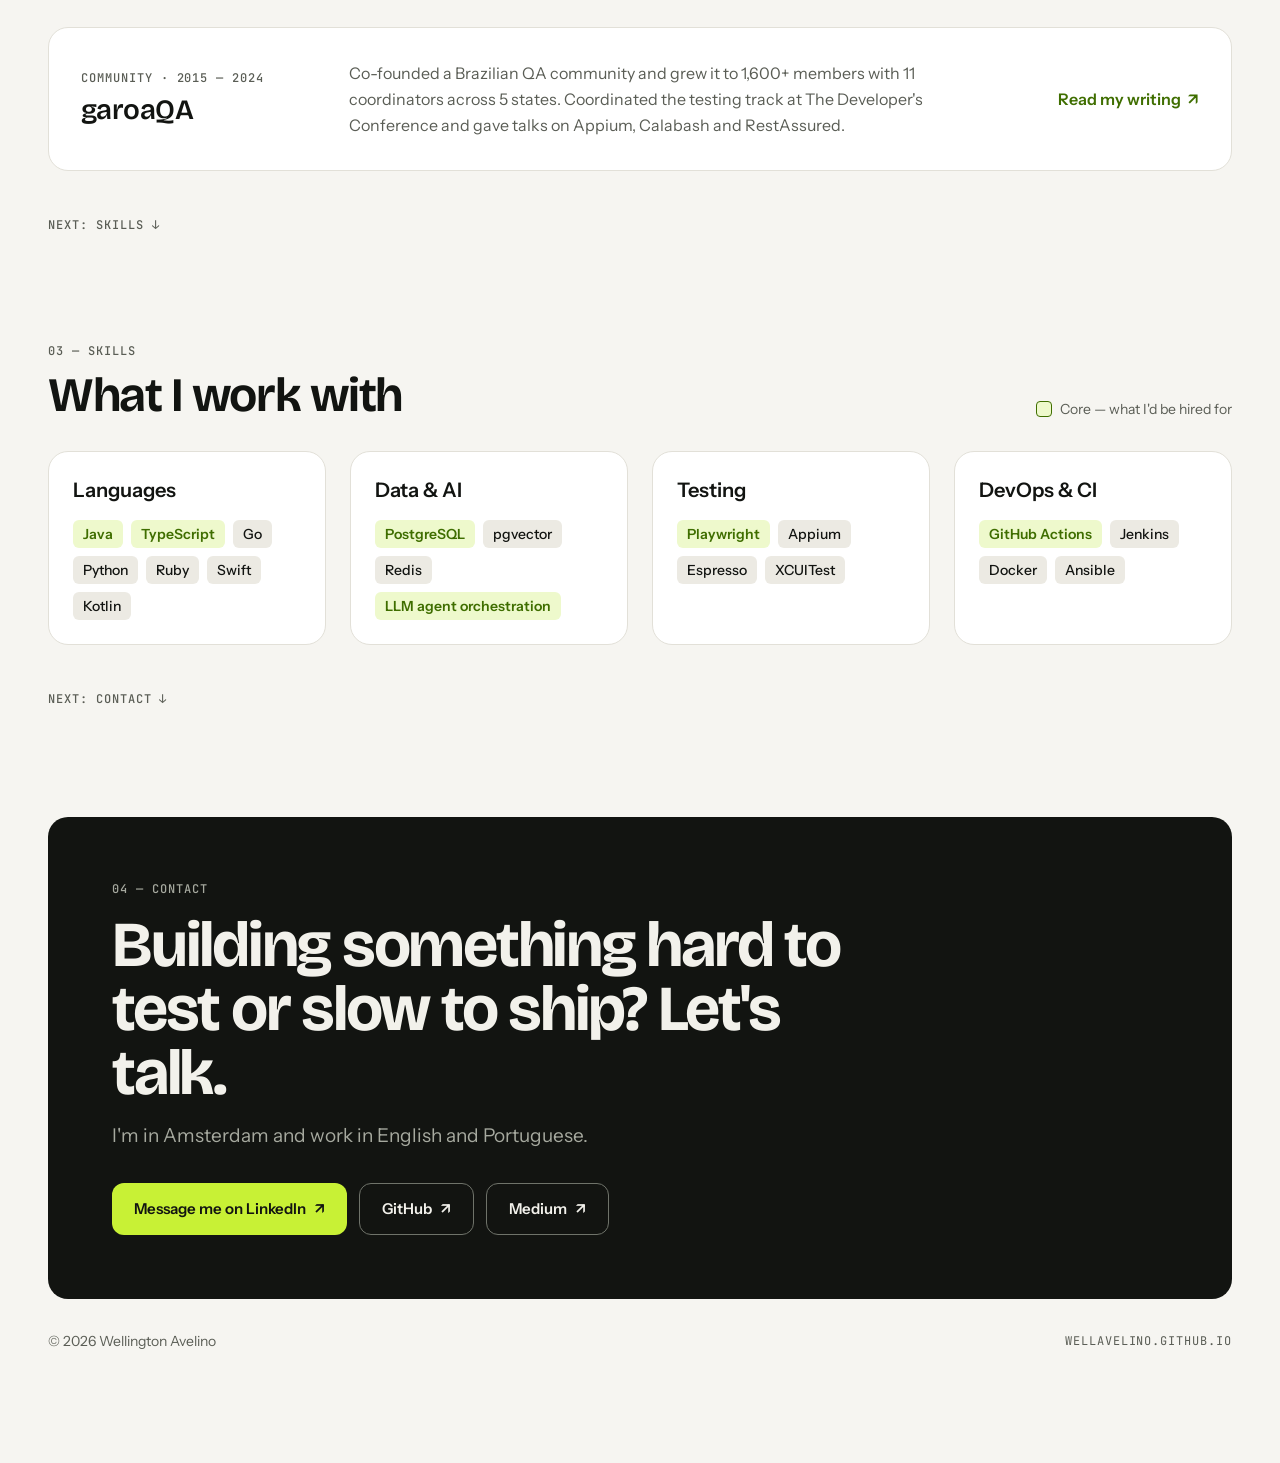
==== commit 6af2fa51: "Fix the mobile layout, add jump links, refresh project images - Add assets/site.css: narrow-screen l" ====
--- a/index.html
+++ b/index.html
@@ -21,27 +21,28 @@
 a:hover .arrow{transform:translateX(3px)}
 @media (prefers-reduced-motion: reduce){.card,.arrow{transition:none}.card:hover,.card:focus-within{transform:none}}
 </style>
+<link rel="stylesheet" href="assets/site.css">
 </head>
 <body>
-<div style="background: #f6f5f1; color: #121411; font-family: 'Instrument Sans', system-ui, -apple-system, 'Segoe UI', sans-serif; font-size: 16px; line-height: 26px; min-height: 100vh">
+<div id="top" style="background: #f6f5f1; color: #121411; font-family: 'Instrument Sans', system-ui, -apple-system, 'Segoe UI', sans-serif; font-size: 16px; line-height: 26px; min-height: 100vh">
 
 <!-- NAV -->
 <div style="max-width: 1200px; margin: 0 auto; padding: 24px clamp(16px, 4vw, 48px) 0">
-<nav aria-label="Main" style="display: flex; flex-wrap: wrap; align-items: center; justify-content: space-between; gap: 16px; background: #ffffff; border: 1px solid #e2e0d8; border-radius: 20px; padding: 12px 12px 12px 24px">
-<a href="#top" style="font-family: 'Bricolage Grotesque', 'Instrument Sans', sans-serif; font-size: 22px; line-height: 28px; font-weight: 600; letter-spacing: -0.02em; color: #121411; text-decoration: none">Wellington Avelino</a>
-<div style="display: flex; flex-wrap: wrap; align-items: center; gap: 4px">
+<nav class="nav" aria-label="Main" style="display: flex; flex-wrap: wrap; align-items: center; justify-content: space-between; gap: 16px; background: #ffffff; border: 1px solid #e2e0d8; border-radius: 20px; padding: 12px 12px 12px 24px">
+<a class="nav-brand" href="#top" style="font-family: 'Bricolage Grotesque', 'Instrument Sans', sans-serif; font-size: 22px; line-height: 28px; font-weight: 600; letter-spacing: -0.02em; color: #121411; text-decoration: none">Wellington Avelino</a>
+<div class="nav-links" style="display: flex; flex-wrap: wrap; align-items: center; gap: 4px">
 <a href="#work" style="font-size: 14px; line-height: 20px; font-weight: 500; color: #121411; text-decoration: none; padding: 12px 14px; border-radius: 12px">Work</a>
 <a href="#experience" style="font-size: 14px; line-height: 20px; font-weight: 500; color: #121411; text-decoration: none; padding: 12px 14px; border-radius: 12px">Experience</a>
 <a href="#skills" style="font-size: 14px; line-height: 20px; font-weight: 500; color: #121411; text-decoration: none; padding: 12px 14px; border-radius: 12px">Skills</a>
-<a href="#contact" style="font-size: 14px; line-height: 20px; font-weight: 500; color: #121411; text-decoration: none; padding: 12px 14px; border-radius: 12px">Contact</a>
-<a href="#contact" style="font-size: 14px; line-height: 20px; font-weight: 600; color: #121411; background: #c8f135; text-decoration: none; padding: 12px 18px; border-radius: 12px; margin-left: 8px">Get in touch</a>
+<a class="nav-dup" href="#contact" style="font-size: 14px; line-height: 20px; font-weight: 500; color: #121411; text-decoration: none; padding: 12px 14px; border-radius: 12px">Contact</a>
+<a class="nav-cta" href="#contact" style="font-size: 14px; line-height: 20px; font-weight: 600; color: #121411; background: #c8f135; text-decoration: none; padding: 12px 18px; border-radius: 12px; margin-left: 8px">Get in touch</a>
 </div>
 </nav>
 </div>
 
 <!-- HERO -->
-<header id="top" style="max-width: 1200px; margin: 0 auto; padding: 96px clamp(16px, 4vw, 48px) 0; display: flex; flex-direction: column; gap: 32px">
-<div style="display: inline-flex; align-self: flex-start; align-items: center; gap: 8px; background: #ffffff; border: 1px solid #e2e0d8; border-radius: 999px; padding: 6px 14px 6px 12px">
+<header style="max-width: 1200px; margin: 0 auto; padding: 96px clamp(16px, 4vw, 48px) 0; display: flex; flex-direction: column; gap: 32px">
+<div class="pill" style="display: inline-flex; align-self: flex-start; align-items: center; gap: 8px; background: #ffffff; border: 1px solid #e2e0d8; border-radius: 999px; padding: 6px 14px 6px 12px">
 <span aria-hidden="true" style="width: 8px; height: 8px; border-radius: 999px; background: #c8f135; box-shadow: 0 0 0 3px #eef9cc"></span>
 <span style="font-family: 'JetBrains Mono', ui-monospace, monospace; font-size: 12px; line-height: 16px; font-weight: 500; letter-spacing: 0.08em; text-transform: uppercase; color: #5a5d55">Amsterdam · Staff engineer at ServiceNow</span>
 </div>
@@ -53,7 +54,7 @@
 </div>
 
 <!-- track record -->
-<div style="display: grid; grid-template-columns: repeat(auto-fit, minmax(min(100%, 220px), 1fr)); gap: 0; border-top: 1px solid #e2e0d8; margin-top: 32px">
+<div class="stats" style="display: grid; grid-template-columns: repeat(auto-fit, minmax(min(100%, 220px), 1fr)); gap: 0; border-top: 1px solid #e2e0d8; margin-top: 32px">
 <div style="padding: 24px 24px 0 0; display: flex; flex-direction: column; gap: 4px">
 <span style="font-family: 'Bricolage Grotesque', sans-serif; font-size: 48px; line-height: 1; font-weight: 650; letter-spacing: -0.03em">12 yrs</span>
 <span style="font-size: 14px; line-height: 20px; color: #5a5d55">building and testing software, from São Paulo to Dublin to Amsterdam</span>
@@ -87,7 +88,7 @@
 
 <!-- FEATURED: besparro -->
 <article class="card" style="grid-column: 1 / -1; background: #ffffff; border: 1px solid #e2e0d8; border-radius: 20px; padding: 24px; display: flex; flex-wrap: wrap; gap: 32px">
-<div style="flex: 1 1 520px; min-width: 0; aspect-ratio: 16 / 10; background: #eceae3; border-radius: 12px; overflow: hidden; border: 1px solid #e2e0d8;"><img src="assets/work/besparro.webp" alt="besparro landing page: search across 13 Dutch supermarkets" width="1440" height="900" loading="lazy" style="display: block; width: 100%; height: 100%; object-fit: cover; object-position: top left"></div>
+<div class="col" style="flex: 1 1 520px; min-width: 0; aspect-ratio: 16 / 10; background: #eceae3; border-radius: 12px; overflow: hidden; border: 1px solid #e2e0d8;"><img src="assets/work/besparro.webp" alt="besparro search results for olijfolie: 240 products with live prices compared across Dutch supermarkets" width="1440" height="900" loading="lazy" style="display: block; width: 100%; height: 100%; object-fit: cover; object-position: top left"></div>
 <div style="flex: 1 1 340px; min-width: 0; display: flex; flex-direction: column; gap: 16px; justify-content: center">
 <div style="display: flex; flex-wrap: wrap; align-items: center; gap: 8px">
 <span style="display: inline-flex; align-items: center; gap: 6px; background: #eef9cc; color: #3f6e00; border-radius: 999px; padding: 4px 10px; font-family: 'JetBrains Mono', ui-monospace, monospace; font-size: 12px; line-height: 16px; font-weight: 500; letter-spacing: 0.08em; text-transform: uppercase"><span aria-hidden="true" style="width: 8px; height: 8px; border-radius: 999px; background: #3f6e00"></span>Live</span>
@@ -204,7 +205,7 @@
 
 <!-- framewise -->
 <article class="card" style="background: #ffffff; border: 1px solid #e2e0d8; border-radius: 20px; padding: 24px; display: flex; flex-direction: column; gap: 16px">
-<div style="aspect-ratio: 16 / 10; background: #eceae3; border-radius: 12px; display: flex; align-items: center; justify-content: center; font-family: 'JetBrains Mono', ui-monospace, monospace; font-size: clamp(20px, 2.4vw, 30px); font-weight: 500; color: #5a5d55">framewise</div>
+<div style="aspect-ratio: 16 / 10; background: #eceae3; border-radius: 12px; overflow: hidden; border: 1px solid #e2e0d8;"><img src="assets/work/framewise.webp" alt="Concept render of the framewise camera screen in three destinations, Feed, Story and Thumbnail, built from the app's design tokens" width="1440" height="900" loading="lazy" style="display: block; width: 100%; height: 100%; object-fit: cover"></div>
 <div style="display: flex; flex-wrap: wrap; align-items: center; gap: 8px">
 <span style="display: inline-flex; align-items: center; gap: 6px; background: #fde4da; color: #9a3412; border-radius: 999px; padding: 4px 10px; font-family: 'JetBrains Mono', ui-monospace, monospace; font-size: 12px; line-height: 16px; font-weight: 500; letter-spacing: 0.08em; text-transform: uppercase"><span aria-hidden="true" style="width: 8px; height: 8px; border-radius: 999px; background: #e2532a"></span>Building</span>
 <span style="font-family: 'JetBrains Mono', ui-monospace, monospace; font-size: 12px; line-height: 16px; font-weight: 500; letter-spacing: 0.08em; text-transform: uppercase; color: #5a5d55">iOS · On-device ML</span>
@@ -222,6 +223,7 @@
 </article>
 
 </div>
+<a class="next" href="#experience">Next: Experience <span aria-hidden="true">↓</span></a>
 </section>
 
 <!-- EXPERIENCE -->
@@ -235,25 +237,25 @@
 
 <!-- ServiceNow -->
 <div style="display: flex; flex-wrap: wrap; gap: 16px 48px; padding: 32px 0; border-bottom: 1px solid #e2e0d8">
-<div style="flex: 0 0 220px; display: flex; flex-direction: column; gap: 4px">
+<div class="col" style="flex: 0 0 220px; display: flex; flex-direction: column; gap: 4px">
 <span style="font-family: 'Bricolage Grotesque', sans-serif; font-size: 28px; line-height: 1.15; font-weight: 600; letter-spacing: -0.02em">ServiceNow</span>
 <span style="font-size: 14px; line-height: 20px; font-weight: 500; color: #5a5d55">Amsterdam · 2021 — now</span>
 </div>
-<div style="flex: 1 1 520px; min-width: 0; display: flex; flex-direction: column; gap: 20px">
+<div class="col" style="flex: 1 1 520px; min-width: 0; display: flex; flex-direction: column; gap: 20px">
 <div style="display: flex; flex-direction: column; gap: 4px">
-<div style="display: flex; flex-wrap: wrap; justify-content: space-between; gap: 4px 16px"><span style="font-size: 20px; line-height: 28px; font-weight: 600">Staff Software Engineer</span><span style="font-size: 14px; line-height: 28px; font-weight: 500; color: #5a5d55">Feb 2026 — now</span></div>
+<div class="role" style="display: flex; flex-wrap: wrap; justify-content: space-between; gap: 4px 16px"><span style="font-size: 20px; line-height: 28px; font-weight: 600">Staff Software Engineer</span><span style="font-size: 14px; line-height: 28px; font-weight: 500; color: #5a5d55">Feb 2026 — now</span></div>
 <p style="margin: 0; color: #5a5d55">Performance Analytics and Charts &amp; Analytics: dashboards, components and APIs in Java and PostgreSQL, developer-productivity tools and performance fixes.</p>
 </div>
 <div style="display: flex; flex-direction: column; gap: 4px">
-<div style="display: flex; flex-wrap: wrap; justify-content: space-between; gap: 4px 16px"><span style="font-size: 20px; line-height: 28px; font-weight: 600">Senior Software Engineer</span><span style="font-size: 14px; line-height: 28px; font-weight: 500; color: #5a5d55">May 2024 — Feb 2026</span></div>
+<div class="role" style="display: flex; flex-wrap: wrap; justify-content: space-between; gap: 4px 16px"><span style="font-size: 20px; line-height: 28px; font-weight: 600">Senior Software Engineer</span><span style="font-size: 14px; line-height: 28px; font-weight: 500; color: #5a5d55">May 2024 — Feb 2026</span></div>
 <p style="margin: 0; color: #5a5d55">Moved from quality engineering into feature development.</p>
 </div>
 <div style="display: flex; flex-direction: column; gap: 4px">
-<div style="display: flex; flex-wrap: wrap; justify-content: space-between; gap: 4px 16px"><span style="font-size: 20px; line-height: 28px; font-weight: 600">Staff SE, Quality Engineering Lead</span><span style="font-size: 14px; line-height: 28px; font-weight: 500; color: #5a5d55">Feb 2023 — May 2024</span></div>
+<div class="role" style="display: flex; flex-wrap: wrap; justify-content: space-between; gap: 4px 16px"><span style="font-size: 20px; line-height: 28px; font-weight: 600">Staff SE, Quality Engineering Lead</span><span style="font-size: 14px; line-height: 28px; font-weight: 500; color: #5a5d55">Feb 2023 — May 2024</span></div>
 <p style="margin: 0; color: #5a5d55">Led quality for 3 teams and 5 quality engineers: test strategy, coverage targets and CI gates.</p>
 </div>
 <div style="display: flex; flex-direction: column; gap: 4px">
-<div style="display: flex; flex-wrap: wrap; justify-content: space-between; gap: 4px 16px"><span style="font-size: 20px; line-height: 28px; font-weight: 600">Senior SE, Automation</span><span style="font-size: 14px; line-height: 28px; font-weight: 500; color: #5a5d55">Jul 2021 — Feb 2023</span></div>
+<div class="role" style="display: flex; flex-wrap: wrap; justify-content: space-between; gap: 4px 16px"><span style="font-size: 20px; line-height: 28px; font-weight: 600">Senior SE, Automation</span><span style="font-size: 14px; line-height: 28px; font-weight: 500; color: #5a5d55">Jul 2021 — Feb 2023</span></div>
 <p style="margin: 0; color: #5a5d55">Migrated the legacy test framework and shifted coverage to component tests to cut E2E run times. Two UTG awards in 2022.</p>
 </div>
 </div>
@@ -261,11 +263,11 @@
 
 <!-- Backbase -->
 <div style="display: flex; flex-wrap: wrap; gap: 16px 48px; padding: 32px 0; border-bottom: 1px solid #e2e0d8">
-<div style="flex: 0 0 220px; display: flex; flex-direction: column; gap: 4px">
+<div class="col" style="flex: 0 0 220px; display: flex; flex-direction: column; gap: 4px">
 <span style="font-family: 'Bricolage Grotesque', sans-serif; font-size: 28px; line-height: 1.15; font-weight: 600; letter-spacing: -0.02em">Backbase</span>
 <span style="font-size: 14px; line-height: 20px; font-weight: 500; color: #5a5d55">Amsterdam · 2021</span>
 </div>
-<div style="flex: 1 1 520px; min-width: 0; display: flex; flex-direction: column; gap: 4px">
+<div class="col" style="flex: 1 1 520px; min-width: 0; display: flex; flex-direction: column; gap: 4px">
 <span style="font-size: 20px; line-height: 28px; font-weight: 600">Senior SE, Automation</span>
 <p style="margin: 0; color: #5a5d55">Built XCUITest and Espresso suites for a mobile banking app and ran proofs of concept for new test tooling.</p>
 </div>
@@ -273,11 +275,11 @@
 
 <!-- Zendesk -->
 <div style="display: flex; flex-wrap: wrap; gap: 16px 48px; padding: 32px 0; border-bottom: 1px solid #e2e0d8">
-<div style="flex: 0 0 220px; display: flex; flex-direction: column; gap: 4px">
+<div class="col" style="flex: 0 0 220px; display: flex; flex-direction: column; gap: 4px">
 <span style="font-family: 'Bricolage Grotesque', sans-serif; font-size: 28px; line-height: 1.15; font-weight: 600; letter-spacing: -0.02em">Zendesk</span>
 <span style="font-size: 14px; line-height: 20px; font-weight: 500; color: #5a5d55">Dublin · 2018 — 2021</span>
 </div>
-<div style="flex: 1 1 520px; min-width: 0; display: flex; flex-direction: column; gap: 4px">
+<div class="col" style="flex: 1 1 520px; min-width: 0; display: flex; flex-direction: column; gap: 4px">
 <span style="font-size: 20px; line-height: 28px; font-weight: 600">SE, Automation → Senior (2020)</span>
 <p style="margin: 0; color: #5a5d55">Built Espresso and EarlGrey suites for the Support mobile app, wrote Ruby CI tools, ran Ansible for CI machines, owned regression cycles and coached teams on test-first practice.</p>
 </div>
@@ -285,11 +287,11 @@
 
 <!-- Concrete -->
 <div style="display: flex; flex-wrap: wrap; gap: 16px 48px; padding: 32px 0; border-bottom: 1px solid #e2e0d8">
-<div style="flex: 0 0 220px; display: flex; flex-direction: column; gap: 4px">
+<div class="col" style="flex: 0 0 220px; display: flex; flex-direction: column; gap: 4px">
 <span style="font-family: 'Bricolage Grotesque', sans-serif; font-size: 28px; line-height: 1.15; font-weight: 600; letter-spacing: -0.02em">Concrete Solutions</span>
 <span style="font-size: 14px; line-height: 20px; font-weight: 500; color: #5a5d55">São Paulo · 2015 — 2018 · now Accenture</span>
 </div>
-<div style="flex: 1 1 520px; min-width: 0; display: flex; flex-direction: column; gap: 4px">
+<div class="col" style="flex: 1 1 520px; min-width: 0; display: flex; flex-direction: column; gap: 4px">
 <span style="font-size: 20px; line-height: 28px; font-weight: 600">SE → Senior → Automation Lead (2016)</span>
 <p style="margin: 0; color: #5a5d55">Mobile and API test automation with Calabash, Ruby and JavaScript, plus living documentation and visual regression testing.</p>
 </div>
@@ -297,11 +299,11 @@
 
 <!-- HR Tech -->
 <div style="display: flex; flex-wrap: wrap; gap: 16px 48px; padding: 32px 0; border-bottom: 1px solid #e2e0d8">
-<div style="flex: 0 0 220px; display: flex; flex-direction: column; gap: 4px">
+<div class="col" style="flex: 0 0 220px; display: flex; flex-direction: column; gap: 4px">
 <span style="font-family: 'Bricolage Grotesque', sans-serif; font-size: 28px; line-height: 1.15; font-weight: 600; letter-spacing: -0.02em">HR Tech</span>
 <span style="font-size: 14px; line-height: 20px; font-weight: 500; color: #5a5d55">São Paulo · 2014 — 2015</span>
 </div>
-<div style="flex: 1 1 520px; min-width: 0; display: flex; flex-direction: column; gap: 4px">
+<div class="col" style="flex: 1 1 520px; min-width: 0; display: flex; flex-direction: column; gap: 4px">
 <span style="font-size: 20px; line-height: 28px; font-weight: 600">Software Engineer</span>
 <p style="margin: 0; color: #5a5d55">An Android app, warehouse software and e-commerce, in Java and JavaScript.</p>
 </div>
@@ -310,14 +312,15 @@
 </div>
 
 <!-- Community -->
-<div style="background: #ffffff; border: 1px solid #e2e0d8; border-radius: 20px; padding: 32px; display: flex; flex-wrap: wrap; gap: 24px 48px; align-items: center">
-<div style="flex: 0 0 220px; display: flex; flex-direction: column; gap: 8px">
+<div class="pad" style="background: #ffffff; border: 1px solid #e2e0d8; border-radius: 20px; padding: 32px; display: flex; flex-wrap: wrap; gap: 24px 48px; align-items: center">
+<div class="col" style="flex: 0 0 220px; display: flex; flex-direction: column; gap: 8px">
 <span style="font-family: 'JetBrains Mono', ui-monospace, monospace; font-size: 12px; line-height: 16px; font-weight: 500; letter-spacing: 0.08em; text-transform: uppercase; color: #5a5d55">Community · 2015 — 2024</span>
 <span style="font-family: 'Bricolage Grotesque', sans-serif; font-size: 28px; line-height: 1.15; font-weight: 600; letter-spacing: -0.02em">garoaQA</span>
 </div>
-<p style="flex: 1 1 480px; min-width: 0; margin: 0; color: #5a5d55">Co-founded a Brazilian QA community and grew it to 1,600+ members with 11 coordinators across 5 states. Coordinated the testing track at The Developer's Conference and gave talks on Appium, Calabash and RestAssured.</p>
+<p class="col" style="flex: 1 1 480px; min-width: 0; margin: 0; color: #5a5d55">Co-founded a Brazilian QA community and grew it to 1,600+ members with 11 coordinators across 5 states. Coordinated the testing track at The Developer's Conference and gave talks on Appium, Calabash and RestAssured.</p>
 <a href="https://medium.com/assertqualityassurance" style="display: inline-flex; align-items: center; gap: 6px; min-height: 44px; font-weight: 600; text-decoration: none">Read my writing <span aria-hidden="true">↗</span></a>
 </div>
+<a class="next" href="#skills">Next: Skills <span aria-hidden="true">↓</span></a>
 </section>
 
 <!-- SKILLS -->
@@ -370,6 +373,7 @@
 </div>
 </div>
 </div>
+<a class="next" href="#contact">Next: Contact <span aria-hidden="true">↓</span></a>
 </section>
 
 <!-- CONTACT -->
@@ -392,6 +396,7 @@
 </footer>
 </section>
 
+<a class="to-top" href="#top"><span aria-hidden="true">↑</span> Top</a>
 </div>
 </body>
 </html>
--- a/assets/site.css
+++ b/assets/site.css
@@ -0,0 +1,65 @@
+/* Shared layer for every page: jump links and the layout for narrow screens.
+   Page layout lives in inline styles, so the overrides below need !important. */
+html{-webkit-text-size-adjust:100%;scroll-behavior:smooth}
+h2[id]{scroll-margin-top:48px}
+body{padding-bottom:64px} /* room for the top link at the end of the page */
+
+.next{align-self:flex-start;display:inline-flex;align-items:center;gap:8px;min-height:44px;font-family:'JetBrains Mono',ui-monospace,monospace;font-size:12px;line-height:16px;font-weight:500;letter-spacing:.08em;text-transform:uppercase;color:#5a5d55;text-decoration:none}
+.next:hover{color:#121411}
+.to-top{position:fixed;right:16px;bottom:16px;z-index:10;display:inline-flex;align-items:center;gap:6px;min-height:44px;box-sizing:border-box;padding:0 16px;background:#fff;border:1px solid #e2e0d8;border-radius:12px;box-shadow:0 1px 2px rgba(18,20,17,.06),0 8px 24px rgba(18,20,17,.10);color:#121411;font-size:14px;font-weight:600;text-decoration:none}
+
+/* Hide the top link until the page has scrolled, where the browser supports it. */
+@supports (animation-timeline:scroll()){
+  .to-top{animation:to-top-in linear both;animation-timeline:scroll();animation-range:0 320px}
+  @keyframes to-top-in{from{opacity:0;visibility:hidden}to{opacity:1;visibility:visible}}
+}
+
+@media (prefers-reduced-motion:reduce){html{scroll-behavior:auto}}
+@media (hover:none){.card:hover,.card:focus-within{transform:none;box-shadow:none}}
+
+/* Below this width the fixed label column no longer fits beside the text. */
+@media (max-width:960px){
+  .col{flex:1 1 100%!important;max-width:none!important}
+  .stats{grid-template-columns:1fr 1fr!important}
+  .stats>div:nth-child(odd):last-child{grid-column:1/-1}
+}
+
+@media (max-width:640px){
+  /* Nav: name and button on the first row, links on the second. */
+  .nav{gap:4px 8px!important;padding:8px 8px 8px 16px!important}
+  .nav::before{content:"";order:3;flex-basis:100%;height:0}
+  .nav-brand{order:1;flex:1 1 auto;font-size:18px!important}
+  .nav-links{display:contents!important}
+  .nav-cta{order:2;margin-left:0!important;padding:10px 14px!important}
+  .nav-links a:not(.nav-cta){order:4;flex:1 1 0;text-align:center;padding:12px 4px!important}
+  .nav-dup{display:none}
+
+  header,main,section[id]{padding-top:48px!important}
+  header,section[id]{gap:24px!important}
+  main{gap:48px!important}
+  .foot{padding-top:48px!important}
+
+  h1{font-size:clamp(32px,9.5vw,40px)!important;line-height:1.02!important;text-wrap:balance}
+  section[id] h2{font-size:34px!important;line-height:1.05!important;text-wrap:balance}
+  header p{font-size:17px!important;line-height:27px!important}
+  .pill{border-radius:12px!important;align-items:baseline!important}
+
+  dl{grid-template-columns:1fr 1fr!important}
+  .stats>div{padding-right:16px!important}
+  .stats>div>span:first-child{font-size:36px!important}
+  dl>div{padding:14px 12px 14px 0!important}
+  dl>div:nth-child(odd):last-child{grid-column:1/-1}
+
+  .card{padding:16px!important;gap:16px!important}
+  .card h3{font-size:28px!important}
+  .pad{padding:24px!important}
+
+  .role{display:block!important}
+  .role span{display:block;line-height:22px!important}
+}
+
+/* Keeps the name and the button on one row on the smallest phones. */
+@media (max-width:360px){
+  .nav-brand{font-size:16px!important}
+  .nav-cta{padding:10px!important}
+}
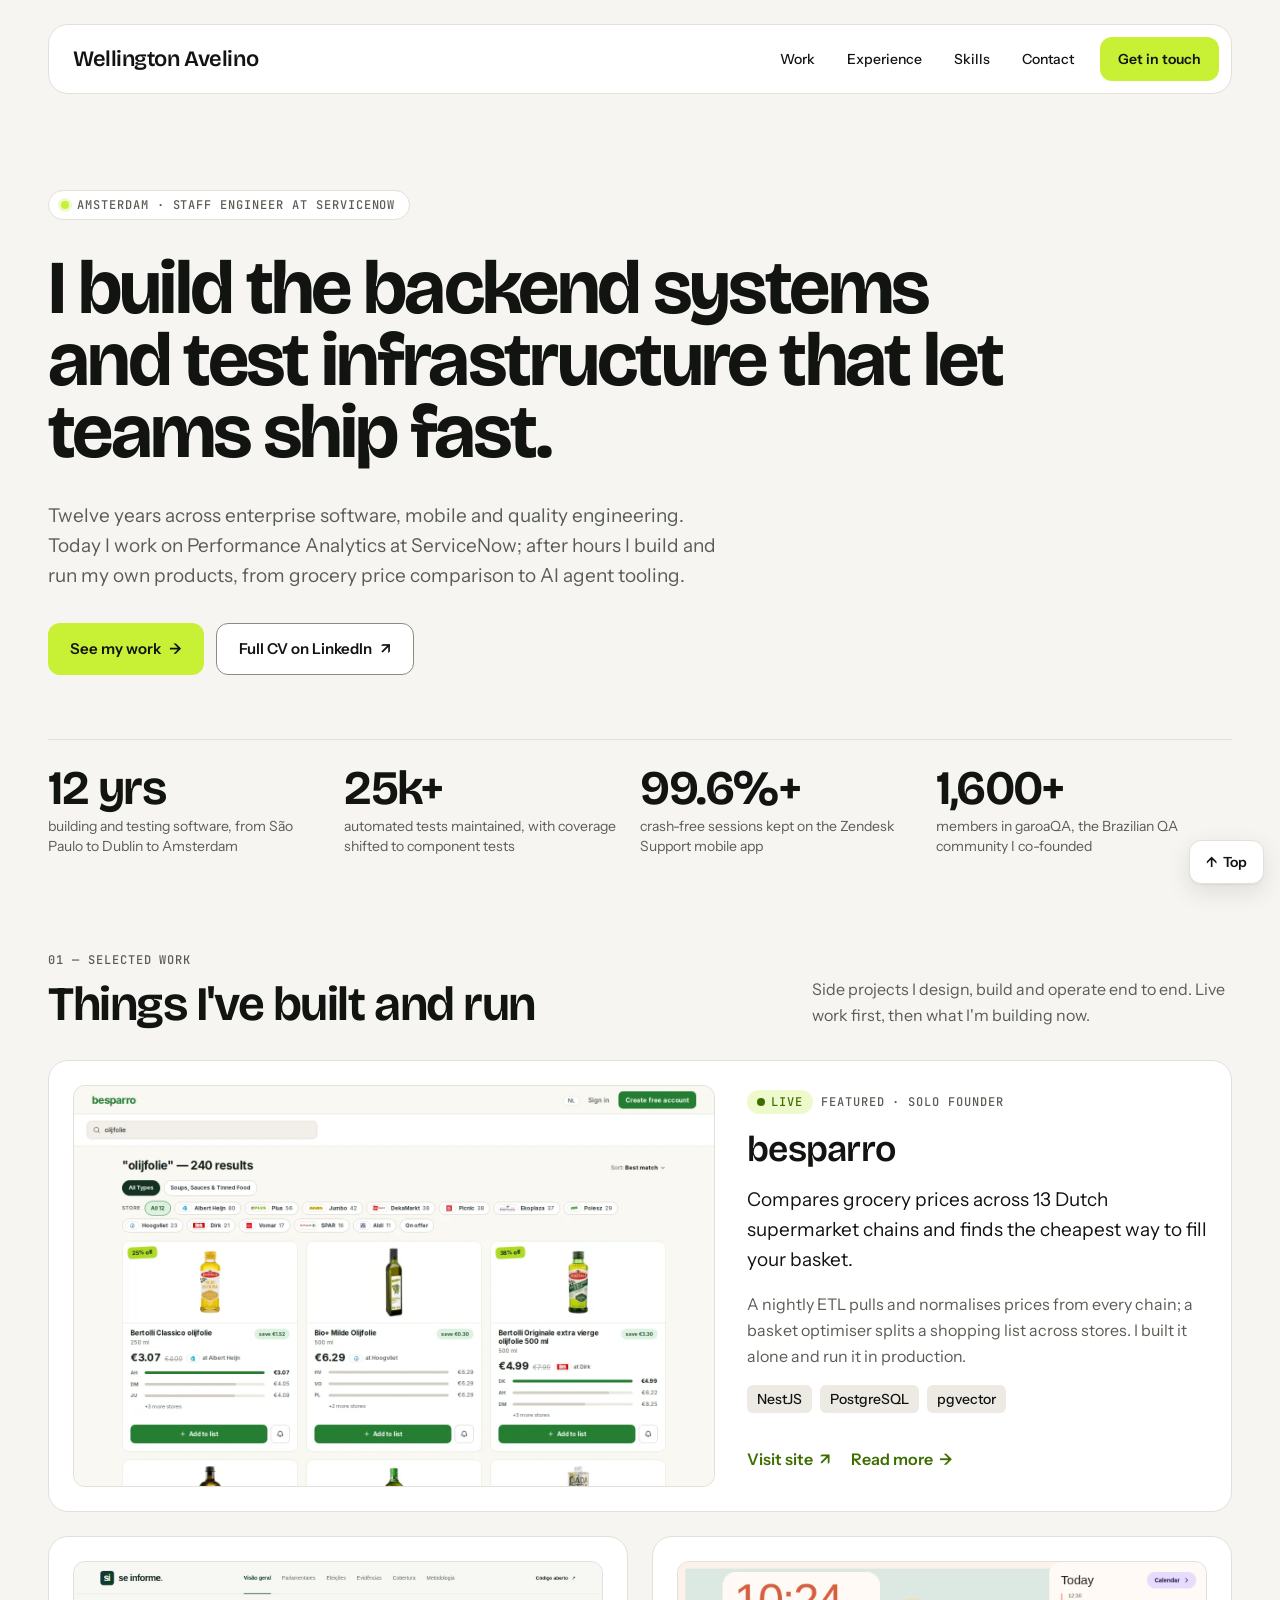
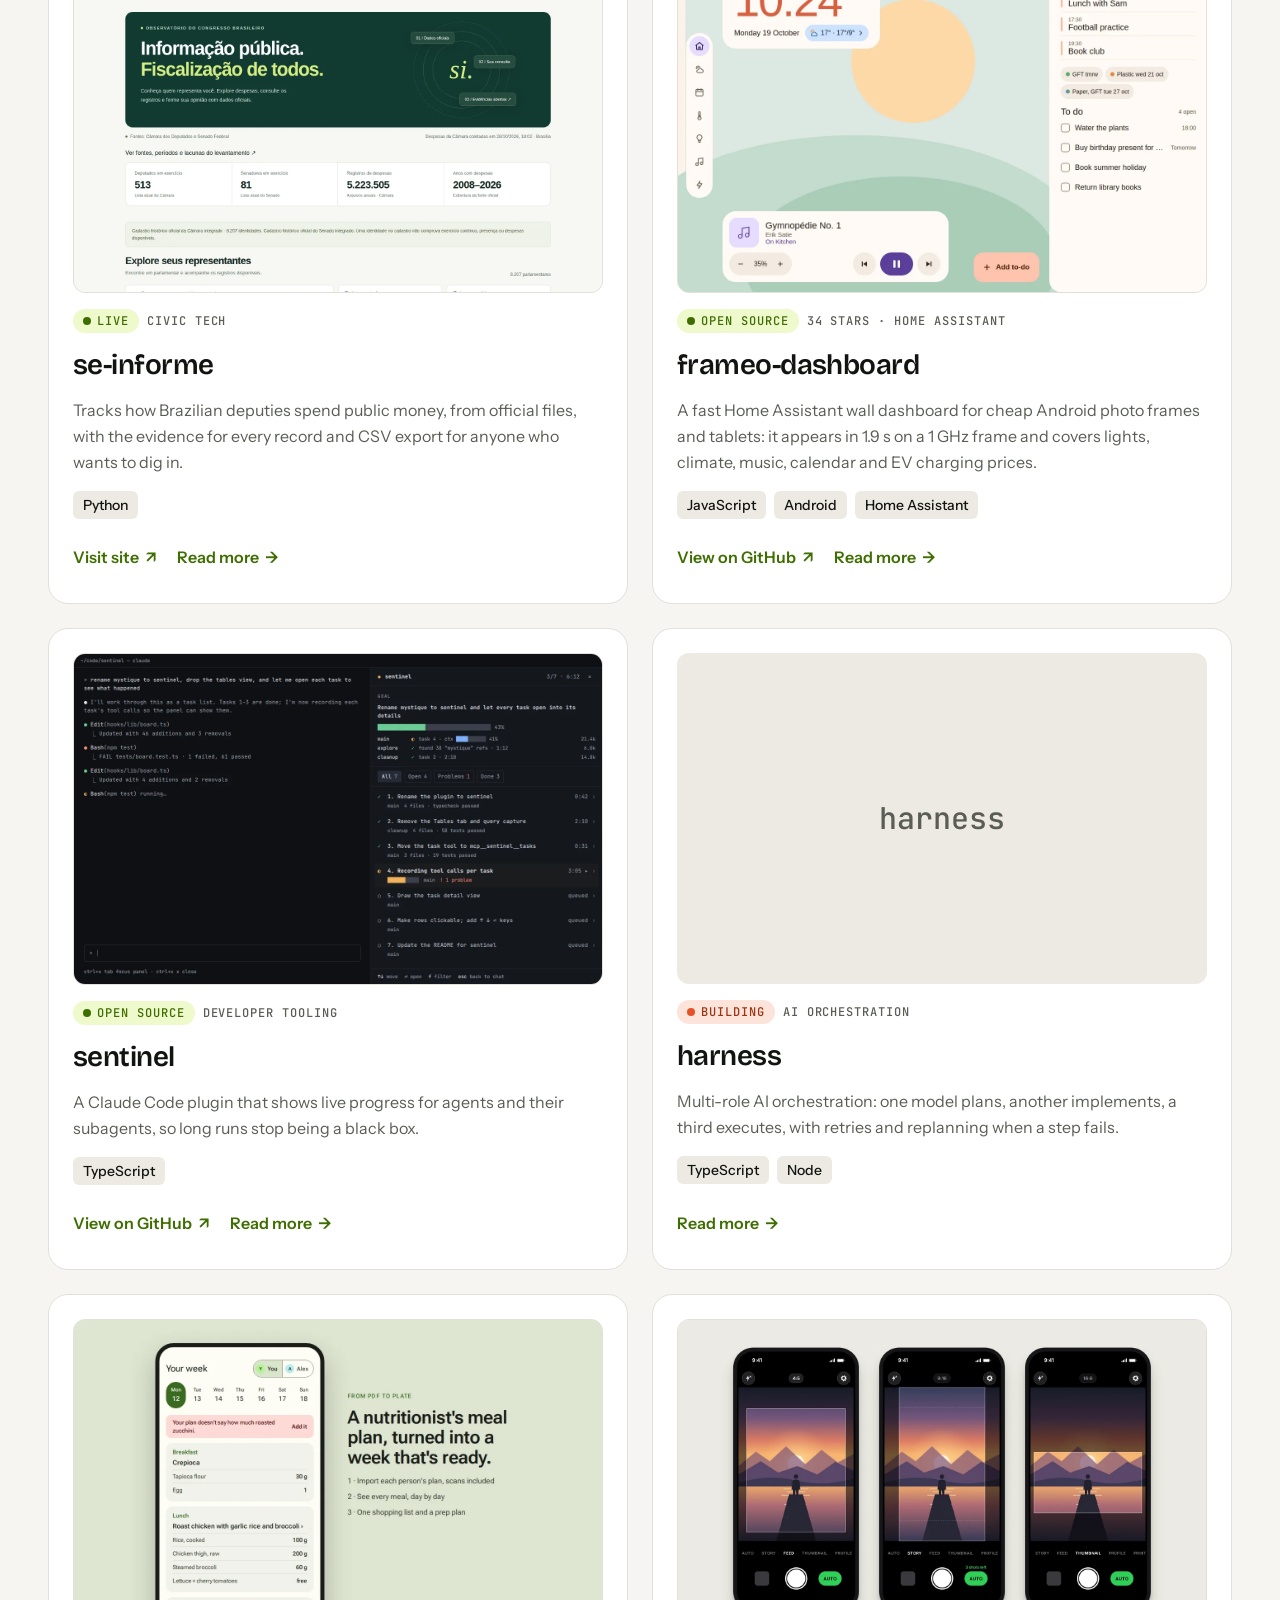
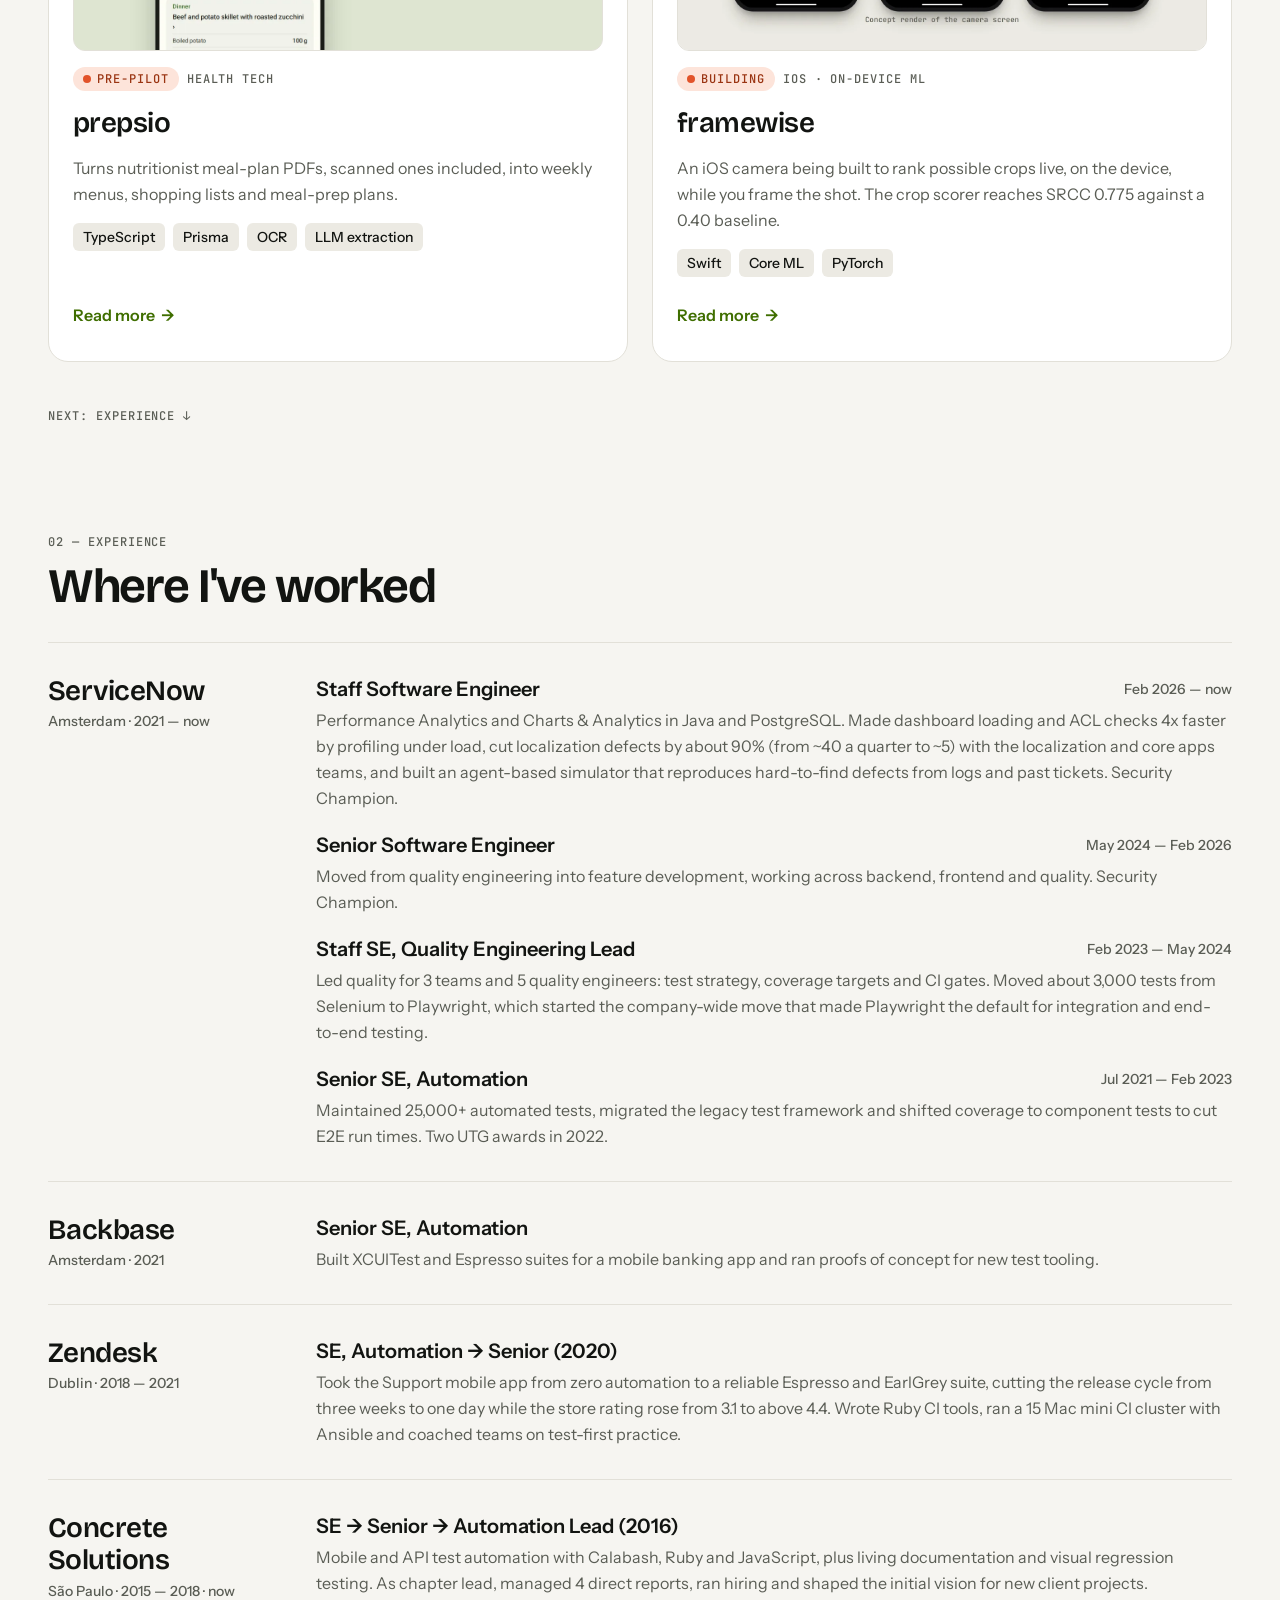
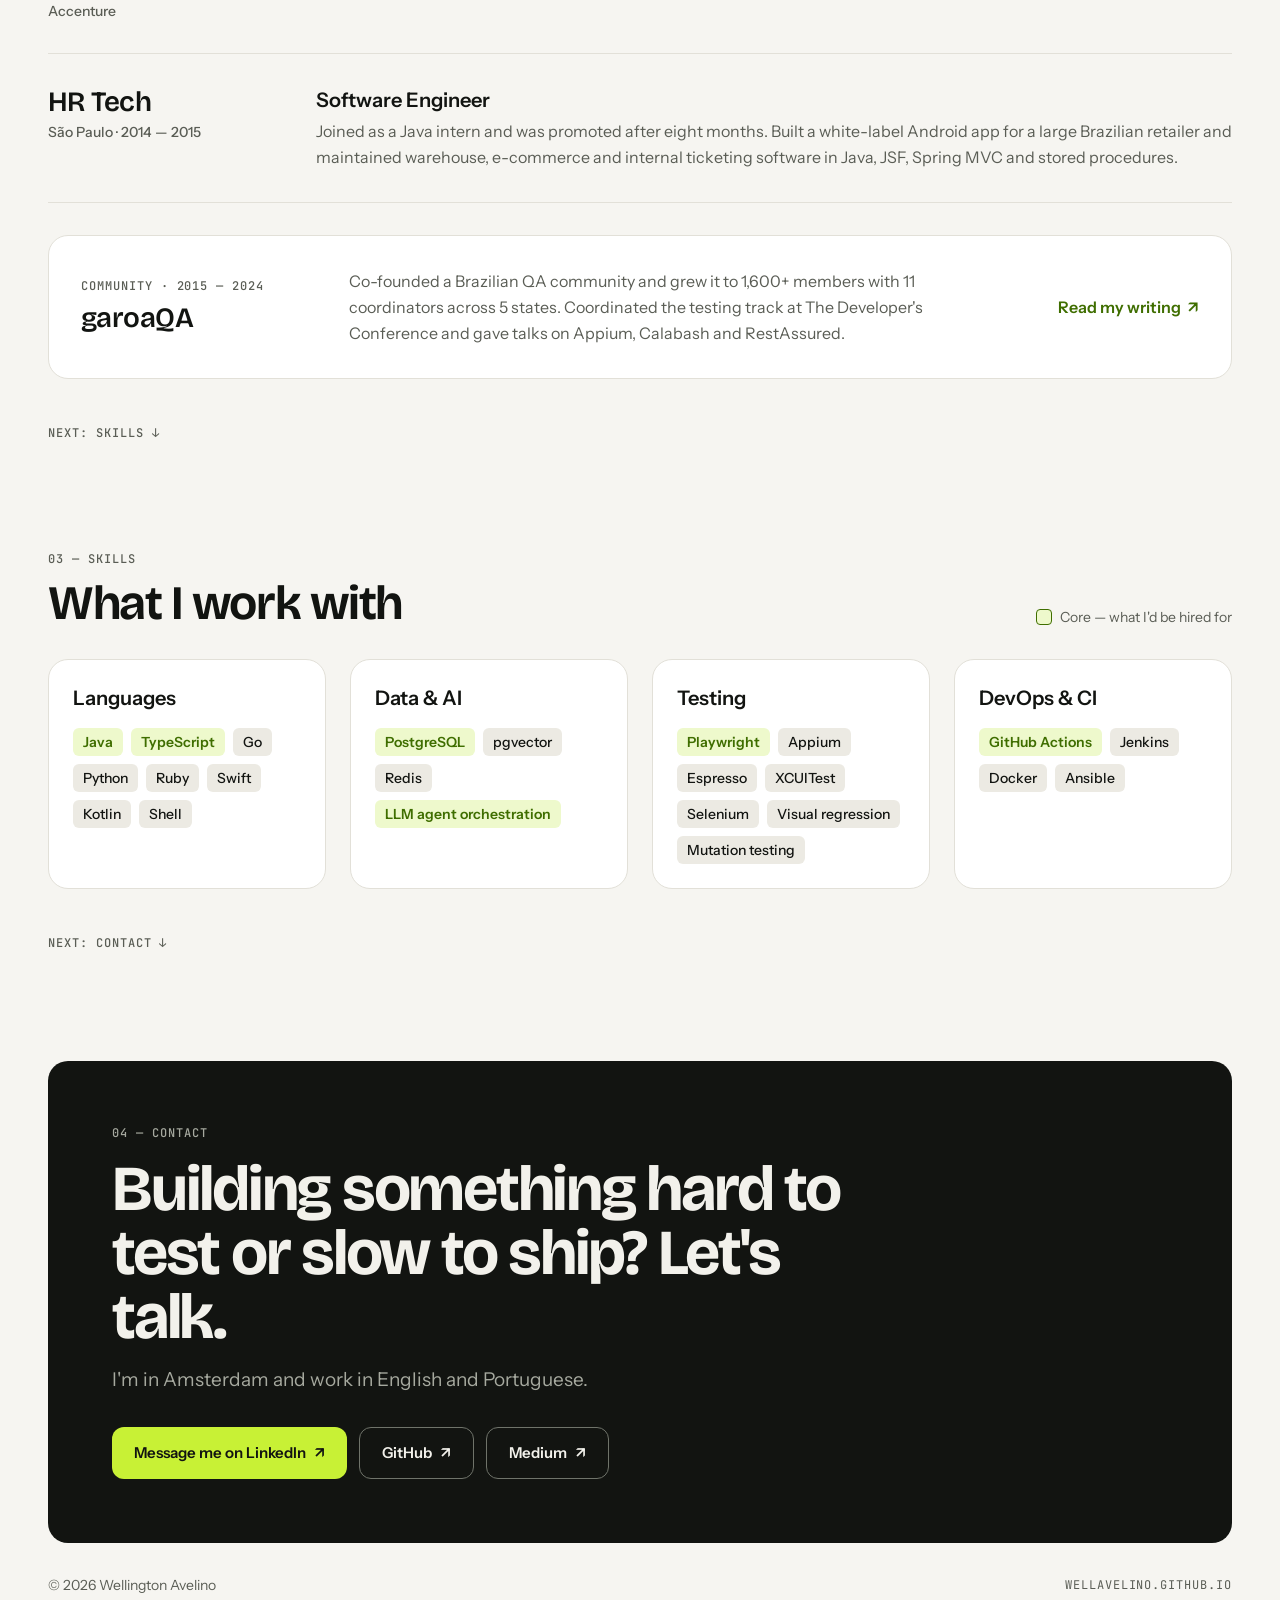
==== commit b6eaaa4e: "Expand experience details and add skill tags Add impact numbers and Security Champion to the experie" ====
--- a/index.html
+++ b/index.html
@@ -244,19 +244,19 @@
 <div class="col" style="flex: 1 1 520px; min-width: 0; display: flex; flex-direction: column; gap: 20px">
 <div style="display: flex; flex-direction: column; gap: 4px">
 <div class="role" style="display: flex; flex-wrap: wrap; justify-content: space-between; gap: 4px 16px"><span style="font-size: 20px; line-height: 28px; font-weight: 600">Staff Software Engineer</span><span style="font-size: 14px; line-height: 28px; font-weight: 500; color: #5a5d55">Feb 2026 — now</span></div>
-<p style="margin: 0; color: #5a5d55">Performance Analytics and Charts &amp; Analytics: dashboards, components and APIs in Java and PostgreSQL, developer-productivity tools and performance fixes.</p>
+<p style="margin: 0; color: #5a5d55">Performance Analytics and Charts &amp; Analytics in Java and PostgreSQL. Made dashboard loading and ACL checks 4x faster by profiling under load, cut localization defects by about 90% (from ~40 a quarter to ~5) with the localization and core apps teams, and built an agent-based simulator that reproduces hard-to-find defects from logs and past tickets. Security Champion.</p>
 </div>
 <div style="display: flex; flex-direction: column; gap: 4px">
 <div class="role" style="display: flex; flex-wrap: wrap; justify-content: space-between; gap: 4px 16px"><span style="font-size: 20px; line-height: 28px; font-weight: 600">Senior Software Engineer</span><span style="font-size: 14px; line-height: 28px; font-weight: 500; color: #5a5d55">May 2024 — Feb 2026</span></div>
-<p style="margin: 0; color: #5a5d55">Moved from quality engineering into feature development.</p>
+<p style="margin: 0; color: #5a5d55">Moved from quality engineering into feature development, working across backend, frontend and quality. Security Champion.</p>
 </div>
 <div style="display: flex; flex-direction: column; gap: 4px">
 <div class="role" style="display: flex; flex-wrap: wrap; justify-content: space-between; gap: 4px 16px"><span style="font-size: 20px; line-height: 28px; font-weight: 600">Staff SE, Quality Engineering Lead</span><span style="font-size: 14px; line-height: 28px; font-weight: 500; color: #5a5d55">Feb 2023 — May 2024</span></div>
-<p style="margin: 0; color: #5a5d55">Led quality for 3 teams and 5 quality engineers: test strategy, coverage targets and CI gates.</p>
+<p style="margin: 0; color: #5a5d55">Led quality for 3 teams and 5 quality engineers: test strategy, coverage targets and CI gates. Moved about 3,000 tests from Selenium to Playwright, which started the company-wide move that made Playwright the default for integration and end-to-end testing.</p>
 </div>
 <div style="display: flex; flex-direction: column; gap: 4px">
 <div class="role" style="display: flex; flex-wrap: wrap; justify-content: space-between; gap: 4px 16px"><span style="font-size: 20px; line-height: 28px; font-weight: 600">Senior SE, Automation</span><span style="font-size: 14px; line-height: 28px; font-weight: 500; color: #5a5d55">Jul 2021 — Feb 2023</span></div>
-<p style="margin: 0; color: #5a5d55">Migrated the legacy test framework and shifted coverage to component tests to cut E2E run times. Two UTG awards in 2022.</p>
+<p style="margin: 0; color: #5a5d55">Maintained 25,000+ automated tests, migrated the legacy test framework and shifted coverage to component tests to cut E2E run times. Two UTG awards in 2022.</p>
 </div>
 </div>
 </div>
@@ -281,7 +281,7 @@
 </div>
 <div class="col" style="flex: 1 1 520px; min-width: 0; display: flex; flex-direction: column; gap: 4px">
 <span style="font-size: 20px; line-height: 28px; font-weight: 600">SE, Automation → Senior (2020)</span>
-<p style="margin: 0; color: #5a5d55">Built Espresso and EarlGrey suites for the Support mobile app, wrote Ruby CI tools, ran Ansible for CI machines, owned regression cycles and coached teams on test-first practice.</p>
+<p style="margin: 0; color: #5a5d55">Took the Support mobile app from zero automation to a reliable Espresso and EarlGrey suite, cutting the release cycle from three weeks to one day while the store rating rose from 3.1 to above 4.4. Wrote Ruby CI tools, ran a 15 Mac mini CI cluster with Ansible and coached teams on test-first practice.</p>
 </div>
 </div>
 
@@ -293,7 +293,7 @@
 </div>
 <div class="col" style="flex: 1 1 520px; min-width: 0; display: flex; flex-direction: column; gap: 4px">
 <span style="font-size: 20px; line-height: 28px; font-weight: 600">SE → Senior → Automation Lead (2016)</span>
-<p style="margin: 0; color: #5a5d55">Mobile and API test automation with Calabash, Ruby and JavaScript, plus living documentation and visual regression testing.</p>
+<p style="margin: 0; color: #5a5d55">Mobile and API test automation with Calabash, Ruby and JavaScript, plus living documentation and visual regression testing. As chapter lead, managed 4 direct reports, ran hiring and shaped the initial vision for new client projects.</p>
 </div>
 </div>
 
@@ -305,7 +305,7 @@
 </div>
 <div class="col" style="flex: 1 1 520px; min-width: 0; display: flex; flex-direction: column; gap: 4px">
 <span style="font-size: 20px; line-height: 28px; font-weight: 600">Software Engineer</span>
-<p style="margin: 0; color: #5a5d55">An Android app, warehouse software and e-commerce, in Java and JavaScript.</p>
+<p style="margin: 0; color: #5a5d55">Joined as a Java intern and was promoted after eight months. Built a white-label Android app for a large Brazilian retailer and maintained warehouse, e-commerce and internal ticketing software in Java, JSF, Spring MVC and stored procedures.</p>
 </div>
 </div>
 
@@ -343,6 +343,7 @@
 <span style="background: #eceae3; border-radius: 6px; padding: 4px 10px; font-size: 14px; line-height: 20px; font-weight: 500">Ruby</span>
 <span style="background: #eceae3; border-radius: 6px; padding: 4px 10px; font-size: 14px; line-height: 20px; font-weight: 500">Swift</span>
 <span style="background: #eceae3; border-radius: 6px; padding: 4px 10px; font-size: 14px; line-height: 20px; font-weight: 500">Kotlin</span>
+<span style="background: #eceae3; border-radius: 6px; padding: 4px 10px; font-size: 14px; line-height: 20px; font-weight: 500">Shell</span>
 </div>
 </div>
 <div style="background: #ffffff; border: 1px solid #e2e0d8; border-radius: 20px; padding: 24px; display: flex; flex-direction: column; gap: 16px">
@@ -361,6 +362,9 @@
 <span style="background: #eceae3; border-radius: 6px; padding: 4px 10px; font-size: 14px; line-height: 20px; font-weight: 500">Appium</span>
 <span style="background: #eceae3; border-radius: 6px; padding: 4px 10px; font-size: 14px; line-height: 20px; font-weight: 500">Espresso</span>
 <span style="background: #eceae3; border-radius: 6px; padding: 4px 10px; font-size: 14px; line-height: 20px; font-weight: 500">XCUITest</span>
+<span style="background: #eceae3; border-radius: 6px; padding: 4px 10px; font-size: 14px; line-height: 20px; font-weight: 500">Selenium</span>
+<span style="background: #eceae3; border-radius: 6px; padding: 4px 10px; font-size: 14px; line-height: 20px; font-weight: 500">Visual regression</span>
+<span style="background: #eceae3; border-radius: 6px; padding: 4px 10px; font-size: 14px; line-height: 20px; font-weight: 500">Mutation testing</span>
 </div>
 </div>
 <div style="background: #ffffff; border: 1px solid #e2e0d8; border-radius: 20px; padding: 24px; display: flex; flex-direction: column; gap: 16px">
--- a/assets/site.css
+++ b/assets/site.css
@@ -19,7 +19,7 @@
 
 /* Below this width the fixed label column no longer fits beside the text. */
 @media (max-width:960px){
-  .col{flex:1 1 100%!important;max-width:none!important}
+  .col{flex:1 1 100%!important}
   .stats{grid-template-columns:1fr 1fr!important}
   .stats>div:nth-child(odd):last-child{grid-column:1/-1}
 }
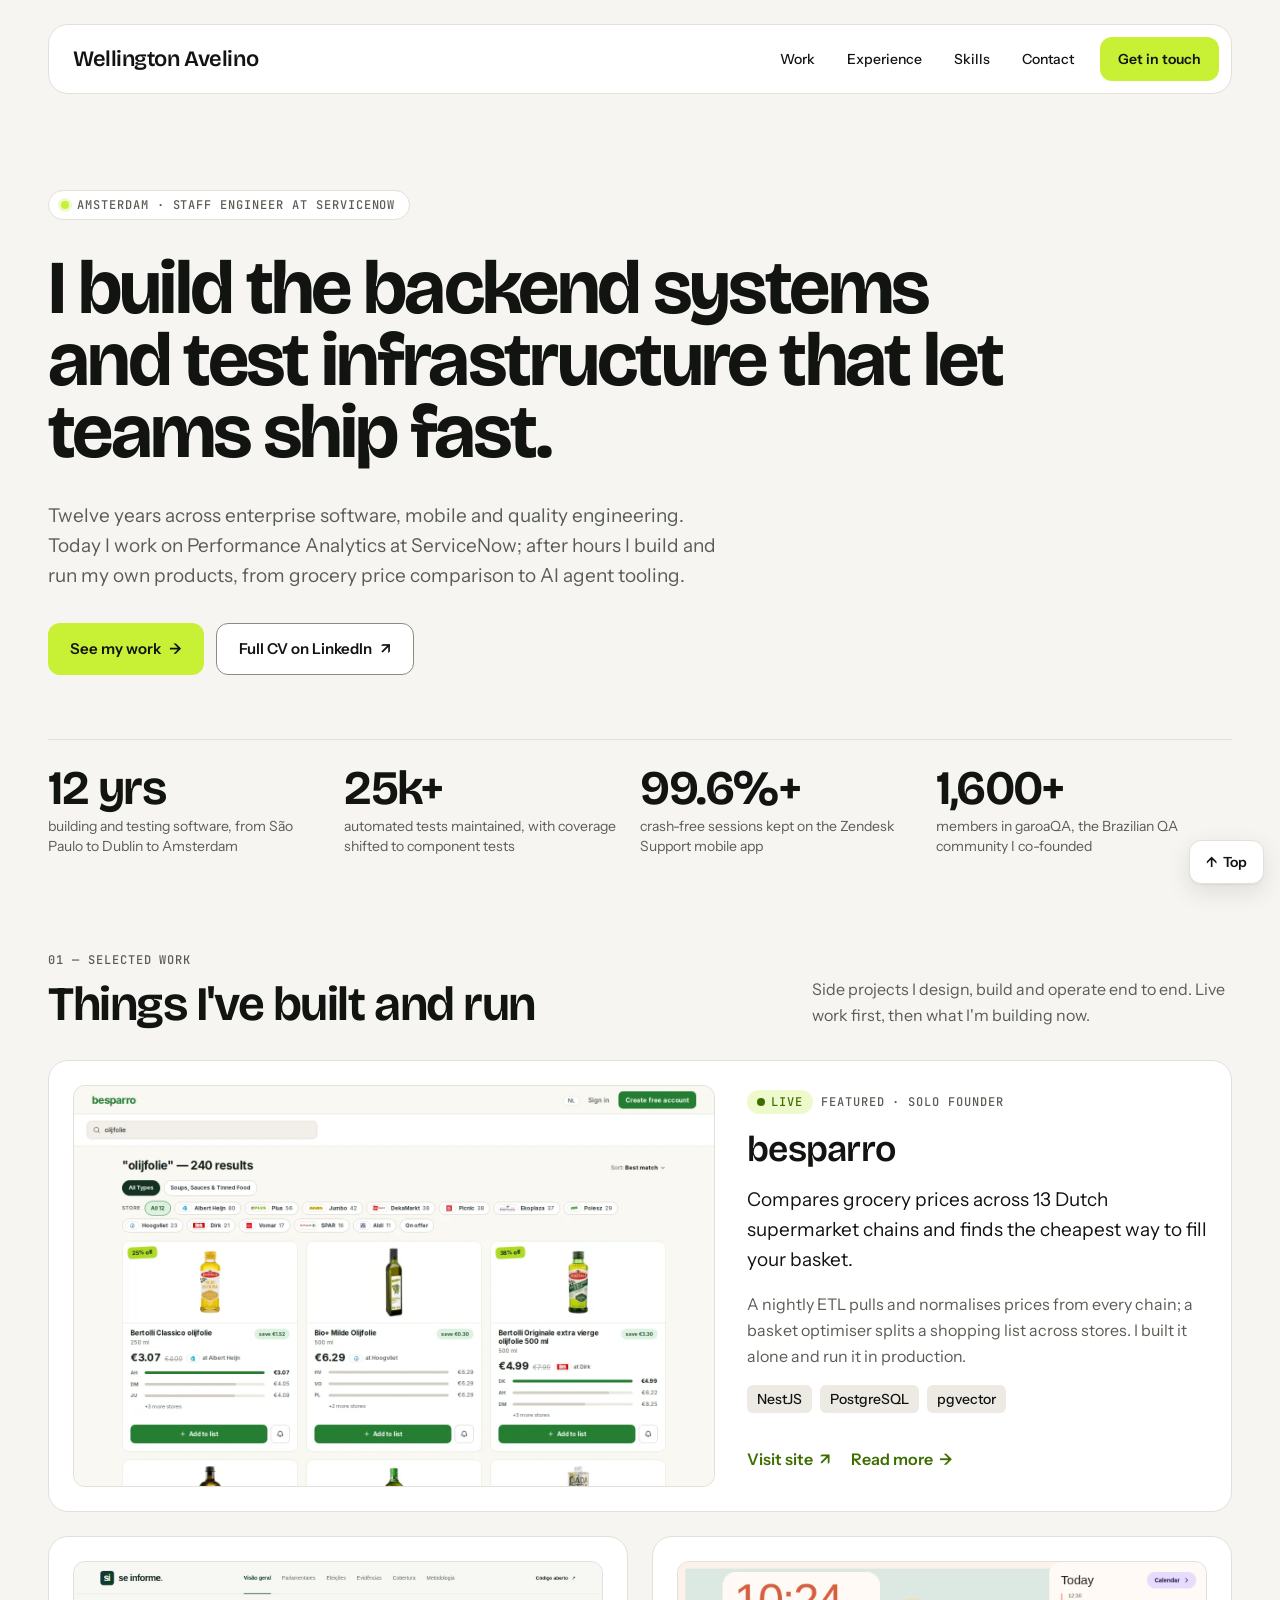
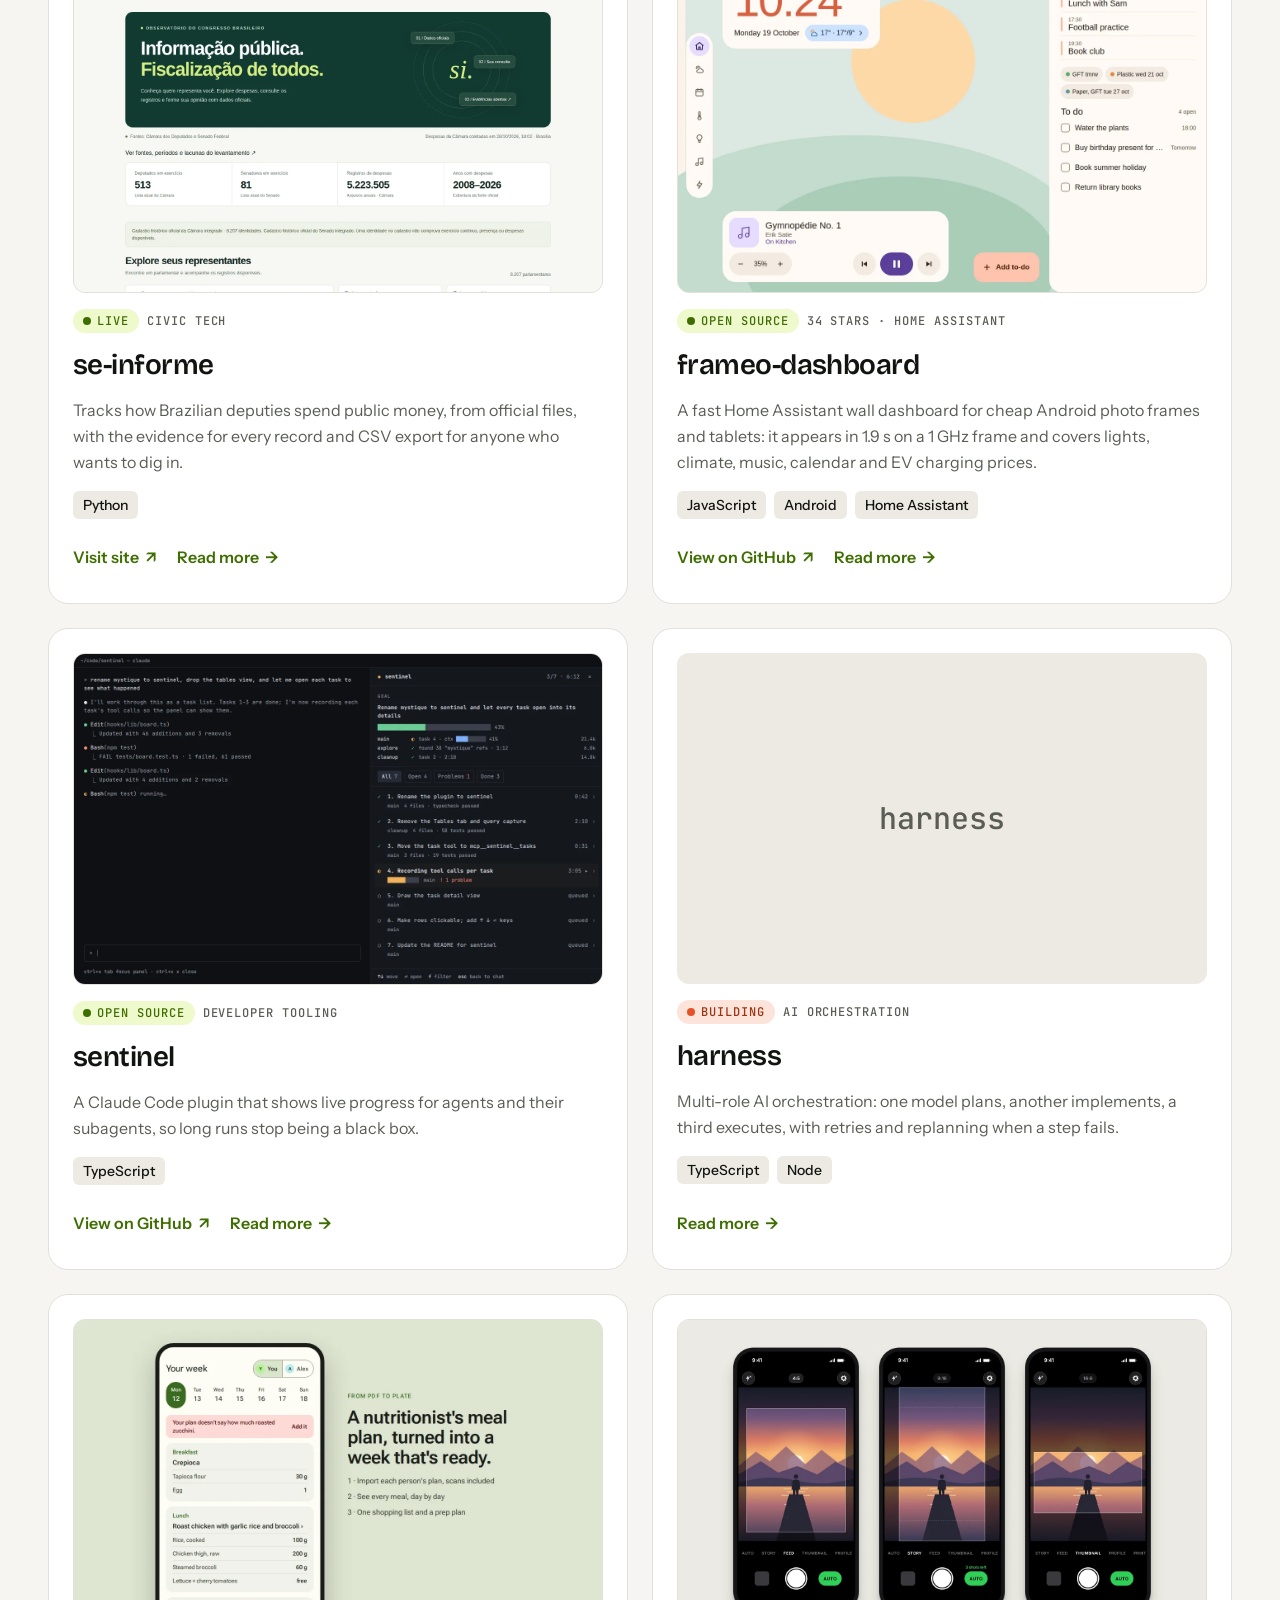
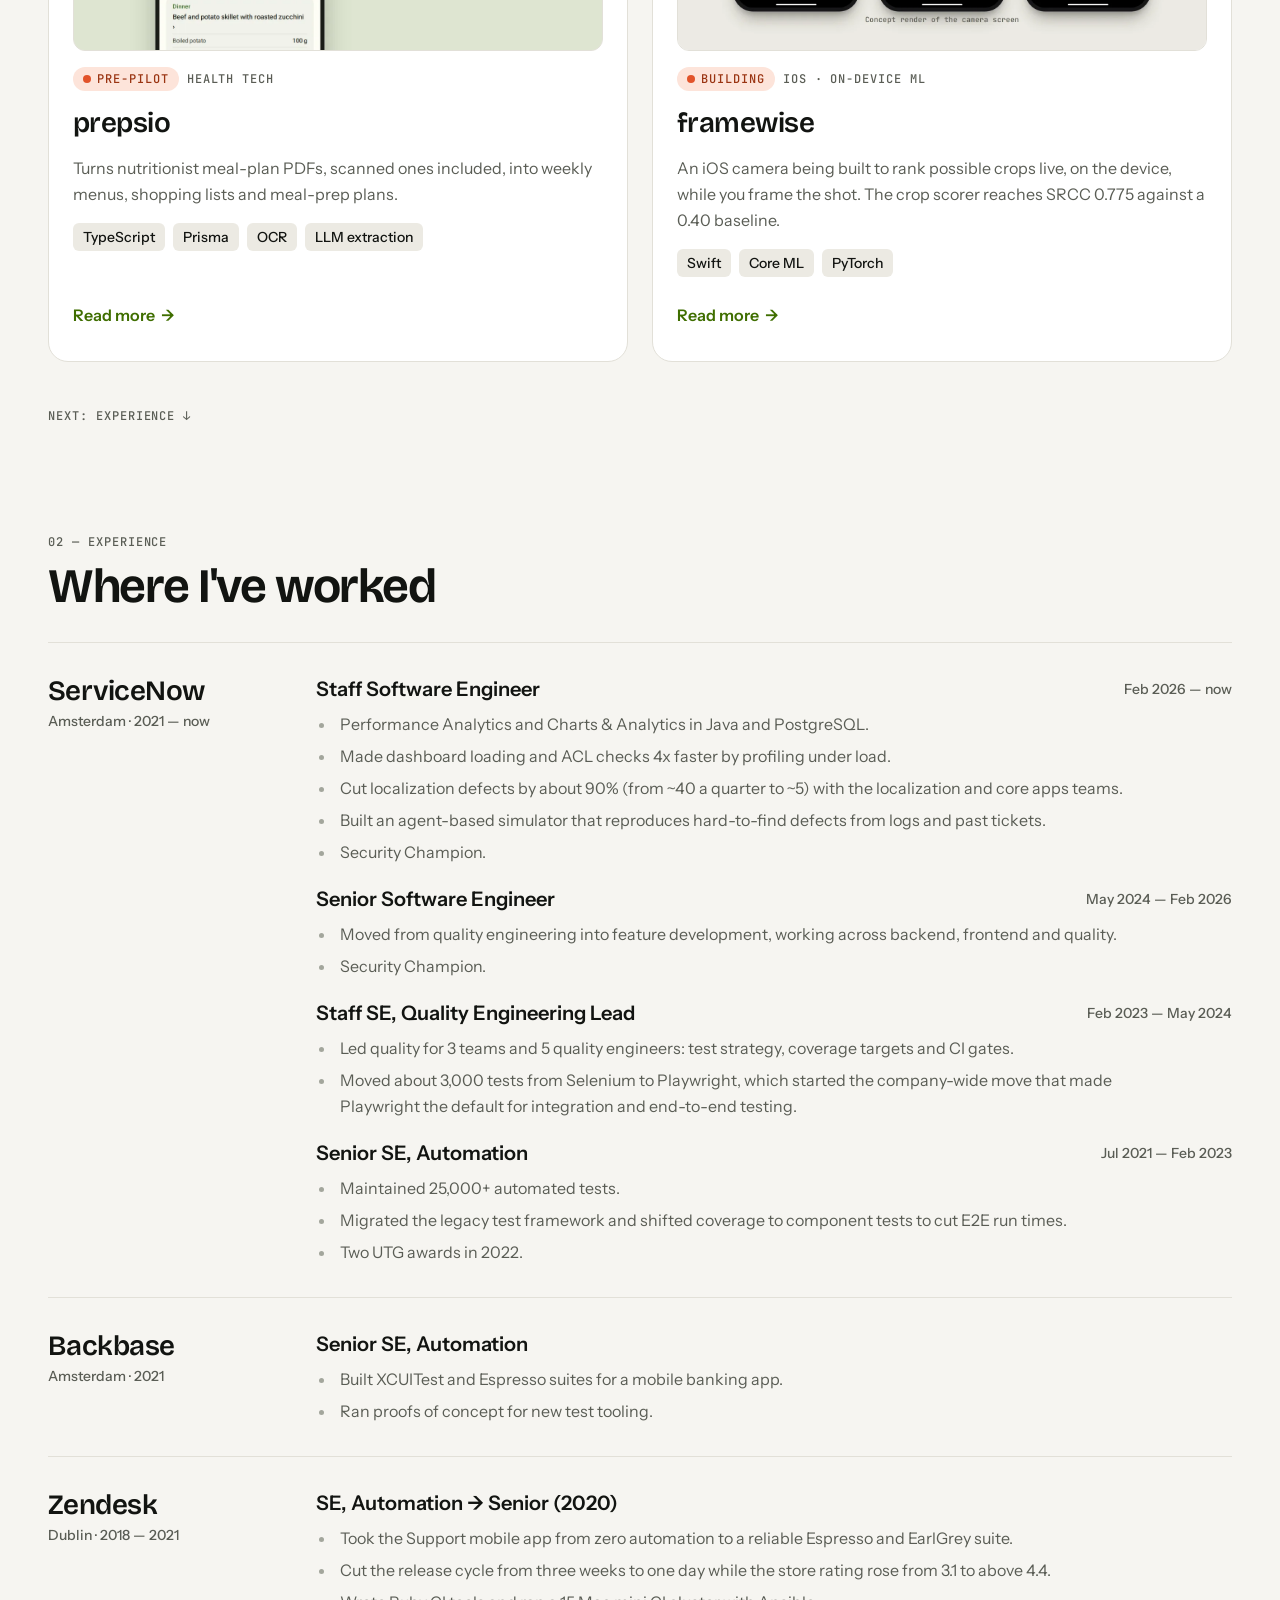
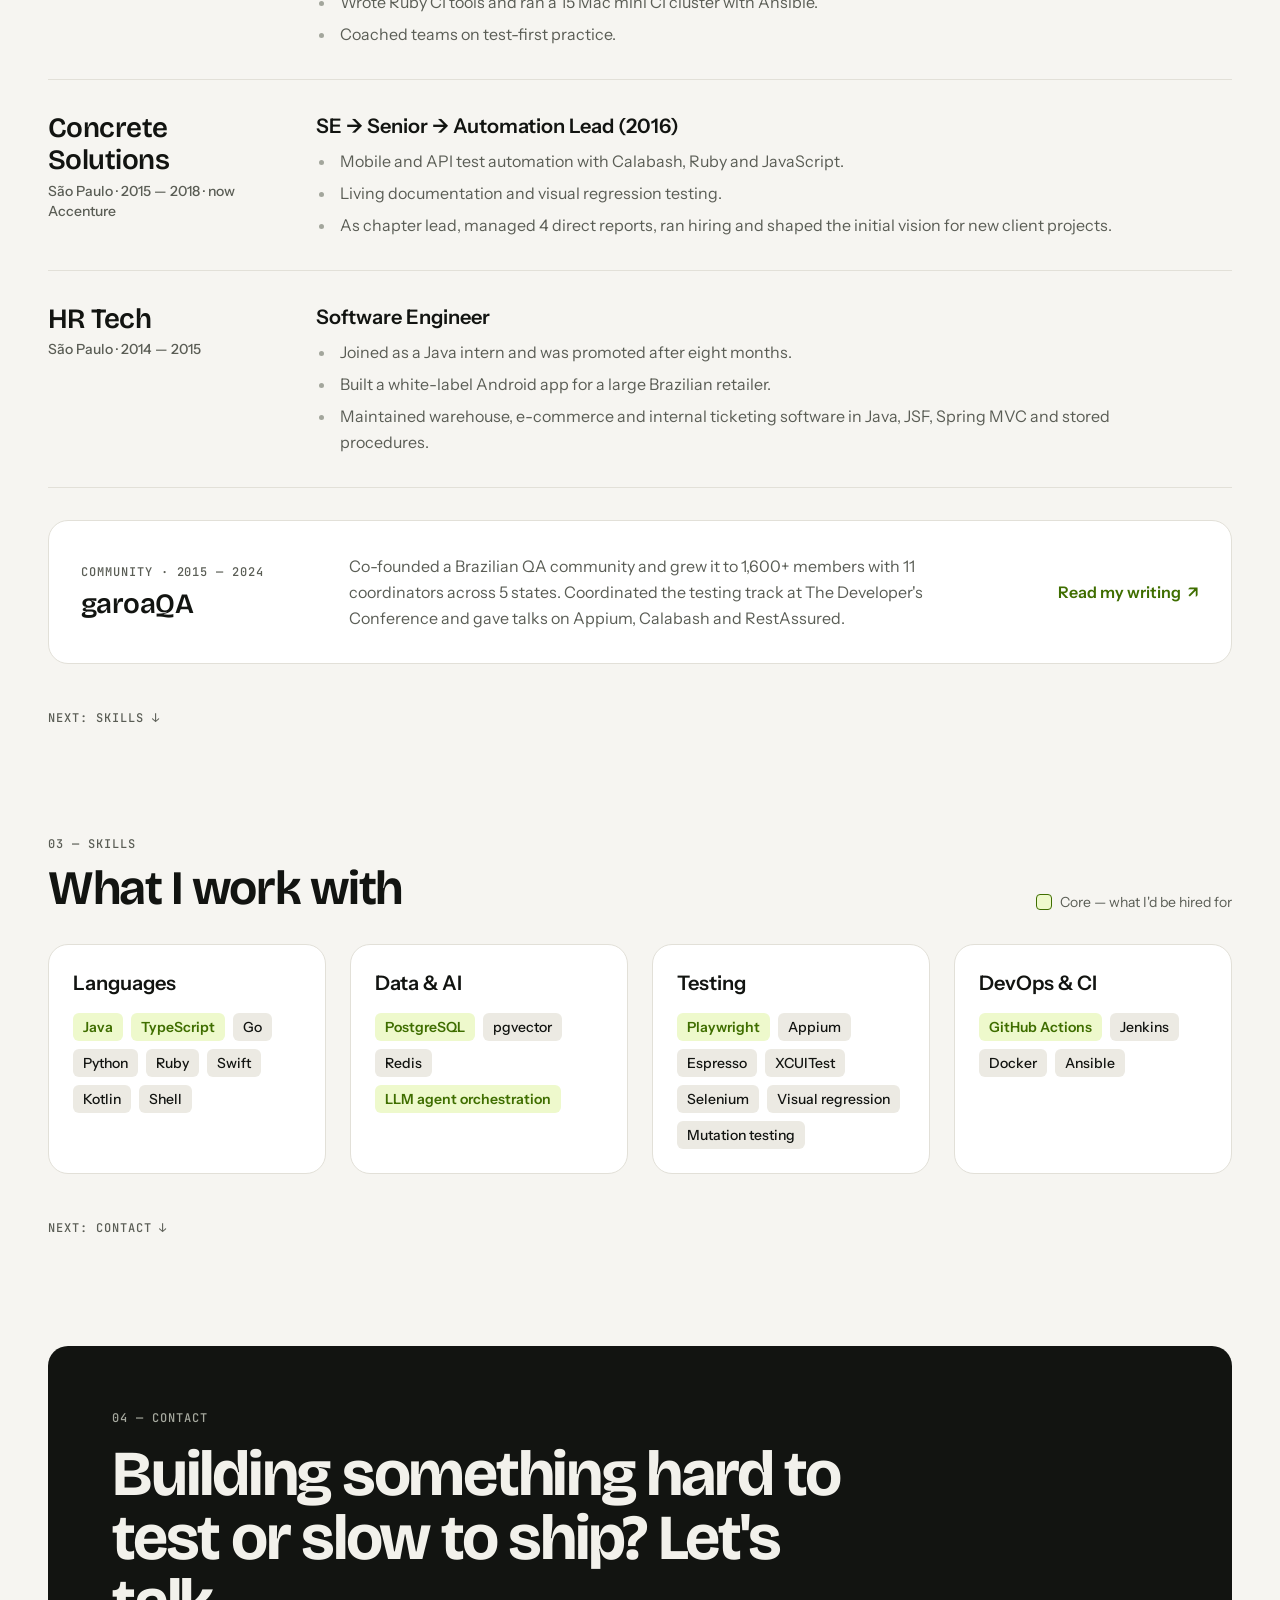
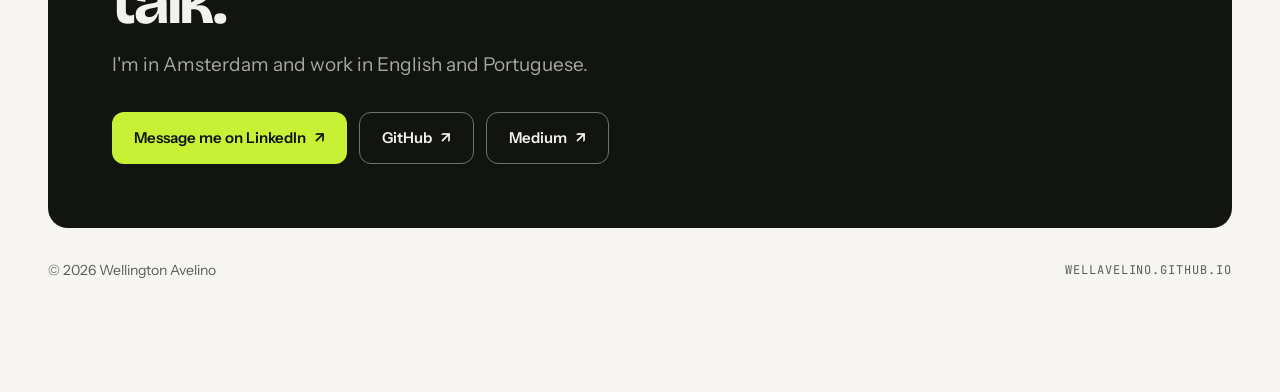
==== commit 26f7ee37: "Split experience descriptions into one point per line Each role's paragraph becomes a short bullet l" ====
--- a/index.html
+++ b/index.html
@@ -244,19 +244,35 @@
 <div class="col" style="flex: 1 1 520px; min-width: 0; display: flex; flex-direction: column; gap: 20px">
 <div style="display: flex; flex-direction: column; gap: 4px">
 <div class="role" style="display: flex; flex-wrap: wrap; justify-content: space-between; gap: 4px 16px"><span style="font-size: 20px; line-height: 28px; font-weight: 600">Staff Software Engineer</span><span style="font-size: 14px; line-height: 28px; font-weight: 500; color: #5a5d55">Feb 2026 — now</span></div>
-<p style="margin: 0; color: #5a5d55">Performance Analytics and Charts &amp; Analytics in Java and PostgreSQL. Made dashboard loading and ACL checks 4x faster by profiling under load, cut localization defects by about 90% (from ~40 a quarter to ~5) with the localization and core apps teams, and built an agent-based simulator that reproduces hard-to-find defects from logs and past tickets. Security Champion.</p>
+<ul class="pts">
+<li>Performance Analytics and Charts &amp; Analytics in Java and PostgreSQL.</li>
+<li>Made dashboard loading and ACL checks 4x faster by profiling under load.</li>
+<li>Cut localization defects by about 90% (from ~40 a quarter to ~5) with the localization and core apps teams.</li>
+<li>Built an agent-based simulator that reproduces hard-to-find defects from logs and past tickets.</li>
+<li>Security Champion.</li>
+</ul>
 </div>
 <div style="display: flex; flex-direction: column; gap: 4px">
 <div class="role" style="display: flex; flex-wrap: wrap; justify-content: space-between; gap: 4px 16px"><span style="font-size: 20px; line-height: 28px; font-weight: 600">Senior Software Engineer</span><span style="font-size: 14px; line-height: 28px; font-weight: 500; color: #5a5d55">May 2024 — Feb 2026</span></div>
-<p style="margin: 0; color: #5a5d55">Moved from quality engineering into feature development, working across backend, frontend and quality. Security Champion.</p>
+<ul class="pts">
+<li>Moved from quality engineering into feature development, working across backend, frontend and quality.</li>
+<li>Security Champion.</li>
+</ul>
 </div>
 <div style="display: flex; flex-direction: column; gap: 4px">
 <div class="role" style="display: flex; flex-wrap: wrap; justify-content: space-between; gap: 4px 16px"><span style="font-size: 20px; line-height: 28px; font-weight: 600">Staff SE, Quality Engineering Lead</span><span style="font-size: 14px; line-height: 28px; font-weight: 500; color: #5a5d55">Feb 2023 — May 2024</span></div>
-<p style="margin: 0; color: #5a5d55">Led quality for 3 teams and 5 quality engineers: test strategy, coverage targets and CI gates. Moved about 3,000 tests from Selenium to Playwright, which started the company-wide move that made Playwright the default for integration and end-to-end testing.</p>
+<ul class="pts">
+<li>Led quality for 3 teams and 5 quality engineers: test strategy, coverage targets and CI gates.</li>
+<li>Moved about 3,000 tests from Selenium to Playwright, which started the company-wide move that made Playwright the default for integration and end-to-end testing.</li>
+</ul>
 </div>
 <div style="display: flex; flex-direction: column; gap: 4px">
 <div class="role" style="display: flex; flex-wrap: wrap; justify-content: space-between; gap: 4px 16px"><span style="font-size: 20px; line-height: 28px; font-weight: 600">Senior SE, Automation</span><span style="font-size: 14px; line-height: 28px; font-weight: 500; color: #5a5d55">Jul 2021 — Feb 2023</span></div>
-<p style="margin: 0; color: #5a5d55">Maintained 25,000+ automated tests, migrated the legacy test framework and shifted coverage to component tests to cut E2E run times. Two UTG awards in 2022.</p>
+<ul class="pts">
+<li>Maintained 25,000+ automated tests.</li>
+<li>Migrated the legacy test framework and shifted coverage to component tests to cut E2E run times.</li>
+<li>Two UTG awards in 2022.</li>
+</ul>
 </div>
 </div>
 </div>
@@ -269,7 +285,10 @@
 </div>
 <div class="col" style="flex: 1 1 520px; min-width: 0; display: flex; flex-direction: column; gap: 4px">
 <span style="font-size: 20px; line-height: 28px; font-weight: 600">Senior SE, Automation</span>
-<p style="margin: 0; color: #5a5d55">Built XCUITest and Espresso suites for a mobile banking app and ran proofs of concept for new test tooling.</p>
+<ul class="pts">
+<li>Built XCUITest and Espresso suites for a mobile banking app.</li>
+<li>Ran proofs of concept for new test tooling.</li>
+</ul>
 </div>
 </div>
 
@@ -281,7 +300,12 @@
 </div>
 <div class="col" style="flex: 1 1 520px; min-width: 0; display: flex; flex-direction: column; gap: 4px">
 <span style="font-size: 20px; line-height: 28px; font-weight: 600">SE, Automation → Senior (2020)</span>
-<p style="margin: 0; color: #5a5d55">Took the Support mobile app from zero automation to a reliable Espresso and EarlGrey suite, cutting the release cycle from three weeks to one day while the store rating rose from 3.1 to above 4.4. Wrote Ruby CI tools, ran a 15 Mac mini CI cluster with Ansible and coached teams on test-first practice.</p>
+<ul class="pts">
+<li>Took the Support mobile app from zero automation to a reliable Espresso and EarlGrey suite.</li>
+<li>Cut the release cycle from three weeks to one day while the store rating rose from 3.1 to above 4.4.</li>
+<li>Wrote Ruby CI tools and ran a 15 Mac mini CI cluster with Ansible.</li>
+<li>Coached teams on test-first practice.</li>
+</ul>
 </div>
 </div>
 
@@ -293,7 +317,11 @@
 </div>
 <div class="col" style="flex: 1 1 520px; min-width: 0; display: flex; flex-direction: column; gap: 4px">
 <span style="font-size: 20px; line-height: 28px; font-weight: 600">SE → Senior → Automation Lead (2016)</span>
-<p style="margin: 0; color: #5a5d55">Mobile and API test automation with Calabash, Ruby and JavaScript, plus living documentation and visual regression testing. As chapter lead, managed 4 direct reports, ran hiring and shaped the initial vision for new client projects.</p>
+<ul class="pts">
+<li>Mobile and API test automation with Calabash, Ruby and JavaScript.</li>
+<li>Living documentation and visual regression testing.</li>
+<li>As chapter lead, managed 4 direct reports, ran hiring and shaped the initial vision for new client projects.</li>
+</ul>
 </div>
 </div>
 
@@ -305,7 +333,11 @@
 </div>
 <div class="col" style="flex: 1 1 520px; min-width: 0; display: flex; flex-direction: column; gap: 4px">
 <span style="font-size: 20px; line-height: 28px; font-weight: 600">Software Engineer</span>
-<p style="margin: 0; color: #5a5d55">Joined as a Java intern and was promoted after eight months. Built a white-label Android app for a large Brazilian retailer and maintained warehouse, e-commerce and internal ticketing software in Java, JSF, Spring MVC and stored procedures.</p>
+<ul class="pts">
+<li>Joined as a Java intern and was promoted after eight months.</li>
+<li>Built a white-label Android app for a large Brazilian retailer.</li>
+<li>Maintained warehouse, e-commerce and internal ticketing software in Java, JSF, Spring MVC and stored procedures.</li>
+</ul>
 </div>
 </div>
 
--- a/assets/site.css
+++ b/assets/site.css
@@ -63,3 +63,8 @@
   .nav-brand{font-size:16px!important}
   .nav-cta{padding:10px!important}
 }
+
+/* Experience highlights: one point per line, short measure for easy scanning. */
+.pts{margin:4px 0 0;padding-left:20px;max-width:72ch;color:#5a5d55;display:flex;flex-direction:column;gap:6px}
+.pts li{padding-left:4px}
+.pts li::marker{color:#a3a69c}
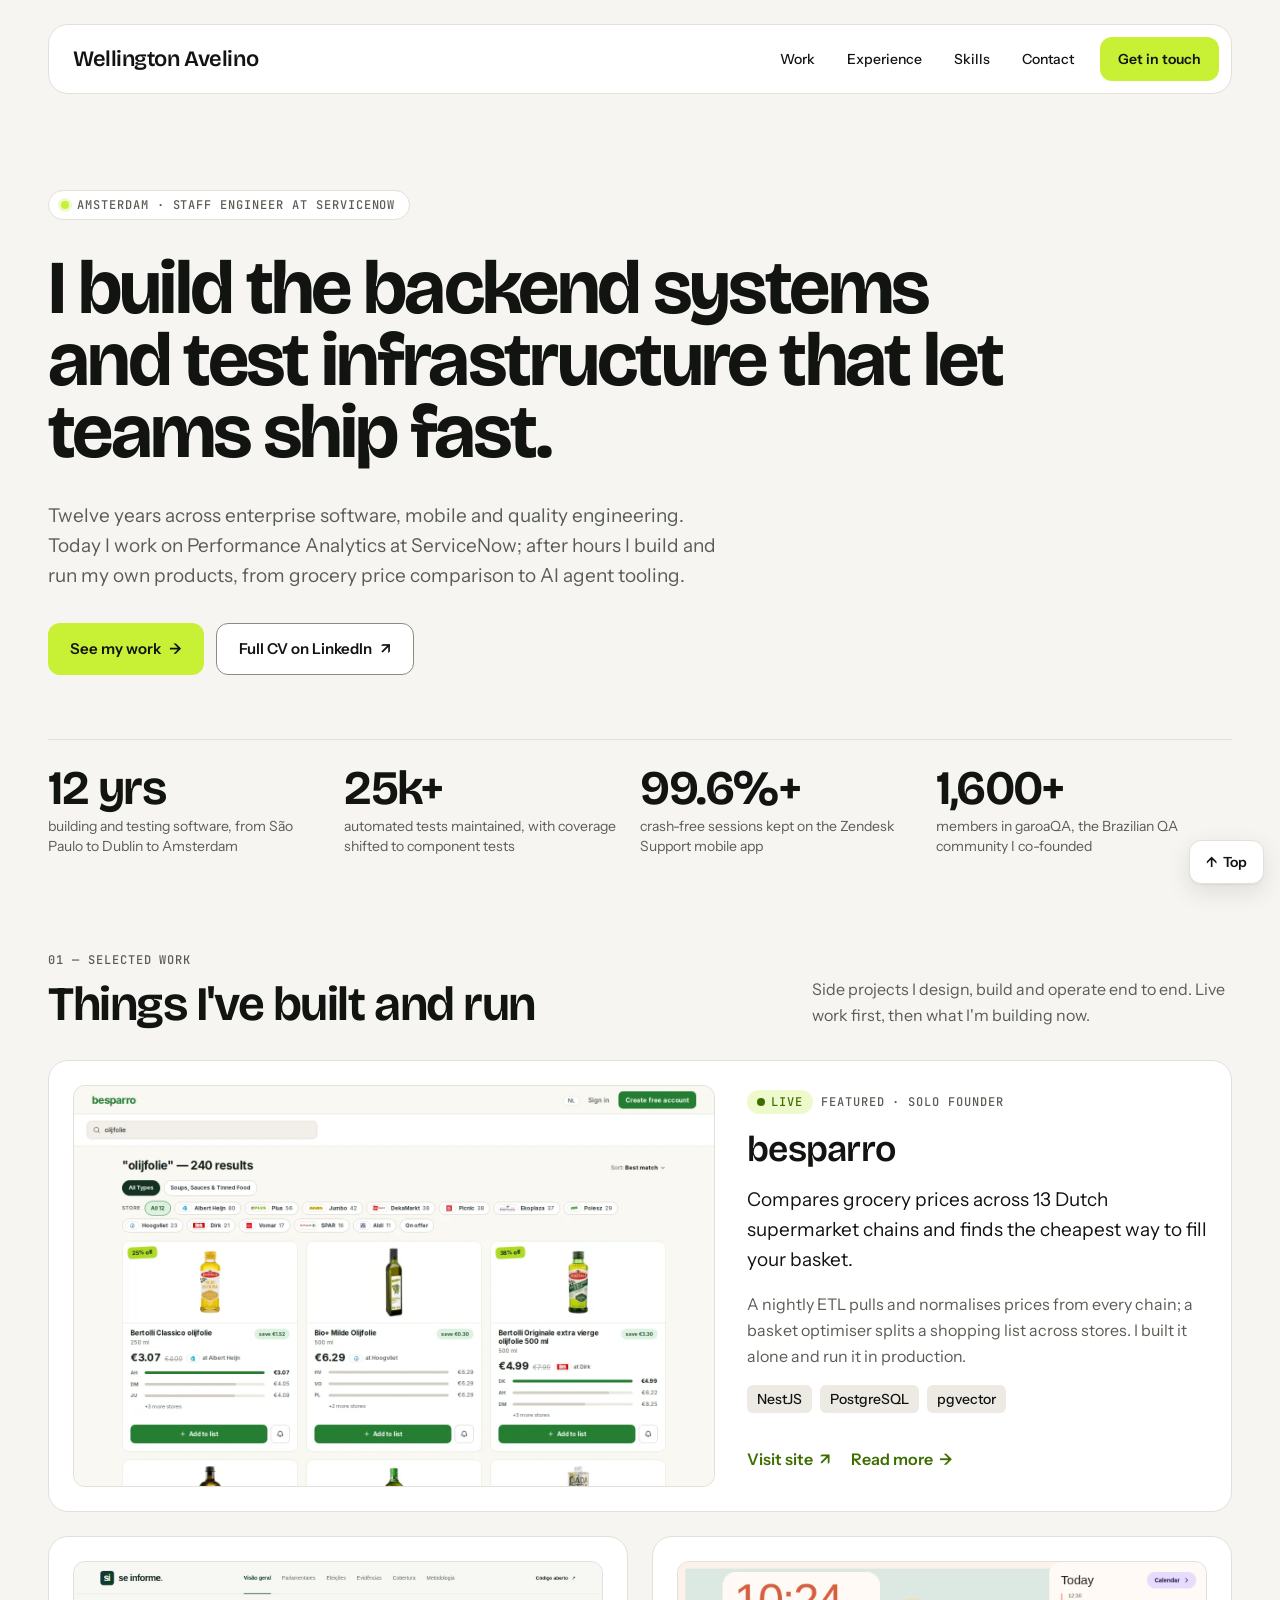
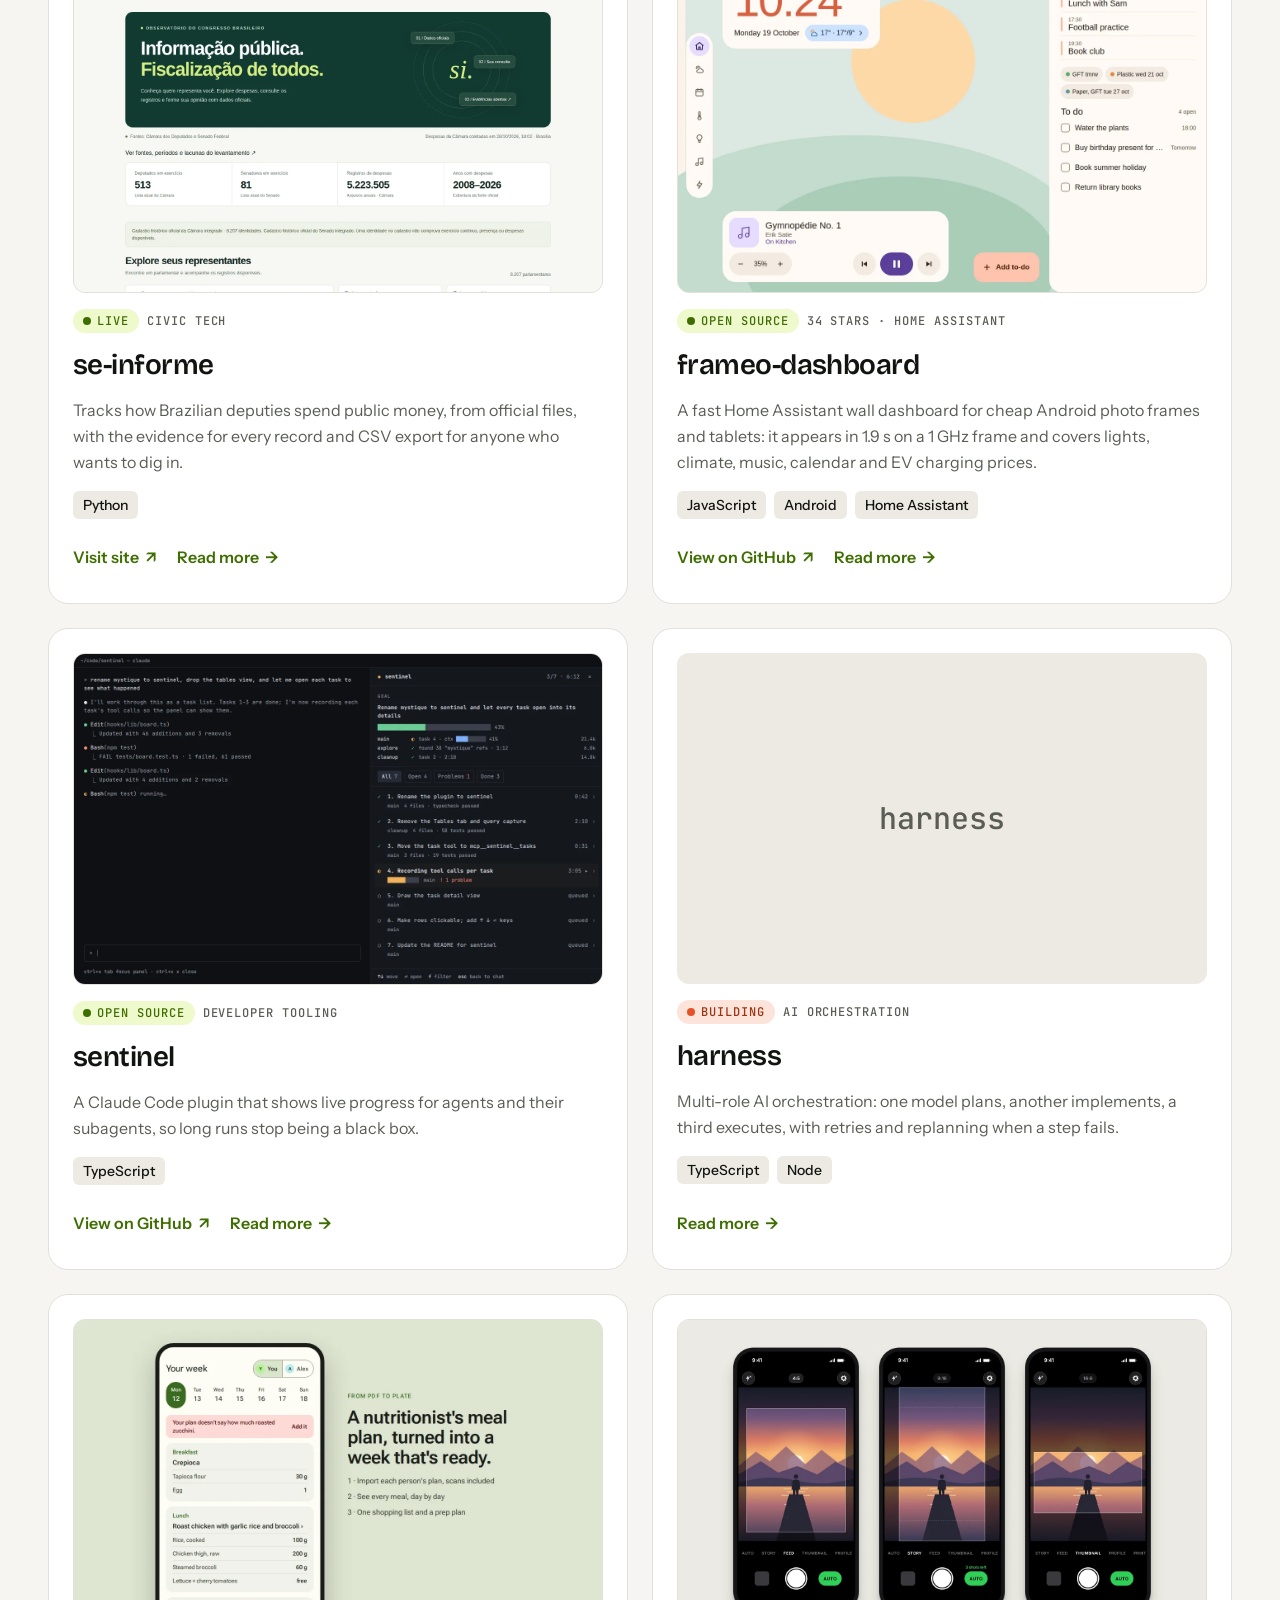
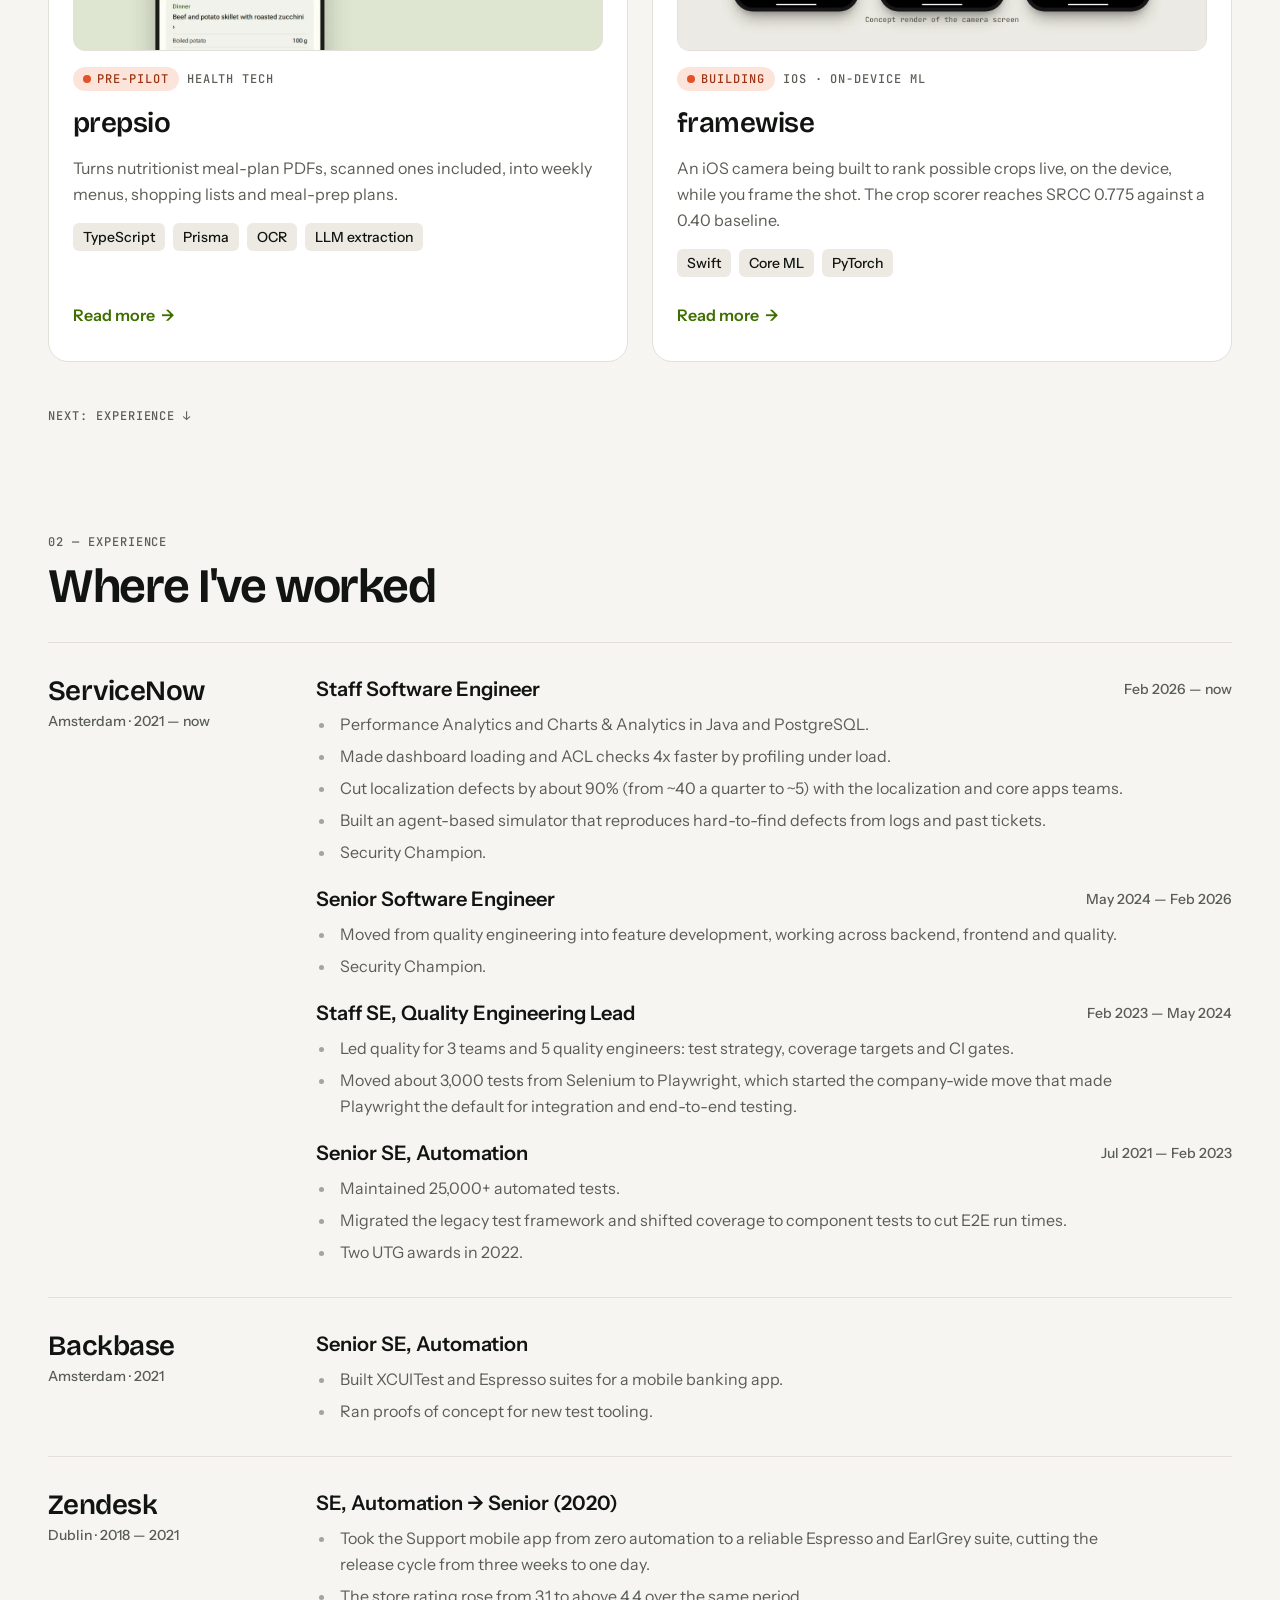
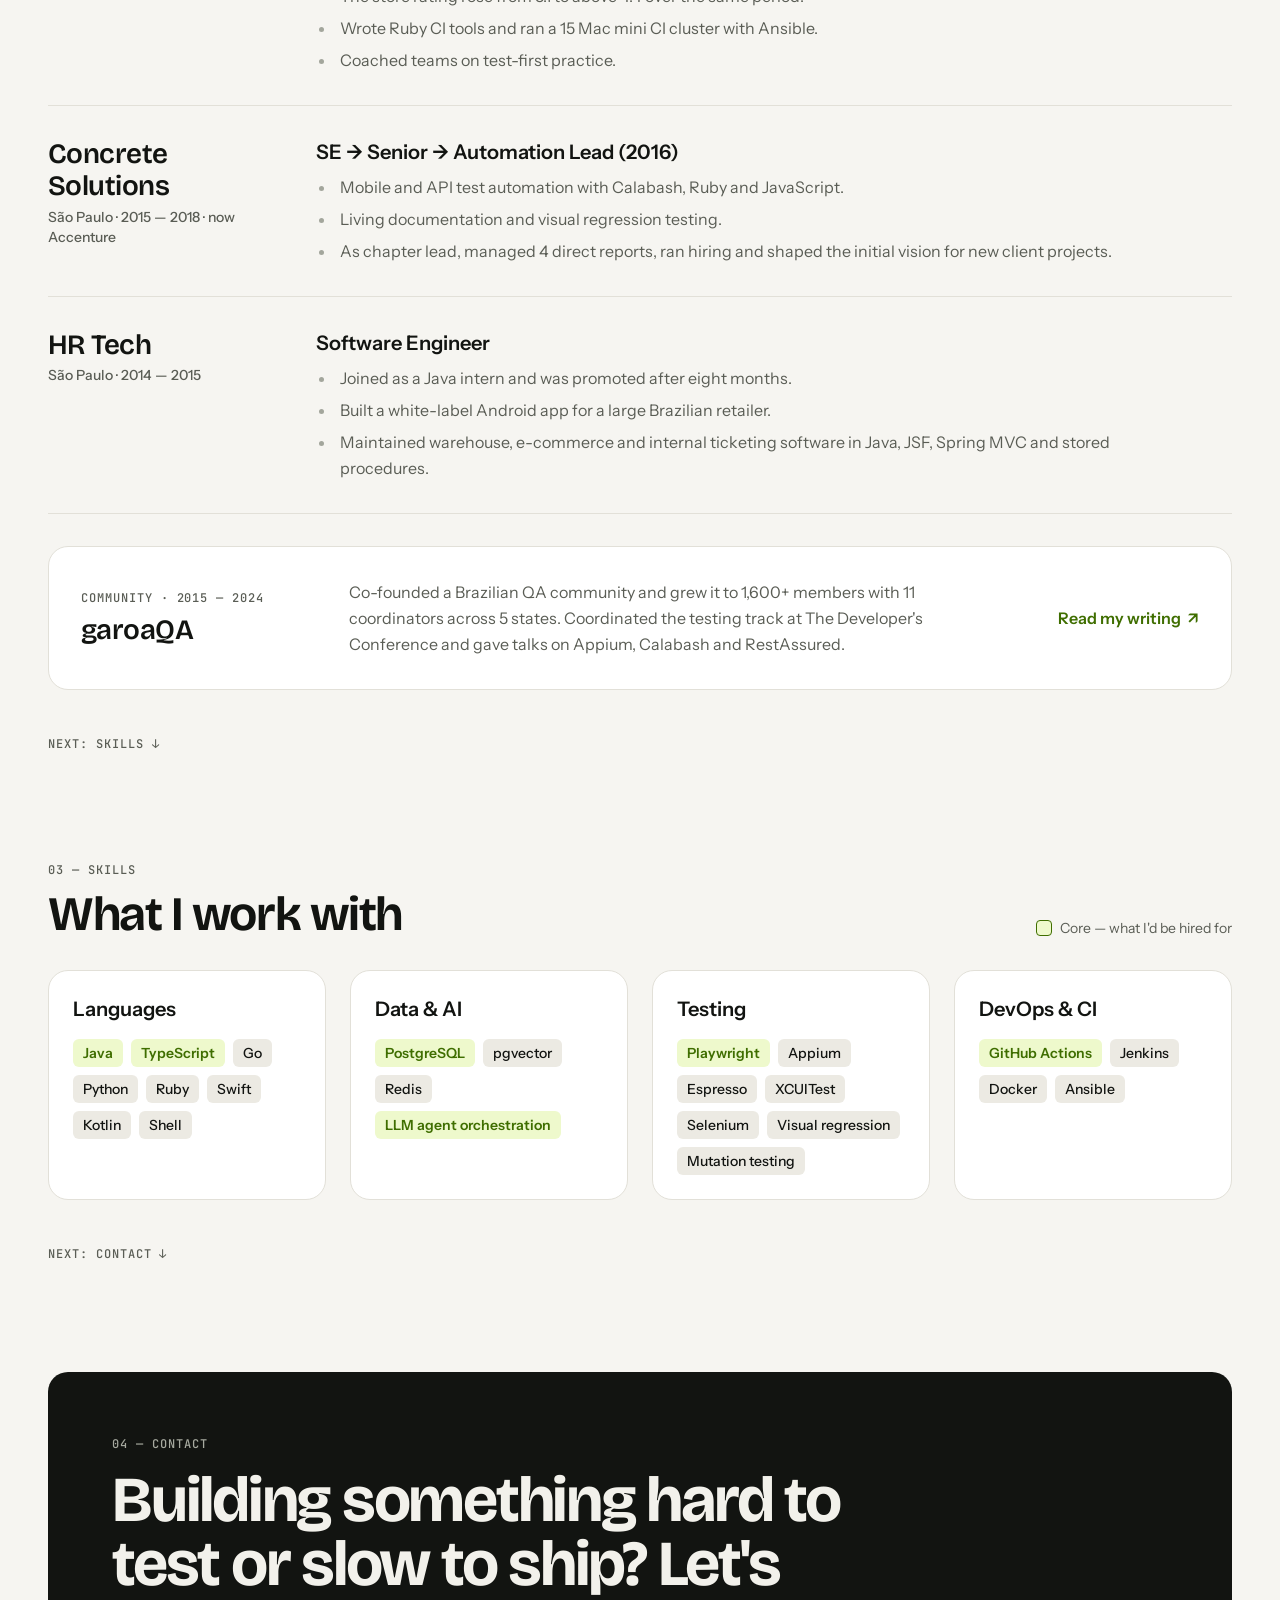
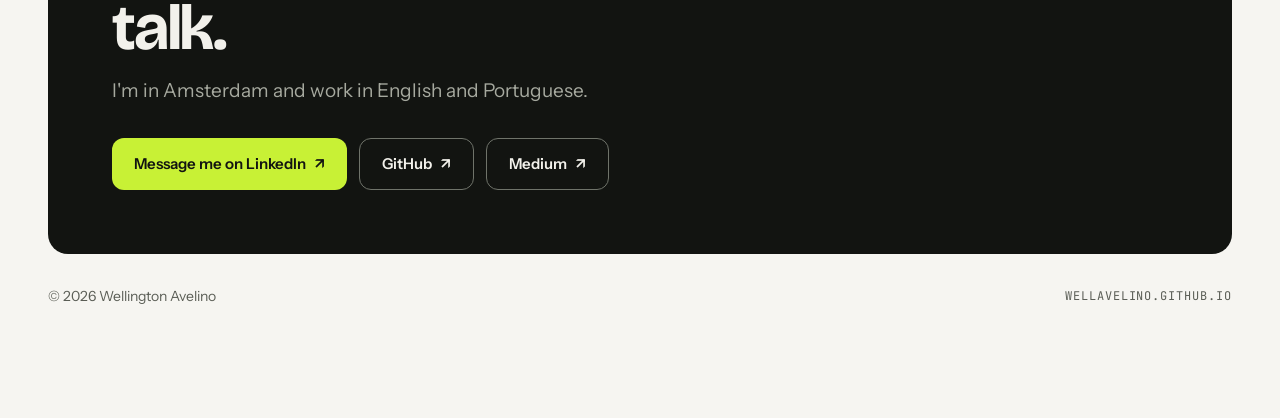
==== commit 7399b75e: "Keep Zendesk cause and effect together, move list styles into the page Claude-Session: https://claud" ====
--- a/index.html
+++ b/index.html
@@ -20,6 +20,9 @@
 .arrow{display:inline-block;transition:transform 160ms ease-out}
 a:hover .arrow{transform:translateX(3px)}
 @media (prefers-reduced-motion: reduce){.card,.arrow{transition:none}.card:hover,.card:focus-within{transform:none}}
+.pts{margin:4px 0 0;padding-left:20px;max-width:72ch;color:#5a5d55;display:flex;flex-direction:column;gap:6px}
+.pts li{padding-left:4px}
+.pts li::marker{color:#a3a69c}
 </style>
 <link rel="stylesheet" href="assets/site.css">
 </head>
@@ -301,8 +304,8 @@
 <div class="col" style="flex: 1 1 520px; min-width: 0; display: flex; flex-direction: column; gap: 4px">
 <span style="font-size: 20px; line-height: 28px; font-weight: 600">SE, Automation → Senior (2020)</span>
 <ul class="pts">
-<li>Took the Support mobile app from zero automation to a reliable Espresso and EarlGrey suite.</li>
-<li>Cut the release cycle from three weeks to one day while the store rating rose from 3.1 to above 4.4.</li>
+<li>Took the Support mobile app from zero automation to a reliable Espresso and EarlGrey suite, cutting the release cycle from three weeks to one day.</li>
+<li>The store rating rose from 3.1 to above 4.4 over the same period.</li>
 <li>Wrote Ruby CI tools and ran a 15 Mac mini CI cluster with Ansible.</li>
 <li>Coached teams on test-first practice.</li>
 </ul>
--- a/assets/site.css
+++ b/assets/site.css
@@ -63,8 +63,3 @@
   .nav-brand{font-size:16px!important}
   .nav-cta{padding:10px!important}
 }
-
-/* Experience highlights: one point per line, short measure for easy scanning. */
-.pts{margin:4px 0 0;padding-left:20px;max-width:72ch;color:#5a5d55;display:flex;flex-direction:column;gap:6px}
-.pts li{padding-left:4px}
-.pts li::marker{color:#a3a69c}
